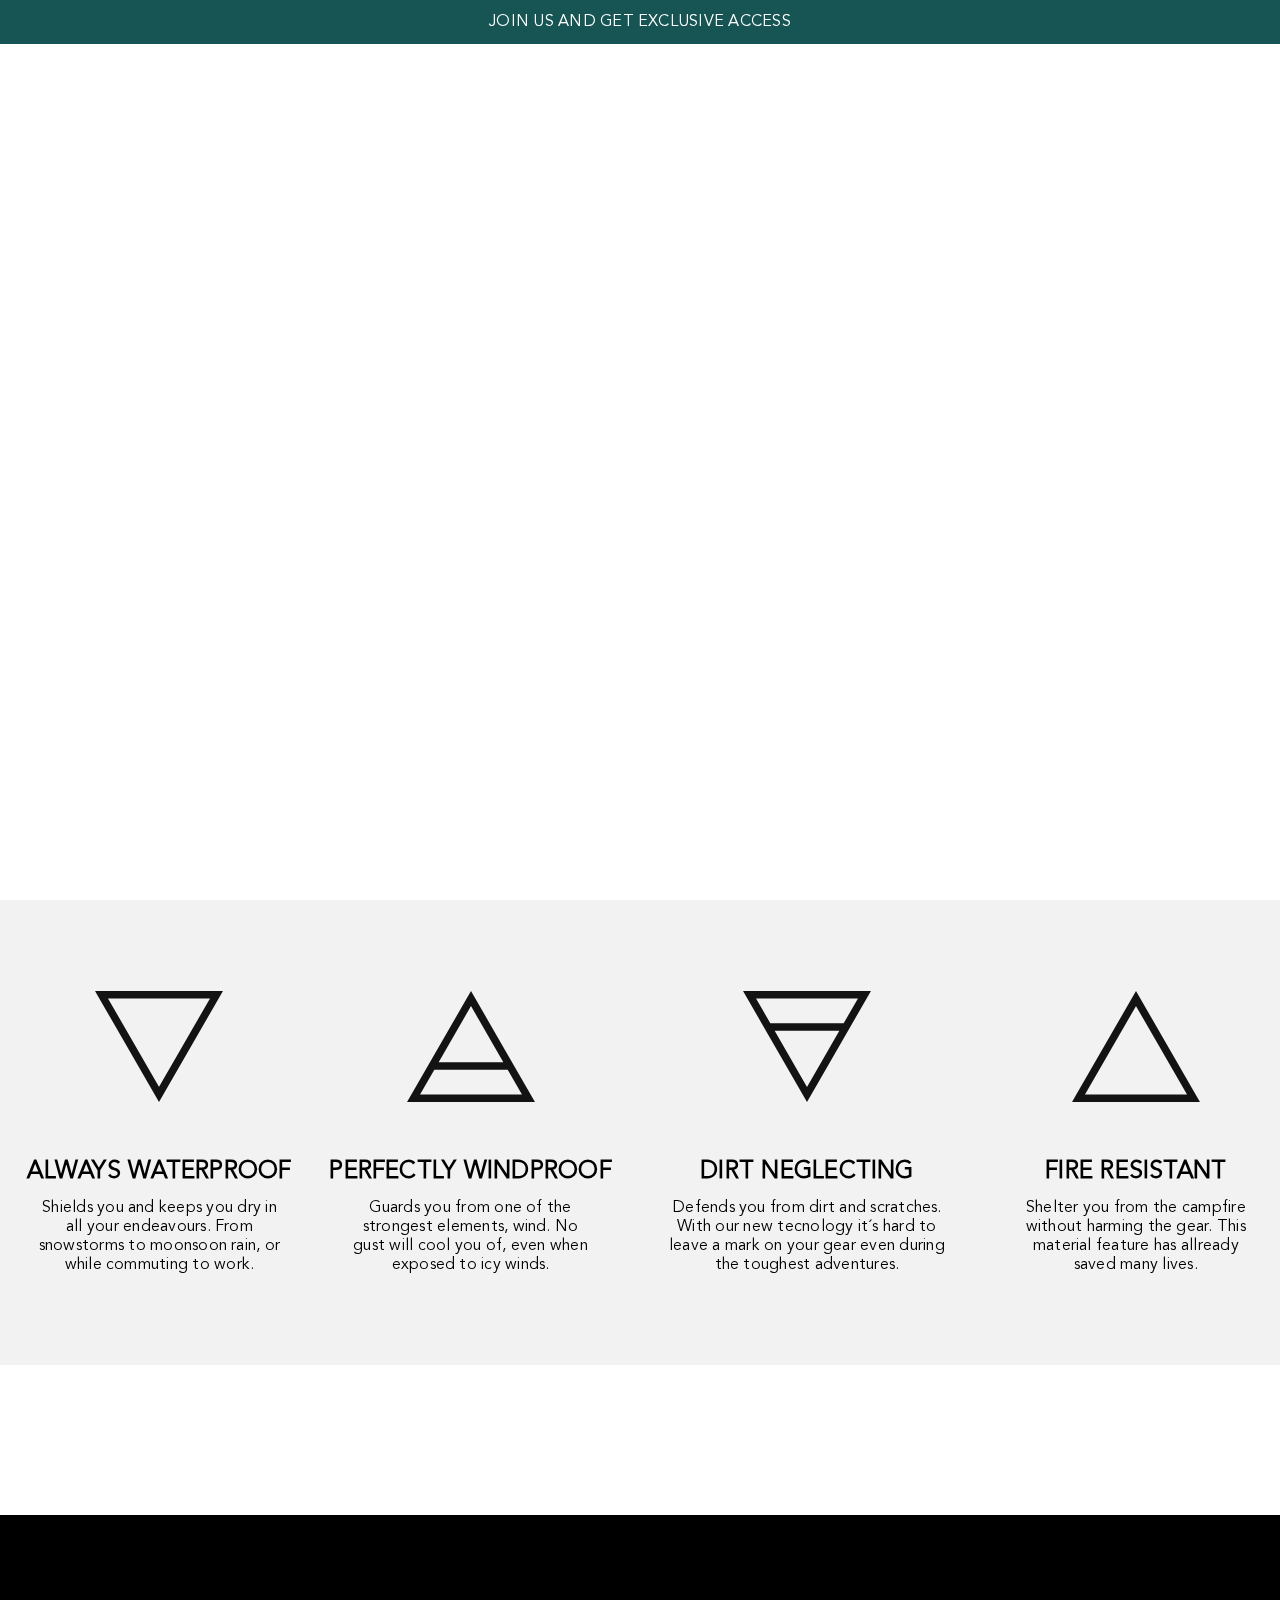
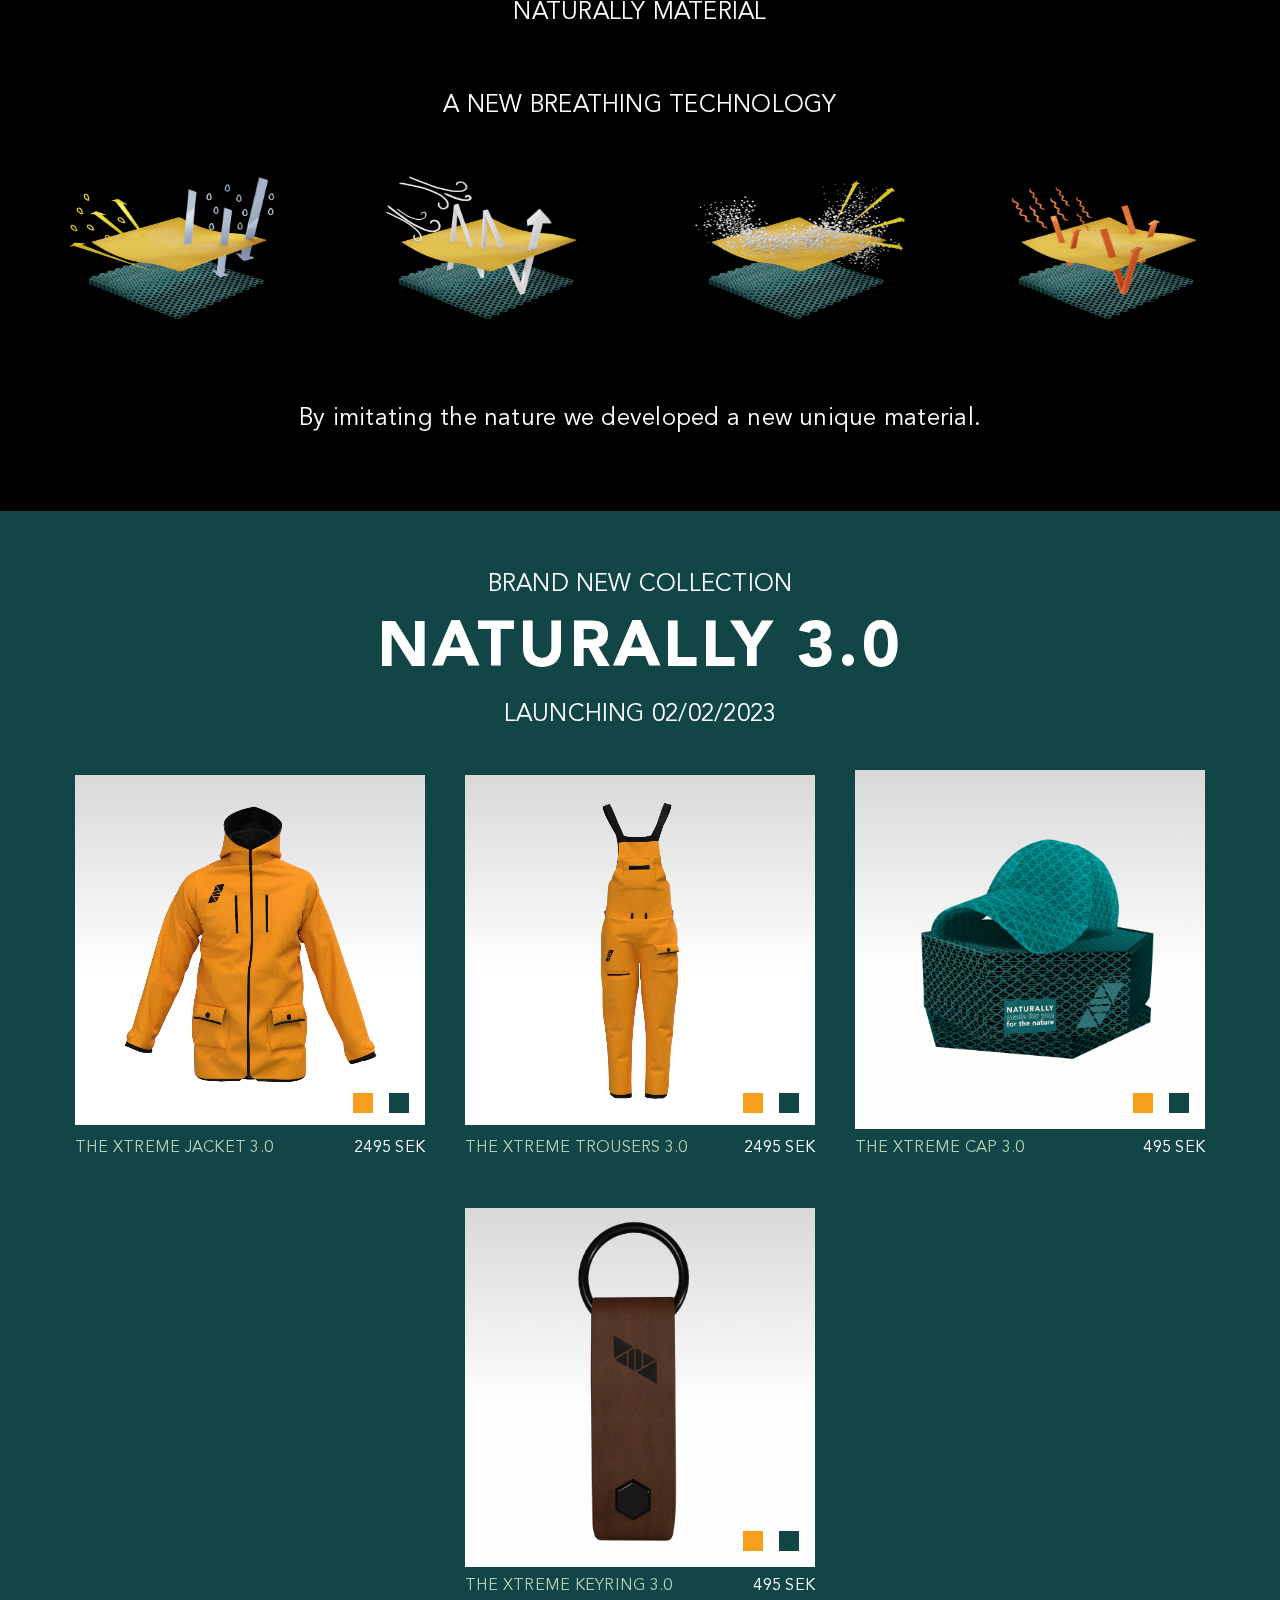
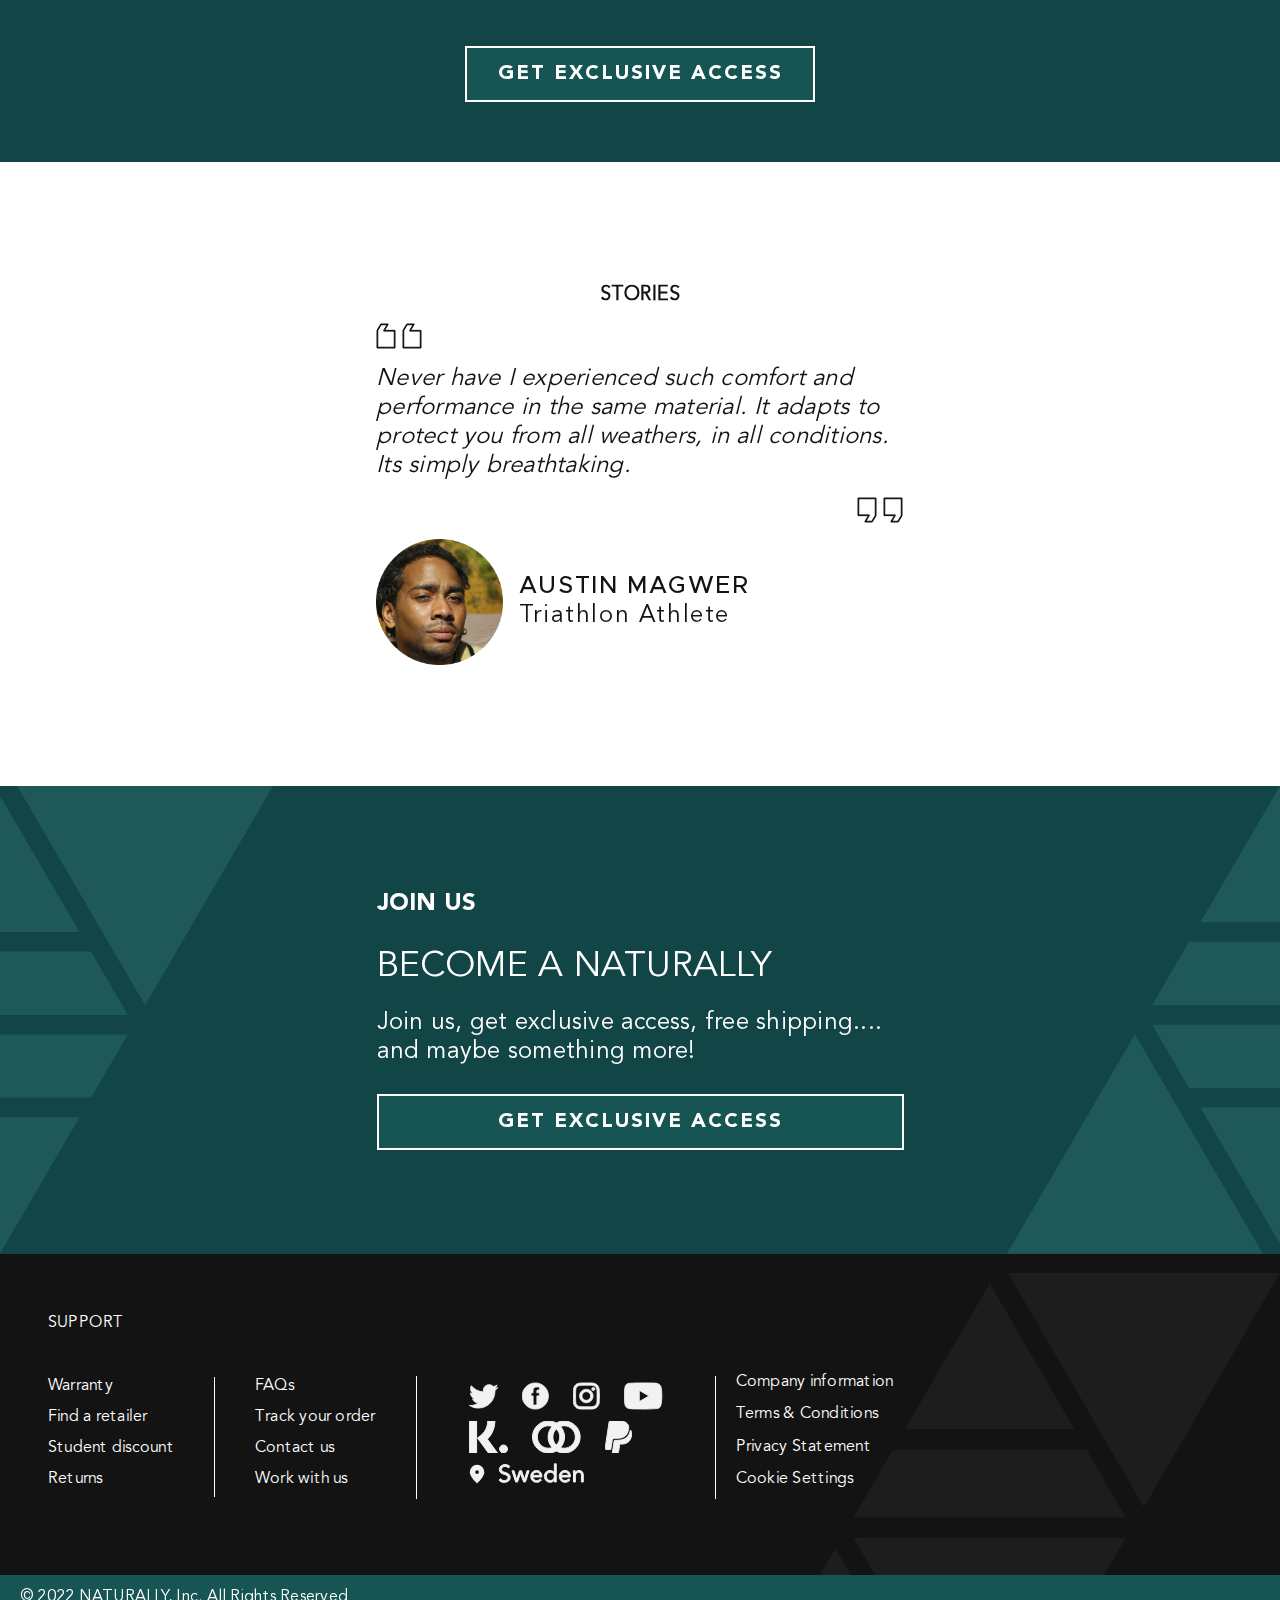
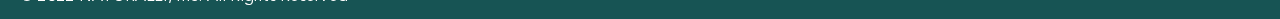
==== index.html @ db94b819 "navbar buttons added and footer margins fixed" ====
<!DOCTYPE html>
<html lang="en">
<head>
    <meta charset="UTF-8">
    <meta http-equiv="X-UA-Compatible" content="IE=edge">
    <meta name="viewport" content="width=device-width, initial-scale=1.0">
    <meta name="description" content="The offical website for Naturally">
    <title>Naturally</title>
    <link rel="shortcut icon" type="image/svg" href="images/navbar/logo.svg"/>
    <link rel="stylesheet" href="menus.css">
    <link rel="stylesheet" href="style.css">
    <link rel="stylesheet" href="footer.css">
    <link rel="stylesheet" href="settings.css">
    <link rel="stylesheet" href="responsive.css">
</head>
<body>
    <!-- HEADER -->
    <header>
        <section class="signUpBox">
            <p>JOIN US AND GET EXCLUSIVE ACCESS</p>
        </section>

        <!-- NAVBAR -->
        <nav>
            <section class = "navbarLeftSide">
                <img class="logo" src="images/navbar/logo.svg" alt="The company logo">
                <div class = "navbarMenu">
                    <a>NEWS</a>
                    <a>NATURALLY</a>
                    <a>COLLECTION</a>
                    <a>STORE</a>
                </div>
            </section>
            <div class="navIcons">
                <div class="languageSelection">
                    <p>EN</p>
                    <img class="languageArrow arrow" src="images/navbar/languageArrow.svg" alt="An icon of an arrow.">
                </div>
                <img class="magnifyingGlass" src="images/navbar/magnifyingGlass.svg" alt="An icon of a magnifying glass.">
                <img class="bag" src="images/navbar/bag.svg" alt="An icon of a bag.">
                <img class="hamburgerMenu" src="images/navbar/hamburgerMenu.svg" alt="A icon of a hamburger menu.">
            </div>
        </nav>
    </header>


    <div class="languageMenu hidden">
        <svg class="closeLanguageSelectMenu" width="25" height="25" viewBox="0 0 29 29" fill="none" xmlns="http://www.w3.org/2000/svg">
            <path d="M27 2.0002L2 27M27 27L2.0002 2" stroke-width="3"/>
            </svg>
            
        <p class="languageMenuHeader">CHOOSE YOUR LANGUAGE</p>
        <section class="languageMenuButtons">
            <section class="languageSelect">
                <p>SVENSKA</p>
            </section>
            <section class="languageSelect">
                <p>ENGLISH</p>
            </section>
        </section>
    </div>

    <main>
        <!-- HERO SECTION -->
        <section class="heroSection">
            <img class="heroLogo" src="images/hero/naturally-header-logo.svg" alt="Naturally hero logo.">
            <img class="scrollArrow arrow" src="images/scrollArrow.svg" alt="An icon of an arrow.">
            <img class="heroImg" src="images/hero/heroMobile.png" alt="Picture of 2 people climbing atop snowy mountains.">
        </section>
        <div class="heroJumpSection" id ="heroJumpSection"></div>

        <!-- CARD SLIDE -->
        <section class="elementCardsSection">
            <div class="elementSwipeCheck" id = "elementSwipeCheck"></div>
            <div class="arrowContainer">
                <img class = "leftArrow arrow" src="images/leftArrow.svg" alt="An icon of an arrow turned to the left." class="leftArrow">
                <img class = "rightArrow arrow" src="images/rightArrow.svg" alt="An icon of an arrow turned to the right." class="rightArrow">
            </div>
            <div class="cardNavigation"></div>
            <div class="scrollContainer">
                <div class="elementScroll" id="elementCardsScroll"></div>
            </div>
        </section>

        <!-- SHOWCASE SECTION -->
        <section class="showcaseSection">
                <video muted autoplay loop>
                    <source src="images/Walking-square.MP4.mp4">
                </video>
        </section>

        <section class="materialSection">
            <p>NATURALLY MATERIAL</p>
            <p>A NEW BREATHING TECHNOLOGY</p>
            <div class="materialsContainer">
                <img src="images/materials/waterMaterial.png" alt="Demonstration of how the Naturally material works in different weathers.">
                <img src="images/materials/windMaterial.png" alt="Demonstration of how the Naturally material works in different weathers.">
                <img src="images/materials/dirtMaterial.png" alt="Demonstration of how the Naturally material works in different weathers.">
                <img src="images/materials/heatMaterial.png" alt="Demonstration of how the Naturally material works in different weathers.">
            </div>
            <p>By imitating the nature we developed a new unique material.</p>
        </section>

        <!-- COLLECTION SECTION -->
        <section class="collectionSection">
            <div class="collectionText">
                <p>BRAND NEW COLLECTION</p>
                <p class="collectionHeader">NATURALLY 3.0</p>
                <p>LAUNCHING 02/02/2023</p>
            </div>
            <div class="collectionCards">
            </div>
                <button class="joinUsButton">GET EXCLUSIVE ACCESS</button>
        </section>

        <!-- QUOTE SECTION -->
        <section class="quoteSection">
            <article class="quoteArticle">
                <h5 class="quoteHeadline">STORIES</h5>
                <img src="images/quoteUp.svg" alt="Quote icon turned up.">
                <p><i>Never have I experienced such comfort and performance in the same material. It adapts to protect you from all weathers, in all conditions. Its simply breathtaking.</i></p>
                <img src="images/quoteDown.svg" alt="Quote icon turned down.">
                <div class="quotePersonInfo">
                    <img src="images/austinMagwer.png" alt="Picture of the athlete Austin Magwer.">
                    <div class="quotePersonInfoText">
                        <p>AUSTIN MAGWER</p>
                        <p>Triathlon Athlete</p>
                    </div>
                </div>
            </article>
        </section>

        <!-- JOIN US SECTION -->
        <section class="joinUsSection">
            <img src="images/logo-half-left.svg" alt="" style = "height: 100%">
            <article class="joinUsArticle">
                <p class="joinUsHeadline">JOIN US</p>
                <div class="joinUsText">
                    <p>BECOME A NATURALLY</p>
                    <p>Join us, get exclusive access, free shipping.... and maybe something more!</p>
                </div>
                <button class="joinUsButton">GET EXCLUSIVE ACCESS</button>
            </article>
            <img src="images/logo-half-right.svg" alt="" style = "height: 100%;">
        </section>
    </main>

    <!-- FOOTER -->
    <footer>
        <div class="footerHeader">
            <p>SUPPORT</p>
        </div>
        <section class="mainFooter">
            <section class="footerButtons">
                <div class="leftSide">
                    <a>Warranty</a>
                    <a>Find a retailer</a>
                    <a>Student discount</a>
                    <a>Returns</a>
                </div>
                <div class="rightSide">
                    <a>FAQs</a>
                    <a>Track your order</a>
                    <a>Contact us</a>
                    <a>Work with us</a>
                </div>
            </section>
    
    
            <section class="images">
                <section class="socialMedia">
                    <svg class="twitter" width="36" height="29" viewBox="0 0 36 29" fill="none" xmlns="http://www.w3.org/2000/svg">
                        <path d="M11.3835 28.6428C24.5371 28.6428 31.7304 17.6242 31.7304 8.06924C31.7304 7.75632 31.7241 7.44483 31.7101 7.13463C33.1098 6.11059 34.3177 4.84267 35.2773 3.3903C33.9959 3.96631 32.6171 4.35399 31.1706 4.52878C32.647 3.63362 33.7805 2.21745 34.3153 0.52939C32.9115 1.37141 31.3758 1.96499 29.7743 2.28455C28.4694 0.879047 26.6115 0 24.5544 0C20.6052 0 17.4028 3.23821 17.4028 7.22979C17.4028 7.79728 17.4656 8.34908 17.5883 8.87854C11.6448 8.57615 6.37457 5.69884 2.84744 1.32373C2.21217 2.42722 1.87803 3.68135 1.87914 4.95806C1.87914 7.46674 3.14159 9.68133 5.06147 10.977C3.92584 10.9419 2.81513 10.6318 1.82275 10.0726C1.82169 10.1029 1.82169 10.1325 1.82169 10.165C1.82169 13.6668 4.28664 16.5905 7.5588 17.253C6.94425 17.4223 6.31009 17.5078 5.67314 17.5075C5.21315 17.5075 4.76484 17.4617 4.32915 17.3771C5.23957 20.2502 7.87951 22.3409 11.0095 22.3993C8.56189 24.3391 5.47867 25.4944 2.12766 25.4944C1.55762 25.4949 0.988032 25.4615 0.421875 25.3943C3.58677 27.4454 7.34478 28.6423 11.3839 28.6423"/>
                        </svg>

                    <svg class="facebook" width="33" height="32" viewBox="0 0 33 32" fill="none" xmlns="http://www.w3.org/2000/svg">
                        <path fill-rule="evenodd" clip-rule="evenodd" d="M32.2773 16C32.2773 24.8366 25.1139 32 16.2773 32C7.44079 32 0.277344 24.8366 0.277344 16C0.277344 7.16344 7.44079 0 16.2773 0C25.1139 0 32.2773 7.16344 32.2773 16ZM17.9353 4.91113H21.4797H21.4814V8.73608C21.2784 8.73727 20.6748 8.73684 20.1221 8.73644C19.864 8.73626 19.617 8.73608 19.4271 8.73608C19.4244 8.73608 19.4204 8.736 19.4151 8.73589C19.2663 8.73283 18.0979 8.70881 18.0979 9.87195C18.1055 10.3641 18.0979 12.0587 18.0979 12.0587H21.4952L21.2199 15.8681H18.1774V27.0888H13.5677V15.9416H11.0591V12.0695H13.4924C13.4924 11.6797 13.4936 11.3047 13.4947 10.9377C13.497 10.2265 13.4992 9.54539 13.4924 8.84469C13.4924 5.79578 15.8319 4.91113 17.9353 4.91113Z"/>
                        </svg>
                            
                    <svg class="instagram" width="33" height="32" viewBox="0 0 33 32" fill="none" xmlns="http://www.w3.org/2000/svg">
                        <path d="M10.9449 16C10.9449 13.0546 13.3319 10.6662 16.2773 10.6662C19.2227 10.6662 21.6111 13.0546 21.6111 16C21.6111 18.9454 19.2227 21.3338 16.2773 21.3338C13.3319 21.3338 10.9449 18.9454 10.9449 16ZM8.06151 16C8.06151 20.5376 11.7397 24.2158 16.2773 24.2158C20.815 24.2158 24.4932 20.5376 24.4932 16C24.4932 11.4624 20.815 7.78417 16.2773 7.78417C11.7397 7.78417 8.06151 11.4624 8.06151 16ZM22.8983 7.45848C22.8983 8.51826 23.7578 9.379 24.8189 9.379C25.8786 9.379 26.7394 8.51826 26.7394 7.45848C26.7394 6.39871 25.8799 5.53926 24.8189 5.53926C23.7578 5.53926 22.8983 6.39871 22.8983 7.45848ZM9.81272 29.0236C8.25279 28.9525 7.40497 28.6927 6.84148 28.473C6.09447 28.1822 5.562 27.8359 5.00109 27.2763C4.44148 26.7166 4.09382 26.1842 3.80432 25.4372C3.58461 24.8737 3.32484 24.0258 3.25376 22.4659C3.17621 20.7793 3.1607 20.2727 3.1607 16C3.1607 11.7273 3.17751 11.222 3.25376 9.53409C3.32484 7.97415 3.58591 7.12763 3.80432 6.56284C4.09511 5.81583 4.44148 5.28336 5.00109 4.72246C5.5607 4.16284 6.09318 3.81519 6.84148 3.52569C7.40497 3.30598 8.25279 3.0462 9.81272 2.97512C11.4993 2.89758 12.0059 2.88207 16.2773 2.88207C20.55 2.88207 21.0554 2.89887 22.7433 2.97512C24.3032 3.0462 25.1497 3.30727 25.7145 3.52569C26.4615 3.81519 26.994 4.16284 27.5549 4.72246C28.1145 5.28207 28.4609 5.81583 28.7517 6.56284C28.9714 7.12633 29.2311 7.97415 29.3022 9.53409C29.3798 11.222 29.3953 11.7273 29.3953 16C29.3953 20.2714 29.3798 20.778 29.3022 22.4659C29.2311 24.0258 28.9701 24.8737 28.7517 25.4372C28.4609 26.1842 28.1145 26.7166 27.5549 27.2763C26.9953 27.8359 26.4615 28.1822 25.7145 28.473C25.151 28.6927 24.3032 28.9525 22.7433 29.0236C21.0567 29.1011 20.55 29.1166 16.2773 29.1166C12.0059 29.1166 11.4993 29.1011 9.81272 29.0236ZM9.6809 0.0969305C7.97751 0.174475 6.81434 0.444588 5.79721 0.840065C4.74519 1.24847 3.85343 1.79645 2.96297 2.68562C2.07379 3.5748 1.52581 4.46656 1.11741 5.51987C0.721932 6.53699 0.451819 7.70016 0.374274 9.40355C0.295437 11.1095 0.277344 11.6549 0.277344 16C0.277344 20.3451 0.295437 20.8905 0.374274 22.5964C0.451819 24.2998 0.721932 25.463 1.11741 26.4801C1.52581 27.5321 2.0725 28.4252 2.96297 29.3144C3.85214 30.2036 4.7439 30.7502 5.79721 31.1599C6.81563 31.5554 7.97751 31.8255 9.6809 31.9031C11.3882 31.9806 11.9323 32 16.2773 32C20.6237 32 21.1678 31.9819 22.8738 31.9031C24.5772 31.8255 25.7403 31.5554 26.7575 31.1599C27.8095 30.7502 28.7013 30.2036 29.5917 29.3144C30.4809 28.4252 31.0276 27.5321 31.4373 26.4801C31.8328 25.463 32.1042 24.2998 32.1804 22.5964C32.258 20.8892 32.2761 20.3451 32.2761 16C32.2761 11.6549 32.258 11.1095 32.1804 9.40355C32.1029 7.70016 31.8328 6.53699 31.4373 5.51987C31.0276 4.46785 30.4809 3.57609 29.5917 2.68562C28.7025 1.79645 27.8095 1.24847 26.7588 0.840065C25.7403 0.444588 24.5772 0.173183 22.8751 0.0969305C21.1691 0.0193861 20.6237 0 16.2786 0C11.9323 0 11.3882 0.0180937 9.6809 0.0969305Z"/>
                        </svg>
                    
                    <svg class="youtube" width="47" height="32" viewBox="0 0 47 32" fill="none" xmlns="http://www.w3.org/2000/svg">
                        <path d="M24.2945 31.9581L14.8571 31.7845C11.8014 31.724 8.73822 31.8448 5.74251 31.2181C1.18534 30.2819 0.862489 25.6913 0.524665 21.8406C0.059177 16.4271 0.239381 10.9153 1.11782 5.54691C1.61372 2.5347 3.56531 0.737299 6.58338 0.541707C16.7716 -0.168124 27.0275 -0.0840018 37.1931 0.24716C38.2667 0.277519 39.3477 0.443447 40.4064 0.632319C45.632 1.5535 45.7595 6.75569 46.0982 11.135C46.436 15.5594 46.2934 20.0066 45.6477 24.4009C45.1297 28.0393 44.1386 31.0904 39.9559 31.385C34.7152 31.7701 29.5948 32.0802 24.3394 31.9815C24.3397 31.9581 24.3095 31.9581 24.2945 31.9581ZM18.7462 22.7467C22.6955 20.4664 26.5694 18.224 30.4961 15.9589C26.5394 13.6786 22.6729 11.4362 18.7462 9.17116V22.7467Z"/>
                        </svg>
                                    
                </section>
                <section class="payment">

                    <svg width="39" height="32" viewBox="0 0 39 32" fill="none" xmlns="http://www.w3.org/2000/svg">
                        <path d="M7.59272 0V32H0.275391V0H7.59272ZM25.8542 0C25.8542 6.7104 23.3317 12.968 18.8189 17.7088L18.3759 18.1616L28.4835 32H19.4515L8.46755 16.96L11.3024 14.8288C15.8566 11.4048 18.5289 6.224 18.6914 0.5504L18.6994 0H25.8542ZM34.5356 24C35.5921 24 36.6054 24.4214 37.3525 25.1716C38.0996 25.9217 38.5193 26.9391 38.5193 28C38.5193 29.0609 38.0996 30.0783 37.3525 30.8284C36.6054 31.5786 35.5921 32 34.5356 32C33.479 32 32.4657 31.5786 31.7186 30.8284C30.9715 30.0783 30.5518 29.0609 30.5518 28C30.5518 26.9391 30.9715 25.9217 31.7186 25.1716C32.4657 24.4214 33.479 24 34.5356 24Z"/>
                        </svg>


                    <svg width="49" height="32" viewBox="0 0 49 32" fill="none" xmlns="http://www.w3.org/2000/svg">
                        <path d="M32.1209 0.00118998C29.394 2.86719e-06 26.7127 0.700213 24.3349 2.03448C21.899 0.673036 19.1494 -0.0280259 16.3588 0.000857722C13.5682 0.0297413 10.8337 0.787566 8.42653 2.19914C6.01938 3.61072 4.02327 5.62697 2.63625 8.04787C1.24924 10.4688 0.519531 13.2101 0.519531 16C0.519531 18.7899 1.24924 21.5312 2.63625 23.9521C4.02327 26.373 6.01938 28.3893 8.42653 29.8009C10.8337 31.2124 13.5682 31.9703 16.3588 31.9991C19.1494 32.028 21.899 31.327 24.3349 29.9655C26.4698 31.156 28.8492 31.8416 31.2904 31.9697C33.7316 32.0978 36.1698 31.665 38.4176 30.7045C40.6655 29.744 42.6633 28.2813 44.2577 26.4288C45.8521 24.5763 47.0007 22.3833 47.6153 20.0179C48.2299 17.6526 48.2942 15.1779 47.8033 12.7839C47.3123 10.3899 46.2791 8.14012 44.783 6.2074C43.2869 4.27467 41.3677 2.71034 39.1728 1.6345C36.9778 0.558668 34.5655 -6.71493e-05 32.1209 0.00118998ZM20.16 26.5957C19.0006 27.0108 17.7803 27.2302 16.5489 27.2449C13.5659 27.2449 10.7051 26.0603 8.59587 23.9517C6.4866 21.8431 5.30163 18.9832 5.30163 16.0012C5.30163 13.0192 6.4866 10.1593 8.59587 8.05065C10.7051 5.94204 13.5659 4.75743 16.5489 4.75743C17.7803 4.77213 19.0006 4.99153 20.16 5.40666C17.5553 8.32134 16.1156 12.0928 16.1156 16.0012C16.1156 19.9095 17.5553 23.681 20.16 26.5957ZM24.3349 24.082C23.2409 23.0393 22.3701 21.7855 21.7751 20.3965C21.1801 19.0075 20.8733 17.5122 20.8733 16.0012C20.8733 14.4902 21.1801 12.9949 21.7751 11.6059C22.3701 10.2169 23.2409 8.96303 24.3349 7.92033C25.4288 8.96303 26.2996 10.2169 26.8947 11.6059C27.4897 12.9949 27.7965 14.4902 27.7965 16.0012C27.7965 17.5122 27.4897 19.0075 26.8947 20.3965C26.2996 21.7855 25.4288 23.0393 24.3349 24.082ZM32.1209 27.2449C30.8887 27.2305 29.6675 27.0111 28.5074 26.5957C31.112 23.681 32.5517 19.9095 32.5517 16.0012C32.5517 12.0928 31.112 8.32134 28.5074 5.40666C29.6675 4.99127 30.8887 4.77187 32.1209 4.75743C35.1038 4.75743 37.9646 5.94204 40.0739 8.05065C42.1831 10.1593 43.3681 13.0192 43.3681 16.0012C43.3681 18.9832 42.1831 21.8431 40.0739 23.9517C37.9646 26.0603 35.1038 27.2449 32.1209 27.2449Z"/>
                        </svg>


                    <svg width="27" height="32" viewBox="0 0 27 32" fill="none" xmlns="http://www.w3.org/2000/svg">
                        <path d="M9.78703 17.2036H12.6463C18.8578 17.2036 22.3823 14.3182 23.5043 8.38578C23.5405 8.19022 23.5732 8.00178 23.6008 7.81333C23.6628 7.41156 23.6939 7.05067 23.7077 6.704C23.718 6.46578 23.7249 6.32533 23.7232 6.19378C23.7214 5.55844 23.5948 4.93008 23.3509 4.34667C23.1286 3.82044 22.7925 3.30311 22.2944 2.71467C20.8243 0.990222 18.2632 0 15.204 0H5.46107C5.12905 0.00041519 4.80805 0.12288 4.55567 0.345413C4.30329 0.567947 4.13606 0.875979 4.08401 1.21422L2.32605 12.896L0.13894 27.4471C0.120283 27.5703 0.127706 27.6962 0.160699 27.8162C0.193693 27.9362 0.251475 28.0474 0.330076 28.1422C0.408677 28.2369 0.506234 28.313 0.616044 28.3652C0.725853 28.4174 0.845313 28.4444 0.966215 28.4444H5.74373L7.20697 19.4791C7.30184 18.8441 7.61438 18.2652 8.0878 17.8477C8.56123 17.4301 9.16414 17.2016 9.78703 17.2036ZM25.476 9.04889C24.111 15.7529 19.6902 19.3102 12.6446 19.3102H9.78703C9.65017 19.3099 9.51778 19.3604 9.41401 19.4525C9.31023 19.5445 9.24199 19.6719 9.22173 19.8116L7.31727 32H12.3275C12.6179 32.0003 12.899 31.8935 13.1199 31.6989C13.3408 31.5043 13.487 31.2347 13.5322 30.9387L13.5822 30.672L14.5387 24.4249L14.6007 24.08C14.6459 23.784 14.7922 23.5144 15.0131 23.3198C15.2339 23.1252 15.515 23.0184 15.8055 23.0187H16.5638C21.4757 23.0187 25.3208 20.96 26.4446 15.008C26.9065 12.5547 26.6721 10.5031 25.476 9.04889Z"/>
                        </svg>
                            
                </section>
                <section class="location">
                    <div>
                        <svg width="118" height="32" viewBox="0 0 118 32" fill="none" xmlns="http://www.w3.org/2000/svg">
                            <path fill-rule="evenodd" clip-rule="evenodd" d="M14.4536 14.1732C14.4536 17.7044 8.05981 24.2206 8.05981 24.2206C8.05981 24.2206 1.66602 17.7044 1.66602 14.1732C1.66602 10.642 4.52861 7.77942 8.05981 7.77942C11.591 7.77942 14.4536 10.642 14.4536 14.1732ZM8.05981 16.9134C9.57318 16.9134 10.8 15.6866 10.8 14.1732C10.8 12.6598 9.57318 11.433 8.05981 11.433C6.54644 11.433 5.31961 12.6598 5.31961 14.1732C5.31961 15.6866 6.54644 16.9134 8.05981 16.9134Z" stroke-width="1.8268" stroke-linecap="round"/>
                            <path d="M39.2439 10.008C38.9079 9.464 38.4599 9.072 37.8999 8.832C37.3399 8.576 36.7559 8.448 36.1479 8.448C35.6999 8.448 35.2599 8.504 34.8279 8.616C34.3959 8.728 34.0039 8.896 33.6519 9.12C33.3159 9.344 33.0439 9.64 32.8359 10.008C32.6279 10.376 32.5239 10.808 32.5239 11.304C32.5239 11.688 32.5799 12.032 32.6919 12.336C32.8199 12.624 33.0199 12.888 33.2919 13.128C33.5639 13.368 33.9319 13.592 34.3959 13.8C34.8599 14.008 35.4279 14.216 36.0999 14.424C36.7559 14.632 37.3879 14.856 37.9959 15.096C38.6199 15.336 39.1639 15.64 39.6279 16.008C40.1079 16.376 40.4839 16.84 40.7559 17.4C41.0439 17.944 41.1879 18.632 41.1879 19.464C41.1879 20.312 41.0199 21.048 40.6839 21.672C40.3479 22.296 39.8999 22.816 39.3399 23.232C38.7959 23.632 38.1639 23.928 37.4439 24.12C36.7239 24.328 35.9799 24.432 35.2119 24.432C34.7159 24.432 34.2199 24.384 33.7239 24.288C33.2279 24.208 32.7479 24.08 32.2839 23.904C31.8359 23.712 31.4119 23.472 31.0119 23.184C30.6119 22.88 30.2679 22.512 29.9799 22.08L31.7079 20.664C32.0759 21.288 32.5879 21.76 33.2439 22.08C33.8999 22.4 34.5959 22.56 35.3319 22.56C35.7639 22.56 36.1959 22.496 36.6279 22.368C37.0759 22.24 37.4759 22.056 37.8279 21.816C38.1799 21.56 38.4679 21.248 38.6919 20.88C38.9159 20.512 39.0279 20.088 39.0279 19.608C39.0279 19.08 38.9399 18.656 38.7639 18.336C38.5879 18 38.3159 17.712 37.9479 17.472C37.5799 17.232 37.1159 17.016 36.5559 16.824C35.9959 16.632 35.3399 16.408 34.5879 16.152C33.9799 15.96 33.4199 15.744 32.9079 15.504C32.3959 15.248 31.9479 14.944 31.5639 14.592C31.1959 14.224 30.8999 13.792 30.6759 13.296C30.4679 12.784 30.3639 12.176 30.3639 11.472C30.3639 10.656 30.5239 9.944 30.8439 9.336C31.1639 8.728 31.5959 8.224 32.1399 7.824C32.6839 7.408 33.2999 7.096 33.9879 6.888C34.6759 6.68 35.3959 6.576 36.1479 6.576C37.1079 6.576 37.9799 6.728 38.7639 7.032C39.5639 7.32 40.2759 7.832 40.8999 8.568L39.2439 10.008ZM56.4678 24H54.6198L51.4278 15.36H51.3798L48.5478 24H46.6278L42.9798 12.768H45.0438L47.6118 21.408H47.6598L50.5638 12.768H52.5318L55.4838 21.408H55.5318L58.0758 12.768H60.0918L56.4678 24ZM72.4809 21.96C71.8089 22.824 71.0729 23.432 70.2729 23.784C69.4729 24.12 68.5449 24.288 67.4889 24.288C66.6089 24.288 65.8169 24.136 65.1129 23.832C64.4089 23.512 63.8089 23.088 63.3129 22.56C62.8329 22.032 62.4569 21.408 62.1849 20.688C61.9289 19.968 61.8009 19.2 61.8009 18.384C61.8009 17.52 61.9449 16.728 62.2329 16.008C62.5209 15.272 62.9209 14.648 63.4329 14.136C63.9449 13.608 64.5529 13.2 65.2569 12.912C65.9609 12.624 66.7289 12.48 67.5609 12.48C68.3449 12.48 69.0649 12.616 69.7209 12.888C70.3769 13.144 70.9369 13.528 71.4009 14.04C71.8809 14.536 72.2489 15.152 72.5049 15.888C72.7609 16.608 72.8889 17.432 72.8889 18.36V18.96H63.8169C63.8489 19.44 63.9609 19.904 64.1529 20.352C64.3609 20.784 64.6249 21.168 64.9449 21.504C65.2649 21.824 65.6409 22.08 66.0729 22.272C66.5049 22.464 66.9769 22.56 67.4889 22.56C68.3049 22.56 68.9929 22.416 69.5529 22.128C70.1129 21.84 70.6169 21.416 71.0649 20.856L72.4809 21.96ZM70.8729 17.376C70.8409 16.416 70.5289 15.648 69.9369 15.072C69.3449 14.496 68.5289 14.208 67.4889 14.208C66.4489 14.208 65.6089 14.496 64.9689 15.072C64.3289 15.648 63.9449 16.416 63.8169 17.376H70.8729ZM85.3608 22.008H85.3128C84.9608 22.648 84.4008 23.192 83.6328 23.64C82.8808 24.072 82.0008 24.288 80.9928 24.288C80.2088 24.288 79.4728 24.144 78.7848 23.856C78.0968 23.552 77.4968 23.136 76.9848 22.608C76.4888 22.08 76.0968 21.456 75.8088 20.736C75.5208 20.016 75.3768 19.232 75.3768 18.384C75.3768 17.536 75.5208 16.752 75.8088 16.032C76.0968 15.312 76.4968 14.688 77.0088 14.16C77.5208 13.632 78.1368 13.224 78.8568 12.936C79.5928 12.632 80.4008 12.48 81.2808 12.48C82.0968 12.48 82.8408 12.648 83.5128 12.984C84.2008 13.32 84.8008 13.792 85.3128 14.4H85.3608V5.856H87.2328V24H85.3608V22.008ZM85.3608 18.384C85.3608 17.792 85.2648 17.248 85.0728 16.752C84.8968 16.24 84.6328 15.8 84.2808 15.432C83.9288 15.048 83.5048 14.752 83.0088 14.544C82.5288 14.32 81.9848 14.208 81.3768 14.208C80.7688 14.208 80.2168 14.32 79.7208 14.544C79.2408 14.752 78.8248 15.048 78.4728 15.432C78.1208 15.8 77.8488 16.24 77.6568 16.752C77.4808 17.248 77.3928 17.792 77.3928 18.384C77.3928 18.976 77.4808 19.528 77.6568 20.04C77.8488 20.536 78.1208 20.976 78.4728 21.36C78.8248 21.728 79.2408 22.024 79.7208 22.248C80.2168 22.456 80.7688 22.56 81.3768 22.56C81.9848 22.56 82.5288 22.456 83.0088 22.248C83.5048 22.024 83.9288 21.728 84.2808 21.36C84.6328 20.976 84.8968 20.536 85.0728 20.04C85.2648 19.528 85.3608 18.976 85.3608 18.384ZM100.969 21.96C100.297 22.824 99.5607 23.432 98.7607 23.784C97.9607 24.12 97.0327 24.288 95.9767 24.288C95.0967 24.288 94.3047 24.136 93.6007 23.832C92.8967 23.512 92.2967 23.088 91.8007 22.56C91.3207 22.032 90.9447 21.408 90.6727 20.688C90.4167 19.968 90.2887 19.2 90.2887 18.384C90.2887 17.52 90.4327 16.728 90.7207 16.008C91.0087 15.272 91.4087 14.648 91.9207 14.136C92.4327 13.608 93.0407 13.2 93.7447 12.912C94.4487 12.624 95.2167 12.48 96.0487 12.48C96.8327 12.48 97.5527 12.616 98.2087 12.888C98.8647 13.144 99.4247 13.528 99.8887 14.04C100.369 14.536 100.737 15.152 100.993 15.888C101.249 16.608 101.377 17.432 101.377 18.36V18.96H92.3047C92.3367 19.44 92.4487 19.904 92.6407 20.352C92.8487 20.784 93.1127 21.168 93.4327 21.504C93.7527 21.824 94.1287 22.08 94.5607 22.272C94.9927 22.464 95.4647 22.56 95.9767 22.56C96.7927 22.56 97.4807 22.416 98.0407 22.128C98.6007 21.84 99.1047 21.416 99.5527 20.856L100.969 21.96ZM99.3607 17.376C99.3287 16.416 99.0167 15.648 98.4247 15.072C97.8327 14.496 97.0167 14.208 95.9767 14.208C94.9367 14.208 94.0967 14.496 93.4567 15.072C92.8167 15.648 92.4327 16.416 92.3047 17.376H99.3607ZM104.513 15.432C104.513 14.92 104.497 14.44 104.465 13.992C104.433 13.544 104.417 13.136 104.417 12.768H106.193C106.193 13.072 106.201 13.376 106.217 13.68C106.233 13.984 106.241 14.296 106.241 14.616H106.289C106.417 14.344 106.593 14.08 106.817 13.824C107.057 13.568 107.337 13.344 107.657 13.152C107.977 12.944 108.337 12.784 108.737 12.672C109.137 12.544 109.569 12.48 110.033 12.48C110.769 12.48 111.401 12.592 111.929 12.816C112.473 13.04 112.921 13.352 113.273 13.752C113.625 14.152 113.881 14.64 114.041 15.216C114.217 15.776 114.305 16.392 114.305 17.064V24H112.433V17.256C112.433 16.312 112.225 15.568 111.809 15.024C111.393 14.48 110.745 14.208 109.865 14.208C109.257 14.208 108.729 14.312 108.281 14.52C107.849 14.728 107.489 15.024 107.201 15.408C106.929 15.792 106.721 16.248 106.577 16.776C106.449 17.304 106.385 17.888 106.385 18.528V24H104.513V15.432Z"/>
                            </svg>
                            
                    </div>
                </section>  
            </section>
    
            <section class="footerInformation">
                <a>Company information</a>
                <a>Terms & Conditions</a>
                <a>Privacy Statement</a>
                <a>Cookie Settings</a>
            </section>
        </section>
        <img class = "footerLogo" src="images/footerLogo.svg" alt="">
    </footer>
        

    <section class="copyright">
        <p>© 2022 NATURALLY, Inc. All Rights Reserved</p>

    </section>
    <script src="collection.js"></script>
    <script src="script.js"></script>
    <script src="menu.js"></script>
</body>
</html>
---- menus.css ----
.menuClosed{
    display: none;
}

.languageMenu{
    position: absolute;
    top:50%;
    transform: translateY(-80%);
    z-index: 5;
    width: 100%;
    height: 344px;
    background-color: var(--color-green);

    display: flex;
    flex-direction: column;
    align-items: center;
    font-size: 24px;
}

.languageMenuHeader{
    padding-top: 60px;
}

.languageMenuButtons{
    width: 100%;
    padding-left: 20px;
    padding-right: 20px;
    padding-top: 40px;
    padding-bottom: 40px;
    gap: 40px;
    display: flex;
    flex-direction: column;
    justify-content: center;
    align-items: center;
}
.languageMenu .languageSelect{
    width: 100%;
    padding-top: 16px;
    padding-bottom: 16px;
    text-align: center;
    border: 2px solid white;
    background-color: var(--color-dark-green);
}

.languageMenu .languageSelect:hover{
    background-color: var(--color-extra-dark-green);
    color: var(--color-green-light);
}

.closeLanguageSelectMenu{
    position: absolute;
    right: 15px;
    top: 15px;
    stroke: white;
}

.closeLanguageSelectMenu:hover{
    stroke: var(--color-green-light);
}
---- style.css ----
/* header */

header {
    height: 109px;
    width: 100%;
    position: absolute;
}

a:hover{
    color: var(--color-green-light);
    cursor: pointer;
}

.signUpBox {
    width: 100%;
    height: 44px;
    font-size: 16px;
    display: flex;
    justify-content: center;
    align-items: center;
    background-color: var(--color-dark-green);
}
.signUpBox p:hover{
    color: var(--color-green-light);
    cursor: pointer;
}

header nav {
    display: flex;
    justify-content: space-between;
    align-items: center;
    flex-direction: row;
    padding-left: 20px;
    padding-right: 20px;
    padding-top: 20px;
}

.navbarLeftSide{
    display: flex;
    justify-content: center;
    align-items: center;
}
.navbarLeftSide a{
    padding-right: 48px;
}

.logo {
    height: 30px;
    width: 34px;
    margin-right: 32px;
}

.navIcons {
    display: flex;
    gap: 16px;
}

.languageSelection {
    display: flex;
    align-items: center;
    justify-content: center;
    gap: 8px;
}

.magnifyingGlass {
    width: 16.37px;
    height: 16.39px;
}

.bag {
    width: 16.37px;
    height: 16.39px;
}

.hamburgerMenu {
    width: 20.37px;
    height: 16.13px;
}

/* hero */

.heroSection {
    height: 100vh;
    width: 100%;
    display: flex;
    flex-direction: column;
    justify-content: space-between;
    align-items: center;
}

.heroLogo{
    margin-top: 240.8px;
}

.heroImg {
    object-fit: cover;
    position: absolute;
    height: 100%;
    width: 100%;
    z-index: -1;
    filter: brightness(70%);
}

.scrollArrow {
    height: 32px;
    width: 36.95px;
    position: absolute;
    bottom: 48px;
}

.arrow{
    cursor: pointer;
    z-index: 5;
}

.invisible {
    opacity: 0;
}

/* element cards */

.cardNavigation{
    width: 100%;
    display: flex;
    justify-content: center;
    align-items: center;
    gap: 8px;
    margin-top: 48px;
}

.navigationLine{
    height: 2px; 
    width: 48px;
    background-color: #D9D9D9;
}

.navLineSelected{
    background-color: #131313;
}

.arrowContainer {
    position: absolute;
    display: flex;
    justify-content: space-between;
    width: 100%;
    padding-left: 20px;
    padding-right: 20px;
    top: 125vh;
}

.elementText {
    width: 100%;
    display: flex;
    flex-direction: column;
    align-items: center;
}

.elementText h4 {
    margin-bottom: 12px;
    width: 100%;
    text-align: center;
}
.elementText p{
    width: 80%;
    text-align: center;
}

.elementCardsSection{
    height: 465px;
    width: 100%;
    display: flex;
    justify-content: flex-start;
    overflow-x: hidden;
    gap: 40px;
    flex-direction: column;
    align-items: center;
}

.elementSwipeCheck{
    height: 50vh;
    width: 100vw;
    position: absolute;
    top: 100vh;
    z-index: 3;
}

.scrollContainer {
    height: 100%;
    width: 100vw;
    display: flex;
    flex-direction: row;
    justify-content: flex-start;
    align-items: center;
    transition: 2s;
    overflow-x: hidden;
}

.elementScroll{
    display: flex;
    justify-content: center;
    transition: 2s;
}

.elementCard{
    width: 100vw;
    height: 100%;
    display: flex;
    flex-direction: column;
    justify-content: flex-start;
    gap: 56px;
    align-items: center;
}

.heroJumpSection{
    height: 100vh;
    overflow-x: hidden;
    position: absolute;
    left: 50%;
    transform: translateX(-50%);
    top: 100vh;
}

/* showcase section */

.showcaseSection {
    width: 100%;
    display: flex;
    justify-content: center;

}

.showcaseSection video{
    width: 100vw;
    height: auto;
}

/* material section */

.materialSection {
    height: auto;
    width: 100%;
    padding: 60px 20px 60px 20px;
    gap: 40px;
    background-color: var(--color-black);
    display: flex;
    align-items: center;
    flex-direction: column;
}

.materialSection p{
    padding-top: 24px;
    text-align: center;
}

.materialsContainer {
    display: flex;
    width: 100%;
    flex-direction: column;
    justify-content: space-around;
    align-items: center;
}

.materialsContainer img {
    height: 180px;
    width: 224.82px;
}
/* collection section */

.collectionSection {
    height: auto;
    width: 100%;
    background-color: var(--color-green);
    display: flex;
    flex-direction: column;
    justify-content: center;
    align-items: center;
    gap: 40px;
    padding-top: 40px;
    padding-bottom: 40px;
}

.collectionCards {
    display: flex;
    flex-wrap: wrap;
    justify-content: center;
    flex-direction: column;
    gap: 12px;
}

.collectionCard {
    display: flex;
    justify-content: center;
    align-items: center;
    flex-direction: column;
    width: 350px;
}

.collectionCardMediaContainer {
    position: relative;
}

.collectionText {
    display: flex;
    flex-direction: column;
    gap: 12px;
}

.jacket :hover{
    content: url("images/collection/jacket-yellow.gif");
}

.itemDescription {
    font-size: 16px;
    color: var(--color-green-light);
}

.itemPrice {
    font-size: 16px;
}

.collectionSection p {
    text-align: center;
}

.collectionHeader {
    font-family: "AvenirBold";
    font-size: 32px;
    letter-spacing: 3.2px;
}

.collectionCardText {
    display: flex;
    justify-content: space-between;
    width: 100%;
    margin-top: 10px;
    margin-bottom: 10px;
}

.collectionSection button {
    width: 350px;
}

.collectionVideo {
    width: 100%;
    height: 100%;
}

.viewColorOrange {
    position: absolute;
    height: 20px;
    width: 20px;
    background-color: var(--color-orange);
    bottom: 16px;
    right: 52px;
}

.viewColorGreen {
    position: absolute;
    height: 20px;
    width: 20px;
    background-color: var(--color-green);
    bottom: 16px;
    right: 16px;
}

.selectedButton {
    border: solid 2px var(--color-coal);
}

/* quote section */

.quoteSection {
    color: var(--color-coal);
    display: flex;
    justify-content: center;
    align-items: center;
    width: 100%;
    height: 388px;
}

.quoteArticle {
    display: flex;
    justify-content: center;
    align-items: center;
    flex-direction: column;
    width: 350px;
    gap: 16px;
}

.quoteArticle :nth-child(2) {
    align-self: flex-start;
}

.quoteArticle :nth-child(4) {
    align-self: flex-end;
}

.quotePersonInfo {
    height: 127px;
    display: flex;
    flex-direction: row;
    justify-content: center;
    align-items: center;
    gap: 16px;
    letter-spacing: 1.6px;
}

.quotePersonInfo img {
    height: 84px;
    width: 84px;
}

.quotePersonInfoText {
    height: 100%;
    display: flex;
    flex-direction: column;
    justify-content: center;
    gap: 4px;
}

.quotePersonInfoText :nth-child(1) {
    font-family: "AvenirMedium";
}

/* join us section */

.joinUsSection {
    width: 100%;
    height: 340px;
    background-color: var(--color-green);
    display: flex;
    flex-direction: row;
    align-items: center;
    justify-content: center;
}
.joinUsSection img{
    display: none;
}

.joinUsArticle {
    display: flex;
    justify-content: space-between;
    align-items: center;
    flex-direction: column;
    height: 260px;
    width: 348px;
}

.joinUsText {
    display: flex;
    justify-content: center;
    align-items: center;
    flex-direction: column;
    gap: 20px;
}

.joinUsHeadline {
    font-size: 24px;
}

.joinUsText :nth-child(2) {
    text-align: center;
}

.joinUsButton {
    width: 100%;
    background-color: var(--color-dark-green);
    color: var(--color-snow);
    height: 56px;
    border: 2px solid var(--color-snow);
    font-size: 20px;
    font-family: "AvenirBold";
    letter-spacing: 2px;
}

.joinUsButton:hover {
    color: var(--color-green-light);
    background-color: var(--color-green);
}

/* footer */

footer {
    width: 100%;
    background-color: var(--color-coal);
}
---- footer.css ----
footer{
    display: flex;
    flex-direction: column;
    position: relative;
}

.footerHeader{
    width: 100%;
    padding-top: 44px;
    padding-bottom: 40px;
    font-size: 24px;
}
.footerHeader p{
    padding-left: 20px;
}

.footerButtons{
    display: flex;
    flex-direction: row;
    justify-content: flex-start;
}
.footerButtons div{
    padding-left: 20px;
}
.rightSide{
    margin-left: 20px;
}
.footerButtons div p{
    padding-bottom: 12px;
}

footer a{
    padding-bottom: 12px;
    font-size: 16px;
    display: block;
}

.images{
    padding-top: 40px;
    padding-bottom: 40px;
    display: grid;
    grid-template-rows: repeat(3, 1fr);
    grid-template-columns: 1fr;
    padding-left: 20px;
    padding-right: 20px;
}


.images section{
    border-top: 1px solid white;
    display: flex;
    flex-direction: row;
    justify-content: flex-start;
    align-items: center;
    height: 80px;
    padding-right: 40px;
}

.images svg{
    margin-left: 12px;
    margin-right: 12px;
}
.location{
    border-bottom: 1px solid white;
}

.footerInformation{
    padding-left: 20px;
    margin-bottom: 40px;
    height: 128px;
    display: flex;
    flex-direction: column;
    justify-content: space-between;
    align-items: flex-start;
}


.copyright{
    position: static;
    bottom: 0px;
    height: 44px;
    width: 100%;
    background-color: var(--color-dark-green);
    display: flex;
    justify-content: flex-start;
    align-items: center;
}

.copyright p{
    padding-left: 20px;
}

.footerLogo{
    position: absolute;
    right: 0;
    bottom: 0;
    height: 94%;
    opacity: 5%;
    display: none;
}


.images svg{
    fill: var(--color-dust);
    stroke: var(--color-dust);
}
.images svg:hover{
    fill: var(--color-green-light);
    stroke: var(--color-green-light);
    cursor: pointer;
}
---- settings.css ----
* {
    box-sizing: border-box;
    margin: 0;
}

:root {
    --color-snow: #FFFFFF;
    --color-coal: #131313;
    --color-black: black;
    --color-dust: #F2F2F3;
    --color-fog: #F2F2F3;
    --color-stone: #D9D9D9;
    --color-green-light: #B1D0B7;
    --color-dark-green: #175454;
    --color-extra-dark-green: #13131333;
    --color-green: #124545;
    --color-orange: #F79E1B;
}

@font-face {
    font-family: "AvenirRegular";
    src: url(fonts/AvenirLTStd-Book.ttf);
}

@font-face {
    font-family: "AvenirMedium";
    src: url(fonts/AvenirLTSd-Medium.ttf);
}

@font-face {
    font-family: "AvenirBold";
    src: url(fonts/AvenirLTStd-Black.ttf);
}

body {
    font-size: 16px;
    width: 100%;
    height: 100%;
    margin: 0px;
    color: var(--color-snow);
    font-family: "AvenirRegular";
    letter-spacing: 0.01em;
}

h1 {
    font-size: 20px;
    font-family: "AvenirRegular";
    letter-spacing: 2px;
}

h2 {
    font-size: 32px;
    font-family: "AvenirBold";
    letter-spacing: 3.2px;
}

h3 {
    font-size: 20px;
    font-family: "AvenirRegular";
}

h4 {
    font-size: 24px;
    font-family: "AvenirRegular";
}

h6 {
    font-size: 16px;
    font-family: "AvenirBold";
}

html {
    scroll-behavior: smooth;
  }

.elementCardsSection{
    color: black;
    background-color: #F2F2F3;
}

.hidden{
    display: none;
}
---- responsive.css ----
@media screen and (min-width: 1024px) {

    body {
        font-size: 24px;
    }

    /* header */
    .languageSelection p {
        font-size: 16px;
    }

    .hamburgerMenu {
        display: none;
    }

    /* hero section */
    .heroImg{
        content: url("images/hero/heroDesktop.png");
    }

    .heroLogo {
        align-self: flex-start;
        margin-top: 236px;
        margin-left: 48px;
        height: 221.85px;
        width: 480px;
    }

    .scrollArrow {
        height: 42px;
        width: 48.5px;
    }

    /* element cards section */
    .elementCard{
        width: auto;
        height: 100%;
        display: flex;
        flex-direction: column;
        justify-content: flex-start;
        gap: 56px;
        align-items: center;
    }
    .elementText p {
        width: 80%;
        font-size: 16px;
    }
    .elementCard h3{
        display: none;
    }
    .elementCard h4
    {
        width: 100%;
    }
    .elementCard img{
        width: 128px;
        height: 111px;
    }
    .elementText{
        width: 100%;
        display: flex;
        flex-direction: column;
        align-items: center;
    }
    
    /* showcase section */
    .showcaseSection video{
        content: url("images/walking-desktop.mp4");
    }
    .showcaseArticle {
        flex-direction: row;
        align-items: center;
    }
    .showcaseText {
        align-self: flex-end;
        order: -1;
        text-align:start;
        width: 436px;
        gap: 40px;
    }

    /* material section */
    .materialSection {
        height: 596px;
    }
    
    .materialsContainer {
        flex-direction: row;
    }

    /* quote section */
    .quoteSection {
        height: 624px;
    }

    .quoteArticle {
        font-size: 24px;
        width: 527.88px;
    }

    .quotePersonInfo img {
        height: 126.69px;
        width: 126.69px;
    }
    
    /* collection section */
    .collectionSection {
        height: auto;
        padding-top: 60px;
        padding-bottom: 60px;
    }

    .collectionCards {
        flex-direction: row;
        gap:40px;
    }

    .collectionHeader {
        font-size: 64px;
    }

    /* join us section */
    .joinUsSection {
        height: 468px;
        justify-content: space-between;
    }
    .joinUsSection img{
        display: block;
        opacity: 30%;
        mix-blend-mode: soft-light;
    }
    .joinUsArticle {
        width: 527px;
        align-items: flex-start;
    }

    .joinUsHeadline {
        font-family: "AvenirBold";
    }

    .joinUsText {
        align-items: flex-start;
    }

    .joinUsText :nth-child(1) {
        font-size: 36px;
    }

    .joinUsText :nth-child(2) {
        text-align: start;
    }

    /* quote section */
    .quotePersonInfo {
        align-self:flex-start;
    }
    .cardNavigation{
        display: none;
    }
    .arrowContainer{
        display: none;
    }
    .elementScroll{
        margin-left: 0px;
    }

    /* footer */
    footer{
        flex-direction: column;
        align-items: flex-start;
        padding-left: 28px;
    }
    .footerHeader{
        font-size: 40px;
        padding-bottom: 0;
        padding-top: 60px;
    }
    
    .mainFooter{
        z-index: 3;
        display: flex;
        flex-direction: row;
        justify-content: center;
        align-items: center;
        padding-bottom: 74px;
        padding-top: 40px;
    }
    .footerButtons{
        height: 120px;
    }
    .images{
        padding: 0;
    }
    .images section{
        width: 300px;
        padding-left: 40px;
        height: auto;
        border: none;
        border-left: 1px solid white;
        border-right: 1px solid white;
    }
    footer p{
        font-size: 16px;
    }
    .leftSide{
        border-right: 1px solid white;
        padding-right: 40px;
    }
    .rightSide{
        padding-right: 40px;
    }

    .footerInformation{
        margin-bottom: 0px;
    }
    .copyright p{
        font-size: 16px;
    }
    .footerLogo
    {
        display:inline-block;
    }

    .languageMenu{
        width: 602px;
        left: 50%;
        transform: translate(-50%, -50%);
    }

    .languageMenuButtons{
        padding-left: 60px;
        padding-right: 60px;
    }
}
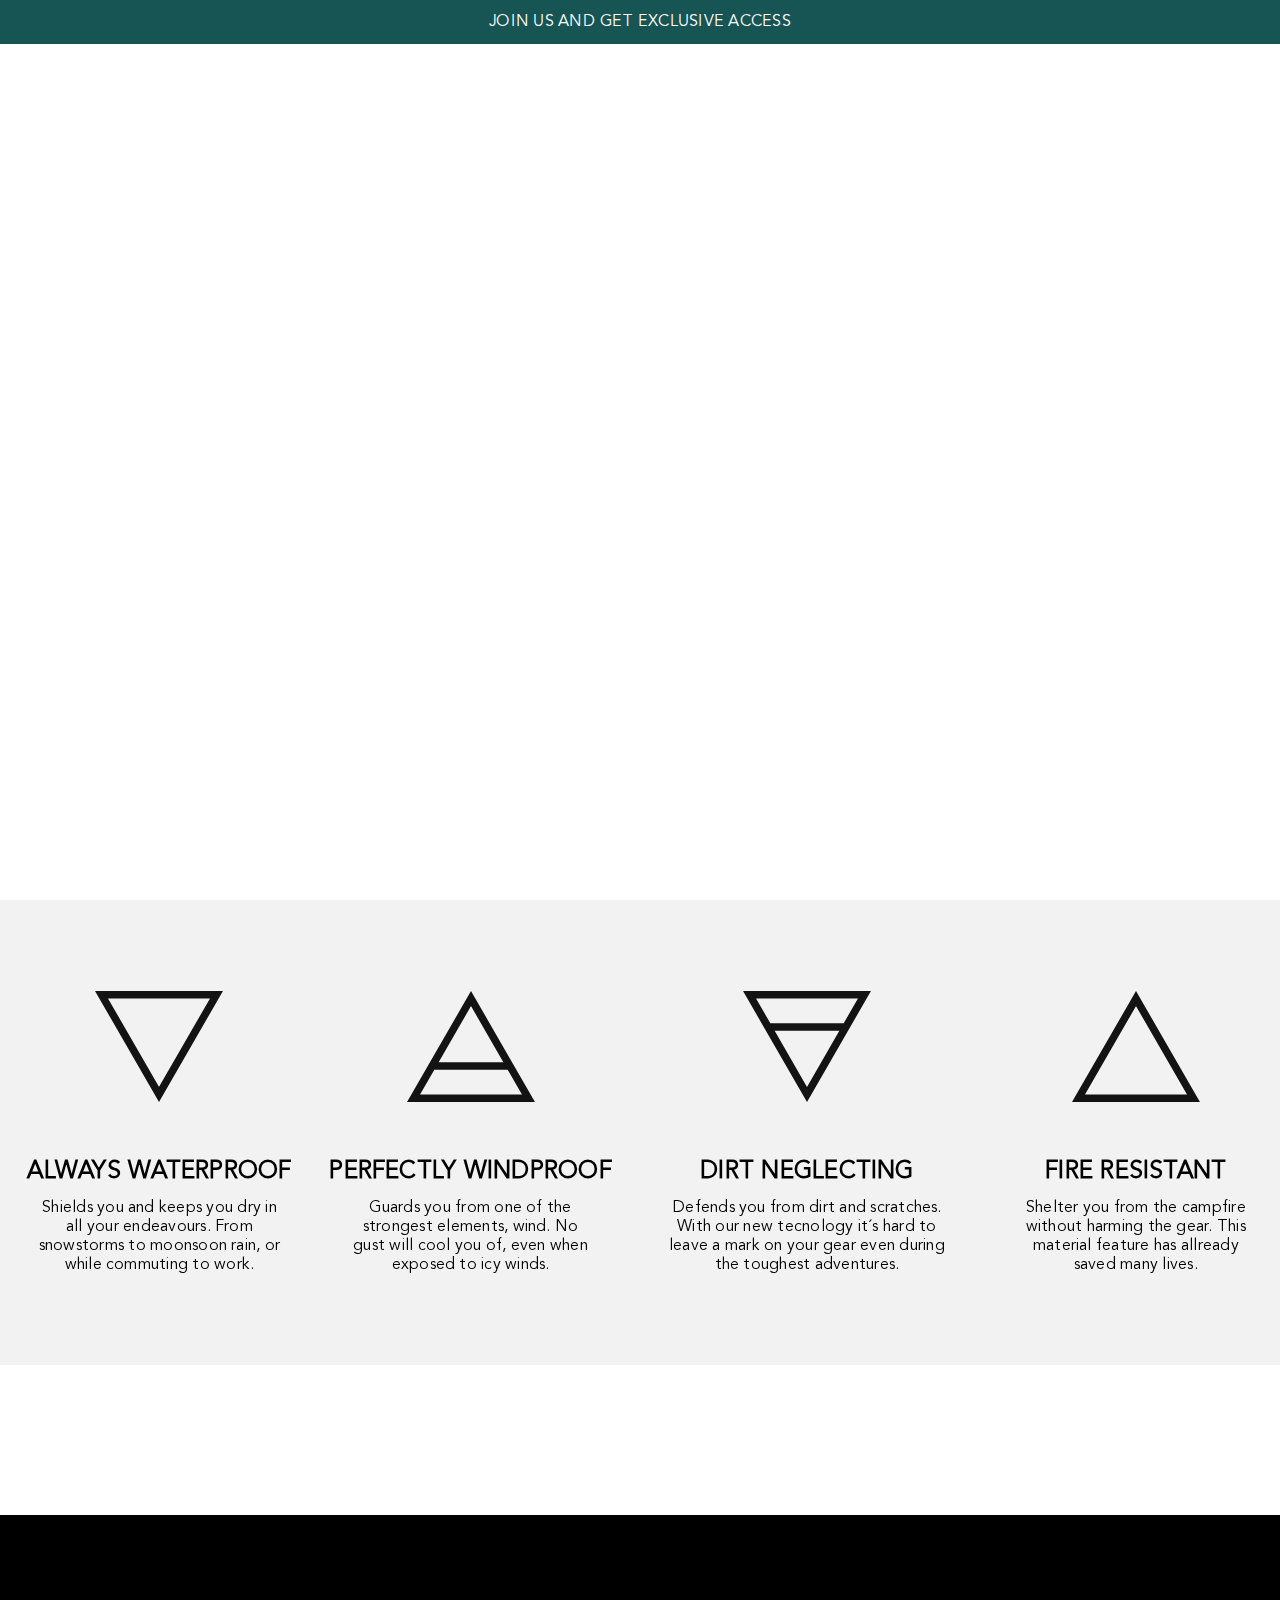
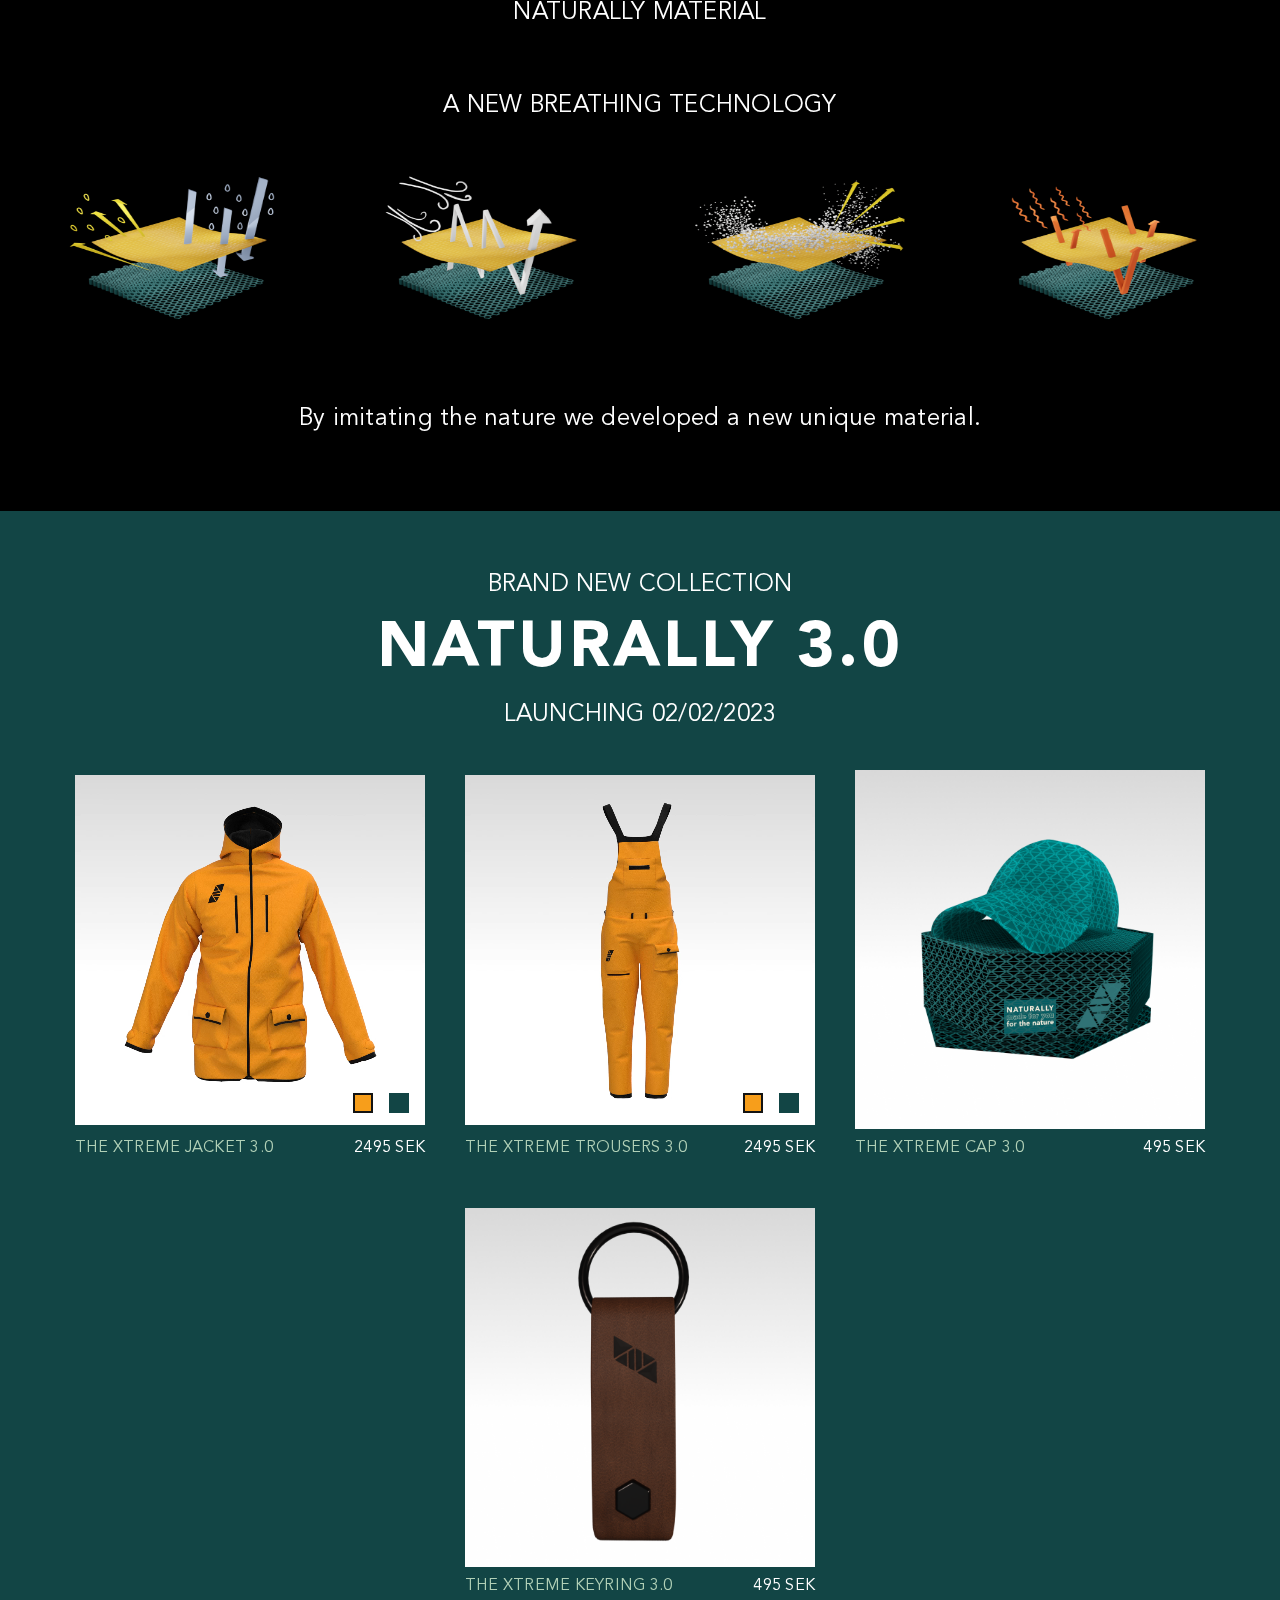
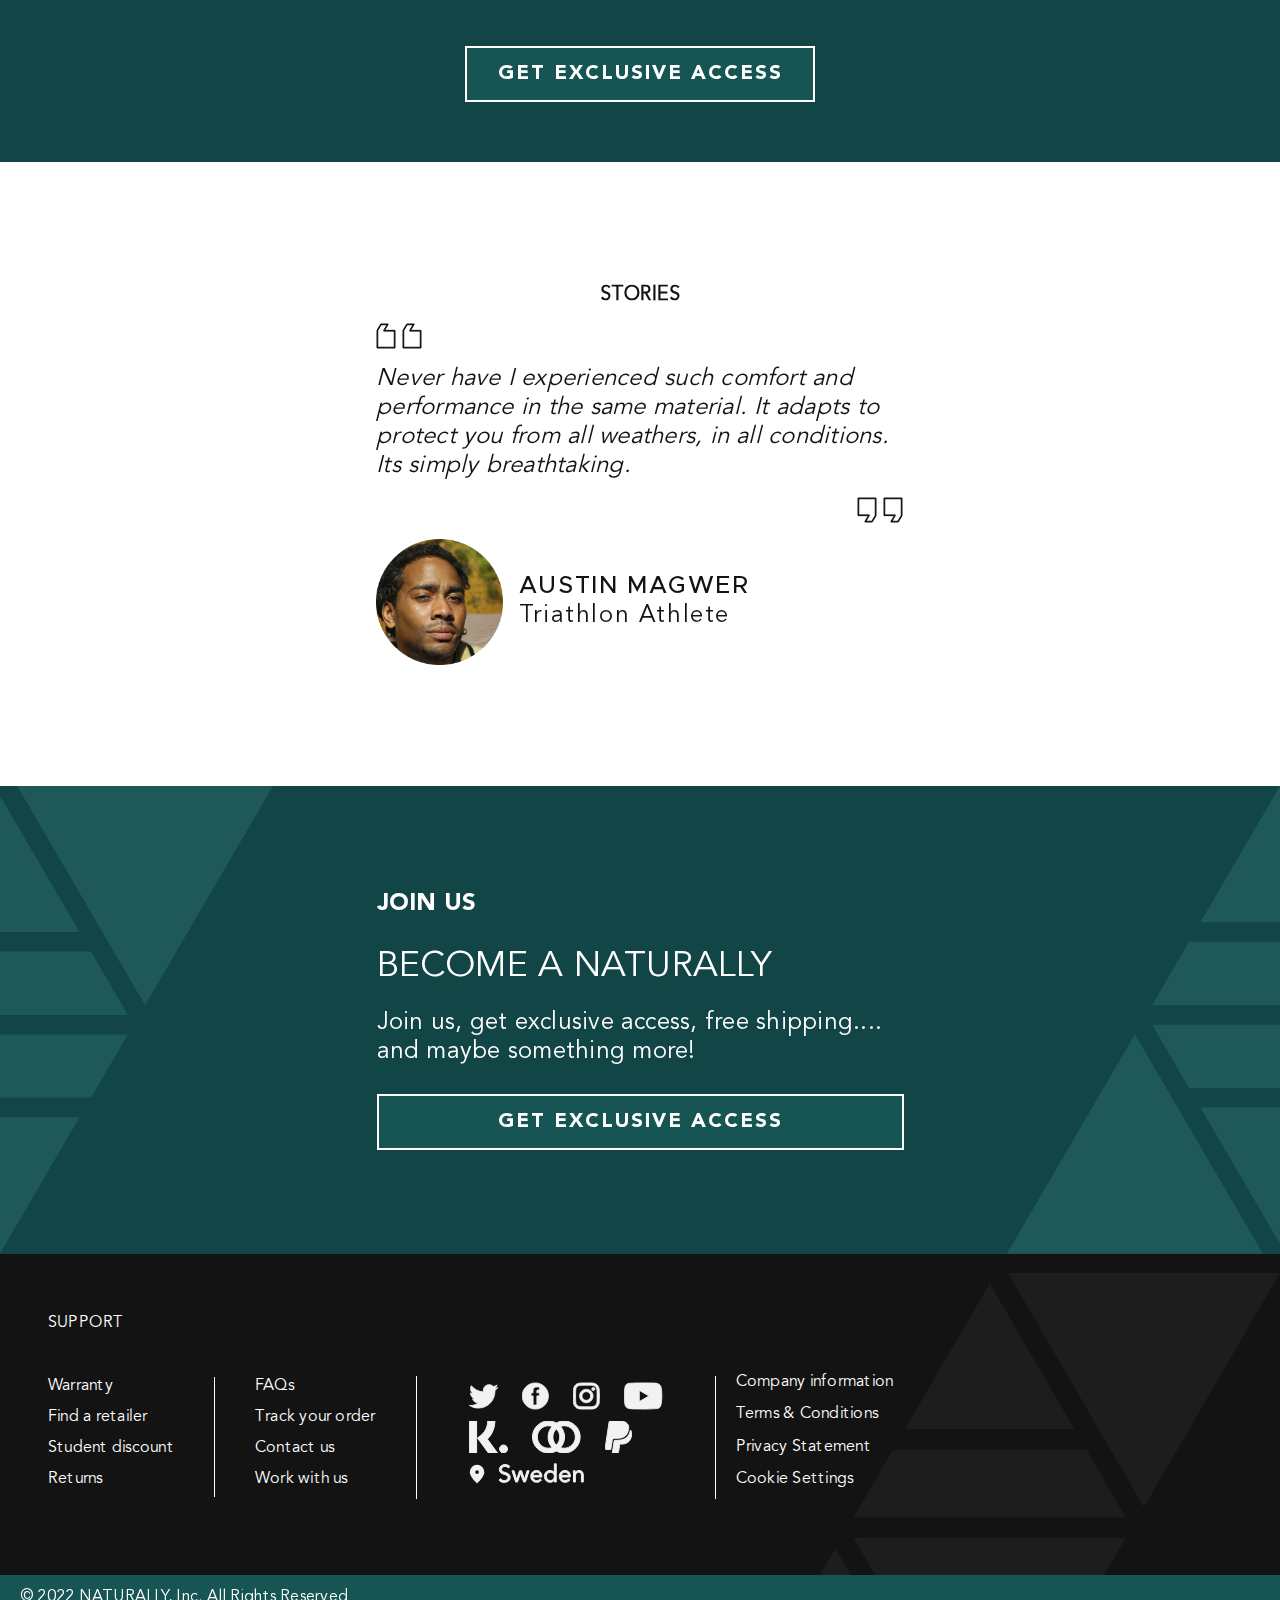
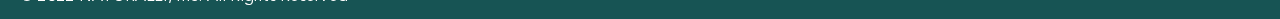
==== commit 4e5a9725: "navbar" ====
--- a/index.html
+++ b/index.html
@@ -23,7 +23,14 @@
         <!-- NAVBAR -->
         <nav>
             <section class = "navbarLeftSide">
-                <img class="logo" src="images/navbar/logo.svg" alt="The company logo">
+                
+                <svg class = "logo" width="335" height="296" viewBox="0 0 335 296" fill="none" xmlns="http://www.w3.org/2000/svg">
+                    <path fill-rule="evenodd" clip-rule="evenodd" d="M118.566 205.233L167.357 289.74L216.147 205.233L223.118 193.16L245.77 153.925H88.9436L111.596 193.16L118.566 205.233ZM118.566 205.233H216.147L223.118 193.16H111.596L118.566 205.233Z"/>
+                    <path fill-rule="evenodd" clip-rule="evenodd" d="M118.566 90.5439L167.357 6.03626L216.147 90.5439L223.118 102.616L245.77 141.852H88.9436L111.596 102.616L118.566 90.5439ZM118.566 90.5439H216.147L223.118 102.616H111.596L118.566 90.5439Z"/>
+                    <path d="M78.4133 159.958L156.827 295.774H0L78.4133 159.958Z"/>
+                    <path d="M256.299 135.816L334.712 0H177.885L256.299 135.816Z"/>
+                    </svg>
+                    
                 <div class = "navbarMenu">
                     <a>NEWS</a>
                     <a>NATURALLY</a>
@@ -34,10 +41,19 @@
             <div class="navIcons">
                 <div class="languageSelection">
                     <p>EN</p>
-                    <img class="languageArrow arrow" src="images/navbar/languageArrow.svg" alt="An icon of an arrow.">
-                </div>
-                <img class="magnifyingGlass" src="images/navbar/magnifyingGlass.svg" alt="An icon of a magnifying glass.">
-                <img class="bag" src="images/navbar/bag.svg" alt="An icon of a bag.">
+                    <svg class = "languageArrow" width="15" height="7" viewBox="0 0 15 7" fill="none" xmlns="http://www.w3.org/2000/svg">
+                        <path d="M13 1.5L7.5 5.5L2 1.5" stroke-width="2" stroke-linecap="square"/>
+                        </svg>
+                        
+                </div>
+                <svg class = "magnifyingGlass" width="20" height="21" viewBox="0 0 20 21" fill="none" xmlns="http://www.w3.org/2000/svg">
+                    <path fill-rule="evenodd" clip-rule="evenodd" d="M16.5935 8.78962C16.5935 10.7105 15.9396 12.4788 14.8421 13.8844L20 19.0379L18.5366 20.5L13.3765 15.3443C11.9729 16.4319 10.2105 17.0792 8.29675 17.0792C3.71458 17.0792 0 13.3678 0 8.78962C0 4.21139 3.71458 0.5 8.29675 0.5C12.8789 0.5 16.5935 4.21139 16.5935 8.78962ZM8.29675 15.0068C11.7334 15.0068 14.5193 12.2233 14.5193 8.78962C14.5193 5.35595 11.7334 2.5724 8.29675 2.5724C4.86012 2.5724 2.07419 5.35595 2.07419 8.78962C2.07419 12.2233 4.86012 15.0068 8.29675 15.0068Z"/>
+                    </svg>
+                    
+                <svg class = "bag" width="22" height="23" viewBox="0 0 22 23" fill="none" xmlns="http://www.w3.org/2000/svg">
+                    <path d="M4.28571 9.27778V10.2778H6.28571V9.27778H4.28571ZM15.7143 9.27778V10.2778H17.7143V9.27778H15.7143ZM20 7.94444V19.5H22V7.94444H20ZM19 20.5H3V22.5H19V20.5ZM2 19.5V7.94445H0V19.5H2ZM9.57143 2.5H12.4286V0.5H9.57143V2.5ZM12.4286 2.5C14.4917 2.5 15.7143 3.76399 15.7143 4.83333H17.7143C17.7143 2.22078 15.0993 0.5 12.4286 0.5V2.5ZM6.28571 4.83333C6.28571 3.76399 7.50834 2.5 9.57143 2.5V0.5C6.90065 0.5 4.28571 2.22078 4.28571 4.83333H6.28571ZM3 6.94444H5.28571V4.94444H3V6.94444ZM6.28571 5.94444V4.83333H4.28571V5.94444H6.28571ZM15.7143 4.83333V5.94444H17.7143V4.83333H15.7143ZM16.7143 6.94444H19V4.94444H16.7143V6.94444ZM16.7143 4.94444H5.28571V6.94444H16.7143V4.94444ZM15.7143 5.94444V9.27778H17.7143V5.94444H15.7143ZM6.28571 9.27778V5.94444H4.28571V9.27778H6.28571ZM3 20.5C2.44772 20.5 2 20.0523 2 19.5H0C0 21.1569 1.34315 22.5 3 22.5V20.5ZM20 19.5C20 20.0523 19.5523 20.5 19 20.5V22.5C20.6569 22.5 22 21.1569 22 19.5H20ZM22 7.94444C22 6.28759 20.6569 4.94444 19 4.94444V6.94444C19.5523 6.94444 20 7.39216 20 7.94444H22ZM2 7.94445C2 7.39216 2.44772 6.94444 3 6.94444V4.94444C1.34314 4.94444 0 6.28759 0 7.94445H2Z"/>
+                    </svg>
+                    
                 <img class="hamburgerMenu" src="images/navbar/hamburgerMenu.svg" alt="A icon of a hamburger menu.">
             </div>
         </nav>
@@ -64,7 +80,10 @@
         <!-- HERO SECTION -->
         <section class="heroSection">
             <img class="heroLogo" src="images/hero/naturally-header-logo.svg" alt="Naturally hero logo.">
-            <img class="scrollArrow arrow" src="images/scrollArrow.svg" alt="An icon of an arrow.">
+            <svg class = "scrollArrow arrow" width="37" height="32" viewBox="0 0 37 32" fill="none" xmlns="http://www.w3.org/2000/svg">
+                <path d="M0 5.82783e-07L36.9504 0L18.4752 32L0 5.82783e-07Z"/>
+                </svg>
+                
             <img class="heroImg" src="images/hero/heroMobile.png" alt="Picture of 2 people climbing atop snowy mountains.">
         </section>
         <div class="heroJumpSection" id ="heroJumpSection"></div>
--- a/style.css
+++ b/style.css
@@ -11,6 +11,7 @@
     cursor: pointer;
 }
 
+
 .signUpBox {
     width: 100%;
     height: 44px;
@@ -26,6 +27,7 @@
 }
 
 header nav {
+    height: 80px;
     display: flex;
     justify-content: space-between;
     align-items: center;
@@ -33,7 +35,36 @@
     padding-left: 20px;
     padding-right: 20px;
     padding-top: 20px;
-}
+    padding-bottom: 20px;
+}
+
+nav:hover{
+    background-color: white;
+    color:black;
+}
+.navbarMenu a:hover{
+    color: var(--color-green-light);
+    cursor: pointer;
+}
+nav:hover svg{
+    fill: black;
+}
+nav .navIcons svg:hover{
+    fill: var(--color-green-light);
+    cursor: pointer;
+}
+nav:hover .languageArrow{
+    fill:none;
+    stroke: black;
+}
+nav svg{
+    fill: white;
+}
+.languageArrow{
+    fill:none;
+    stroke: white;
+}
+
 
 .navbarLeftSide{
     display: flex;
@@ -44,9 +75,13 @@
     padding-right: 48px;
 }
 
+.navbarMenu{
+    display: none;
+}
+
 .logo {
-    height: 30px;
-    width: 34px;
+    height: 34px;
+    width: 30px;
     margin-right: 32px;
 }
 
@@ -60,6 +95,13 @@
     align-items: center;
     justify-content: center;
     gap: 8px;
+    cursor: pointer;
+}
+.languageSelection:hover{
+    color: var(--color-green-light);
+}
+.languageSelection:hover svg{
+    stroke: var(--color-green-light);
 }
 
 .magnifyingGlass {
@@ -106,6 +148,11 @@
     width: 36.95px;
     position: absolute;
     bottom: 48px;
+    fill: white;
+}
+
+.scrollArrow:hover{
+    fill: var(--color-green-light);
 }
 
 .arrow{
--- a/responsive.css
+++ b/responsive.css
@@ -231,4 +231,12 @@
         padding-left: 60px;
         padding-right: 60px;
     }
+    .navbarMenu{
+        display: block;
+    }
+
+    .logo{
+        width: 48px;
+        height: 42px;
+    }
 }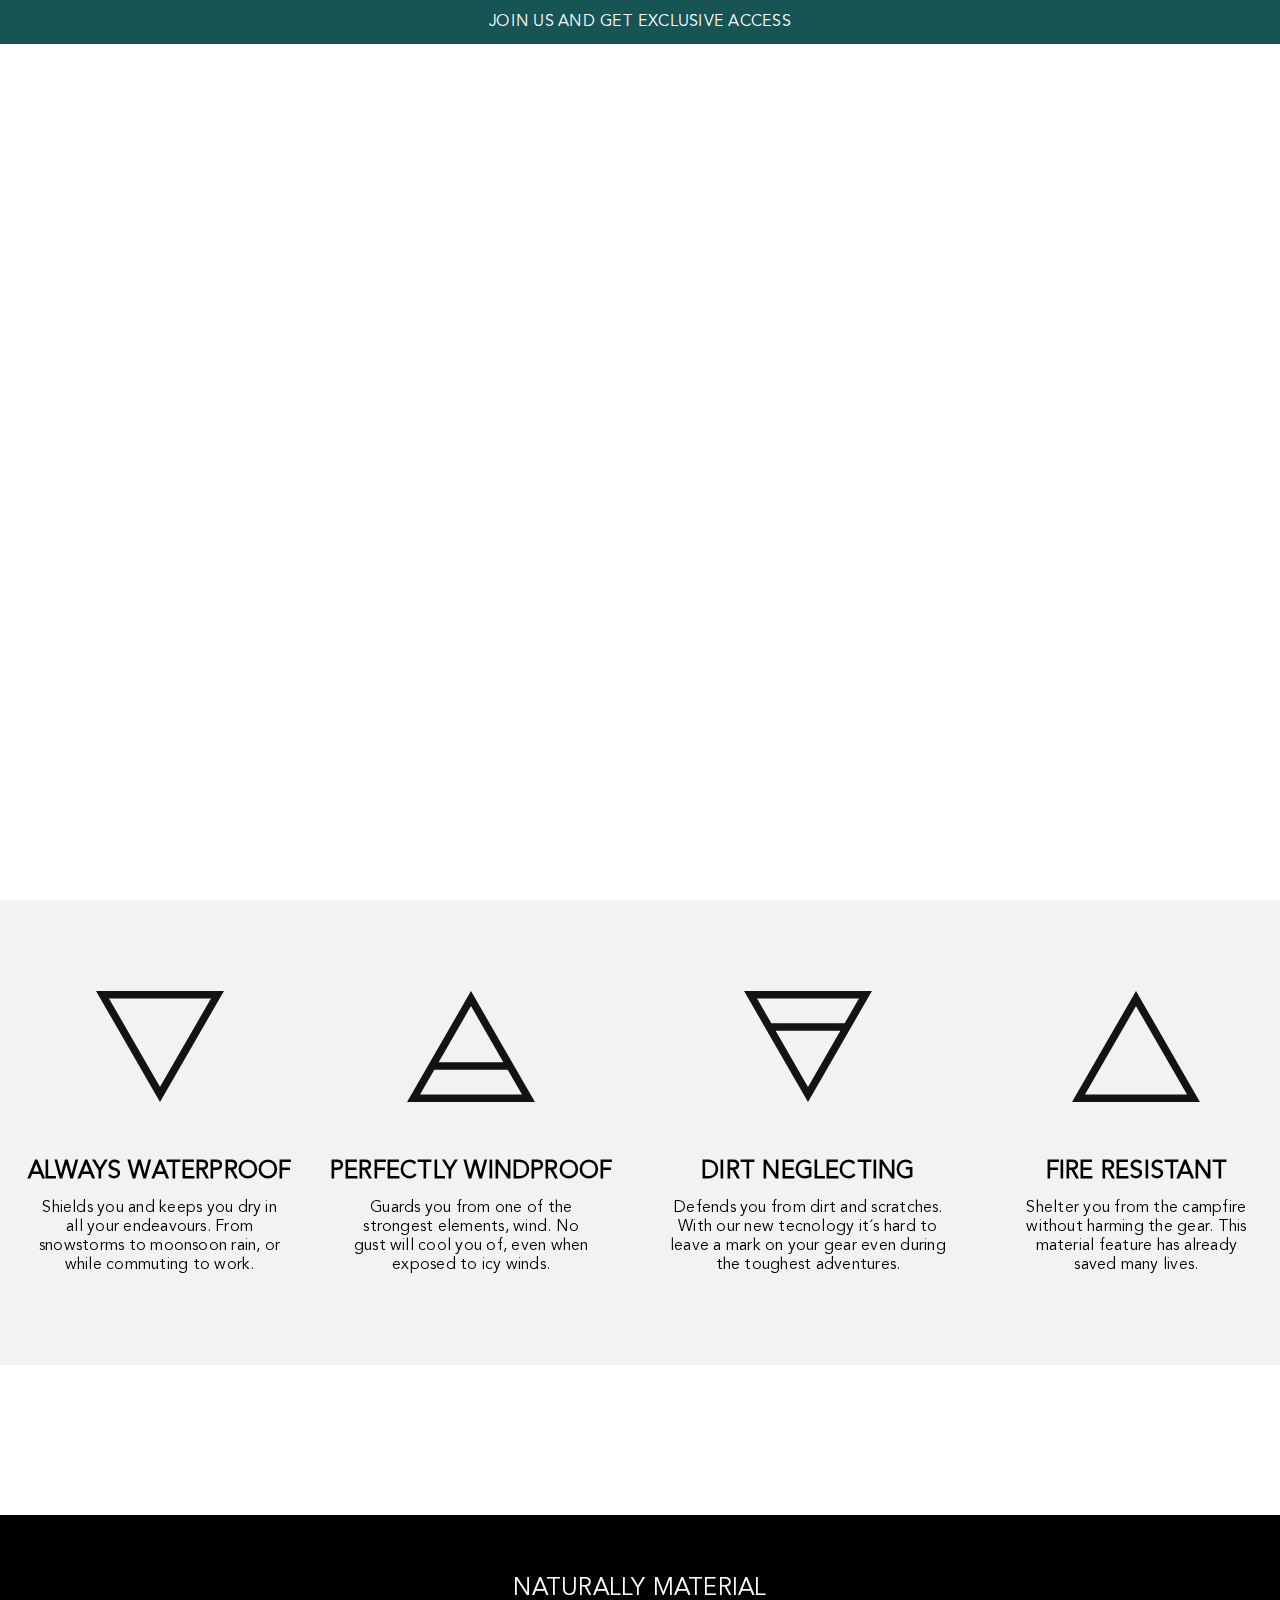
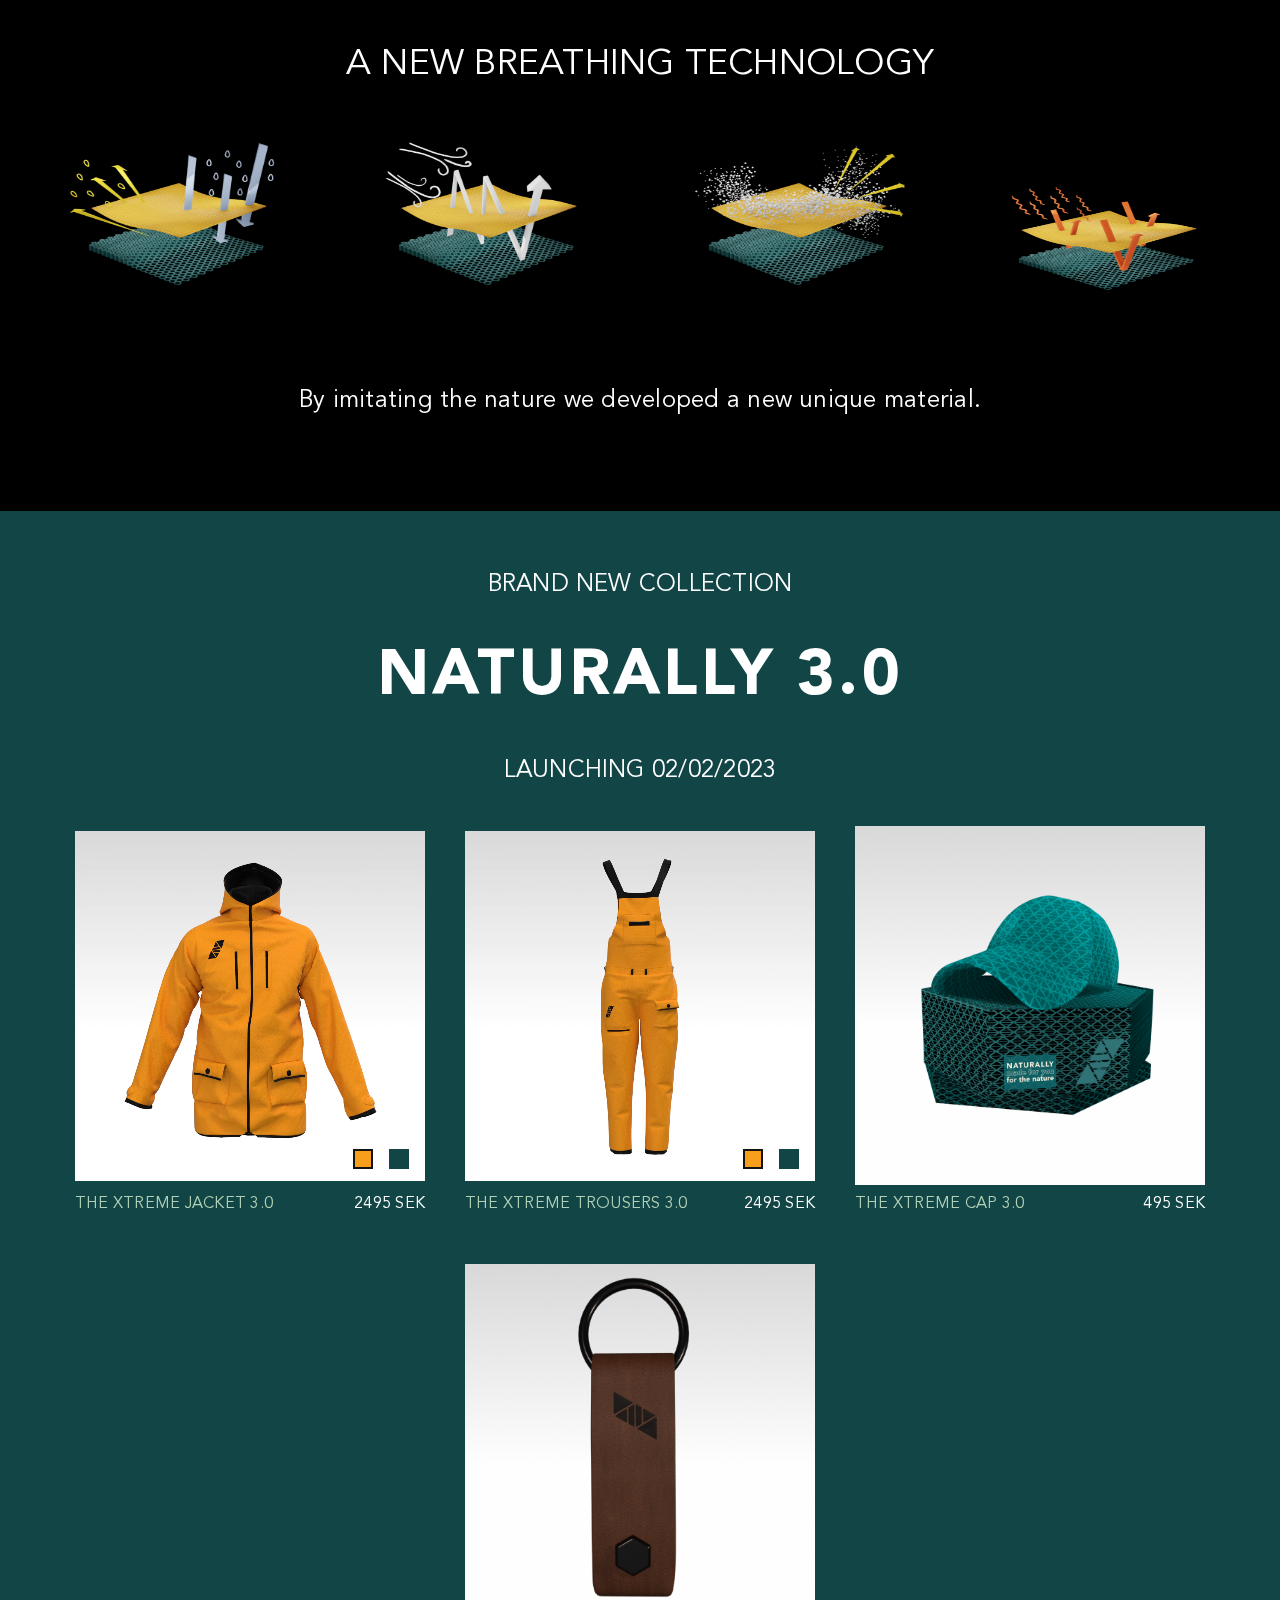
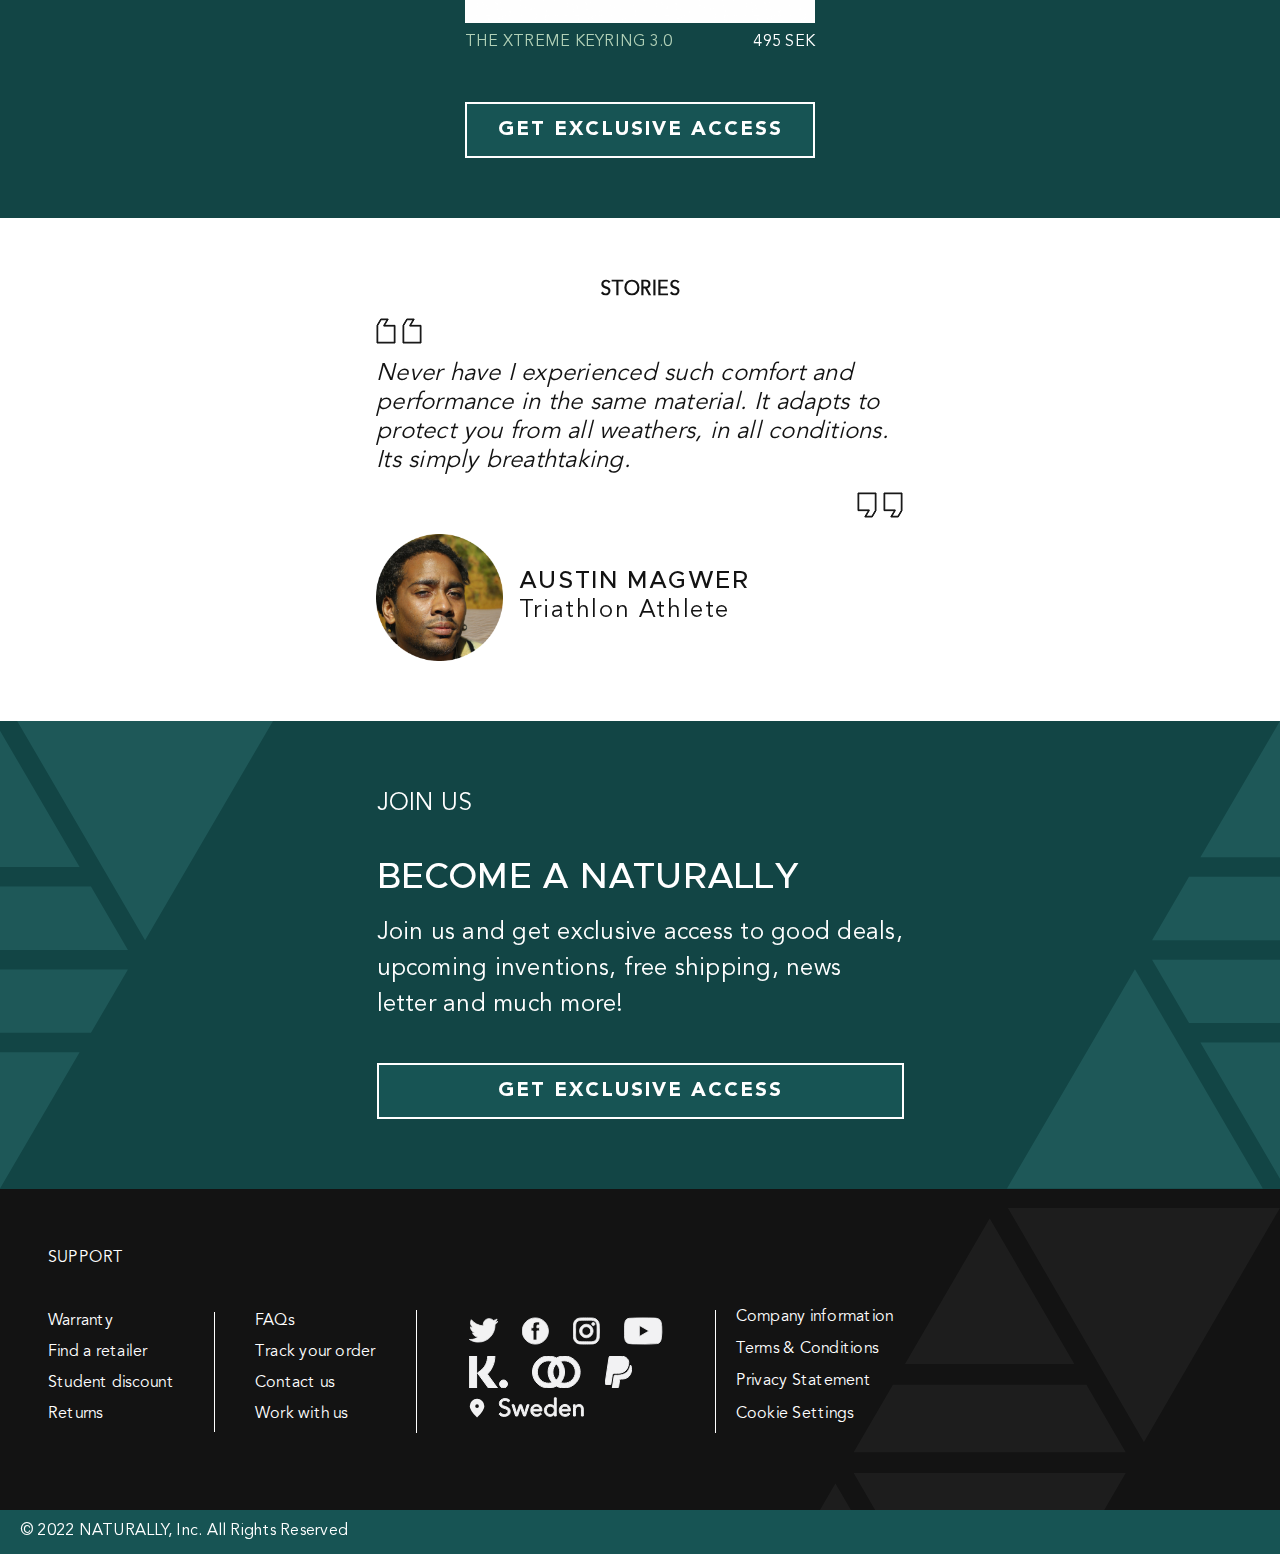
==== commit 4ad35d4f: "fixed random stuff" ====
--- a/index.html
+++ b/index.html
@@ -136,9 +136,9 @@
         <section class="quoteSection">
             <article class="quoteArticle">
                 <h5 class="quoteHeadline">STORIES</h5>
-                <img src="images/quoteUp.svg" alt="Quote icon turned up.">
+                <img class = "startQuote" src="images/quoteUp.svg" alt="Quote icon turned up.">
                 <p><i>Never have I experienced such comfort and performance in the same material. It adapts to protect you from all weathers, in all conditions. Its simply breathtaking.</i></p>
-                <img src="images/quoteDown.svg" alt="Quote icon turned down.">
+                <img class = "endQuote" src="images/quoteDown.svg" alt="Quote icon turned down.">
                 <div class="quotePersonInfo">
                     <img src="images/austinMagwer.png" alt="Picture of the athlete Austin Magwer.">
                     <div class="quotePersonInfoText">
@@ -156,7 +156,7 @@
                 <p class="joinUsHeadline">JOIN US</p>
                 <div class="joinUsText">
                     <p>BECOME A NATURALLY</p>
-                    <p>Join us, get exclusive access, free shipping.... and maybe something more!</p>
+                    <p>Join us and get exclusive access to good deals, upcoming inventions, free shipping, news letter and much more!</p>
                 </div>
                 <button class="joinUsButton">GET EXCLUSIVE ACCESS</button>
             </article>
--- a/style.css
+++ b/style.css
@@ -294,9 +294,18 @@
     flex-direction: column;
 }
 
-.materialSection p{
-    padding-top: 24px;
+.materialSection{
+    padding-top: 60px;
     text-align: center;
+}
+.materialSection :nth-child(2)
+{
+    font-size: 36px;
+}
+.materialSection :nth-child(4)
+{
+    padding-top: 40px;
+    font-size: 24px;
 }
 
 .materialsContainer {
@@ -325,6 +334,7 @@
     padding-top: 40px;
     padding-bottom: 40px;
 }
+
 
 .collectionCards {
     display: flex;
@@ -422,7 +432,10 @@
     justify-content: center;
     align-items: center;
     width: 100%;
-    height: 388px;
+}
+
+.quoteSection p i{
+    line-height: 24px;
 }
 
 .quoteArticle {
@@ -432,18 +445,19 @@
     flex-direction: column;
     width: 350px;
     gap: 16px;
-}
-
-.quoteArticle :nth-child(2) {
+    padding-top: 40px;
+    padding-bottom: 40px;
+}
+
+
+.startQuote{
     align-self: flex-start;
 }
-
-.quoteArticle :nth-child(4) {
+.endQuote{
     align-self: flex-end;
 }
 
 .quotePersonInfo {
-    height: 127px;
     display: flex;
     flex-direction: row;
     justify-content: center;
@@ -485,12 +499,12 @@
 }
 
 .joinUsArticle {
-    display: flex;
-    justify-content: space-between;
-    align-items: center;
-    flex-direction: column;
-    height: 260px;
-    width: 348px;
+    height: 100%;
+    display: flex;
+    flex-direction: column;
+    justify-content: center;
+    align-items: center;
+    gap:40px;
 }
 
 .joinUsText {
@@ -503,10 +517,15 @@
 
 .joinUsHeadline {
     font-size: 24px;
-}
-
+    font-family: "AvenirRegular";
+}
+.joinUsText :nth-child(1)
+{
+    font-family: "AvenirMedium";
+}
 .joinUsText :nth-child(2) {
     text-align: center;
+    line-height: 36px;
 }
 
 .joinUsButton {
@@ -522,7 +541,7 @@
 
 .joinUsButton:hover {
     color: var(--color-green-light);
-    background-color: var(--color-green);
+    background-color: var(--color-extra-dark-green);
 }
 
 /* footer */
--- a/settings.css
+++ b/settings.css
@@ -81,3 +81,7 @@
 .hidden{
     display: none;
 }
+
+button{
+    cursor: pointer;
+}--- a/responsive.css
+++ b/responsive.css
@@ -89,13 +89,12 @@
     }
 
     /* quote section */
-    .quoteSection {
-        height: 624px;
-    }
 
     .quoteArticle {
         font-size: 24px;
         width: 527.88px;
+        padding-top: 60px;
+        padding-bottom: 60px;
     }
 
     .quotePersonInfo img {
@@ -119,6 +118,10 @@
         font-size: 64px;
     }
 
+    .collectionText{
+        gap: 40px;
+    }
+
     /* join us section */
     .joinUsSection {
         height: 468px;
@@ -134,9 +137,6 @@
         align-items: flex-start;
     }
 
-    .joinUsHeadline {
-        font-family: "AvenirBold";
-    }
 
     .joinUsText {
         align-items: flex-start;
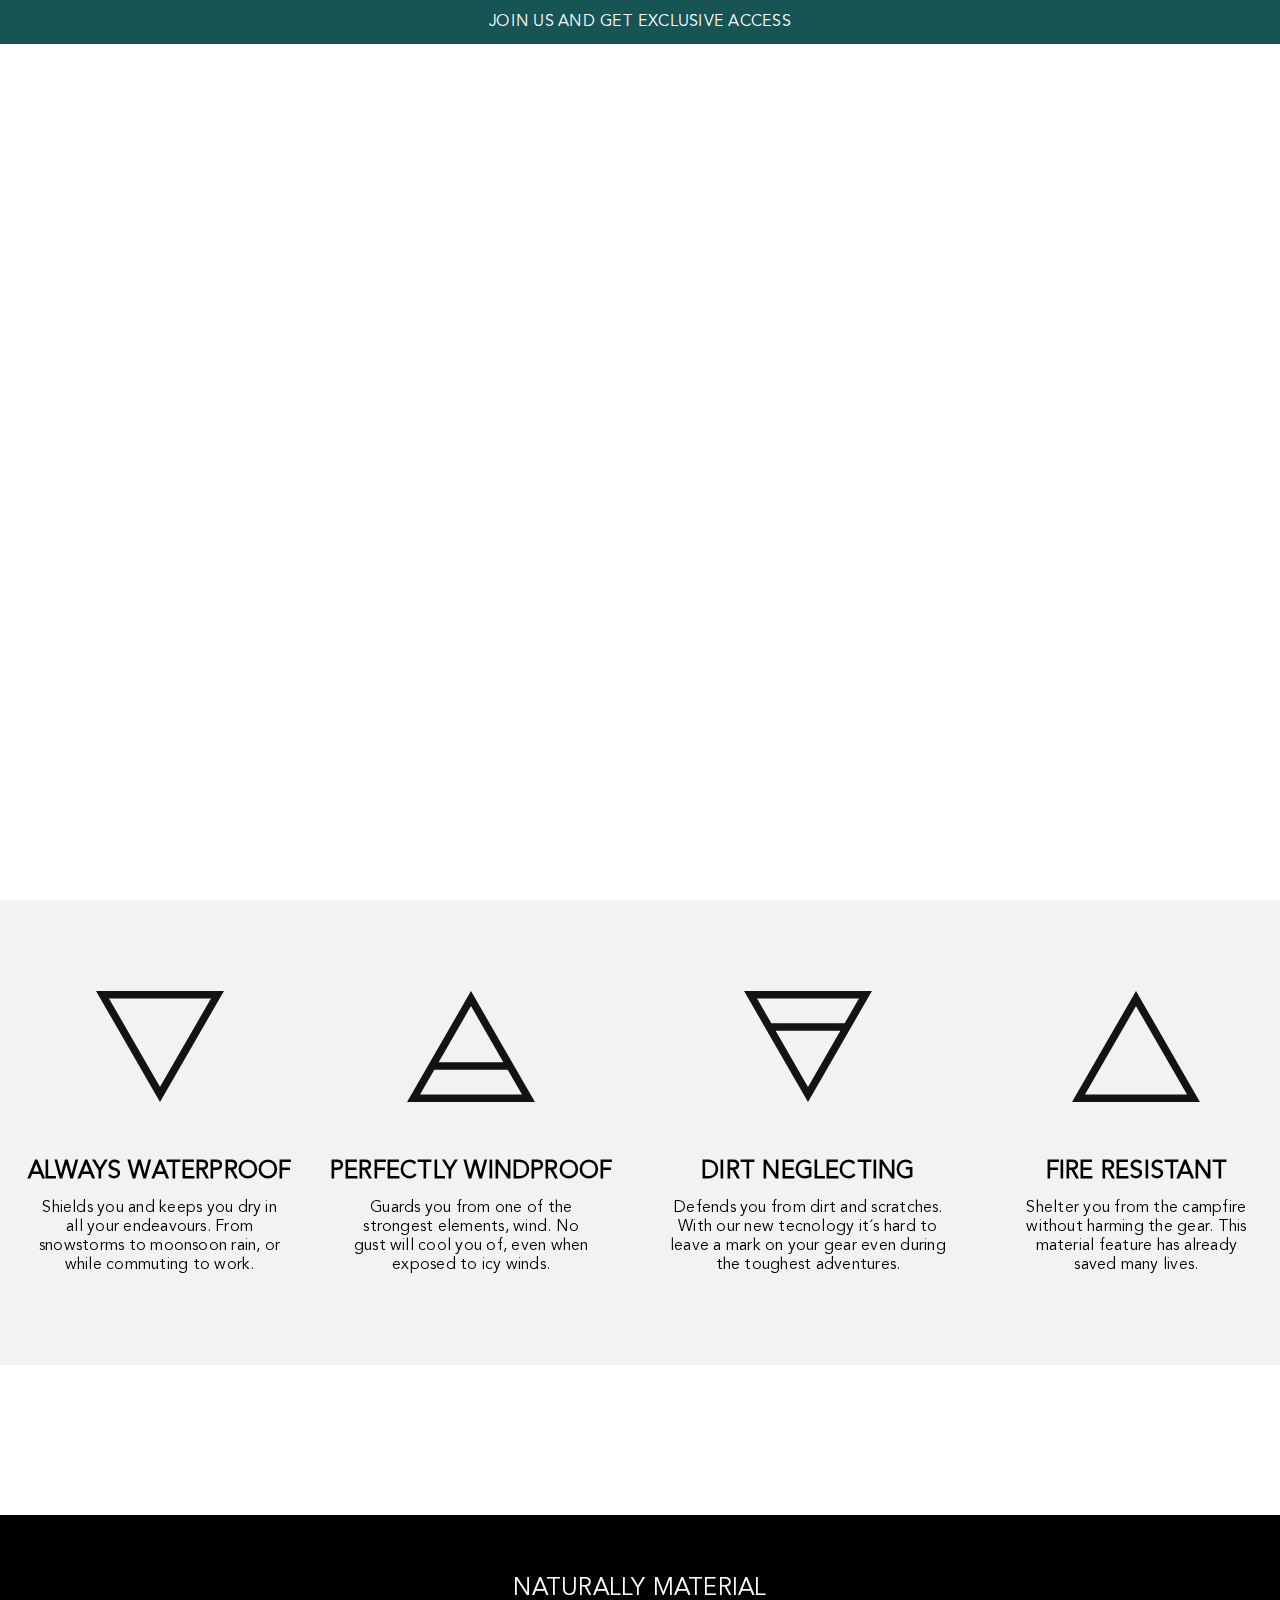
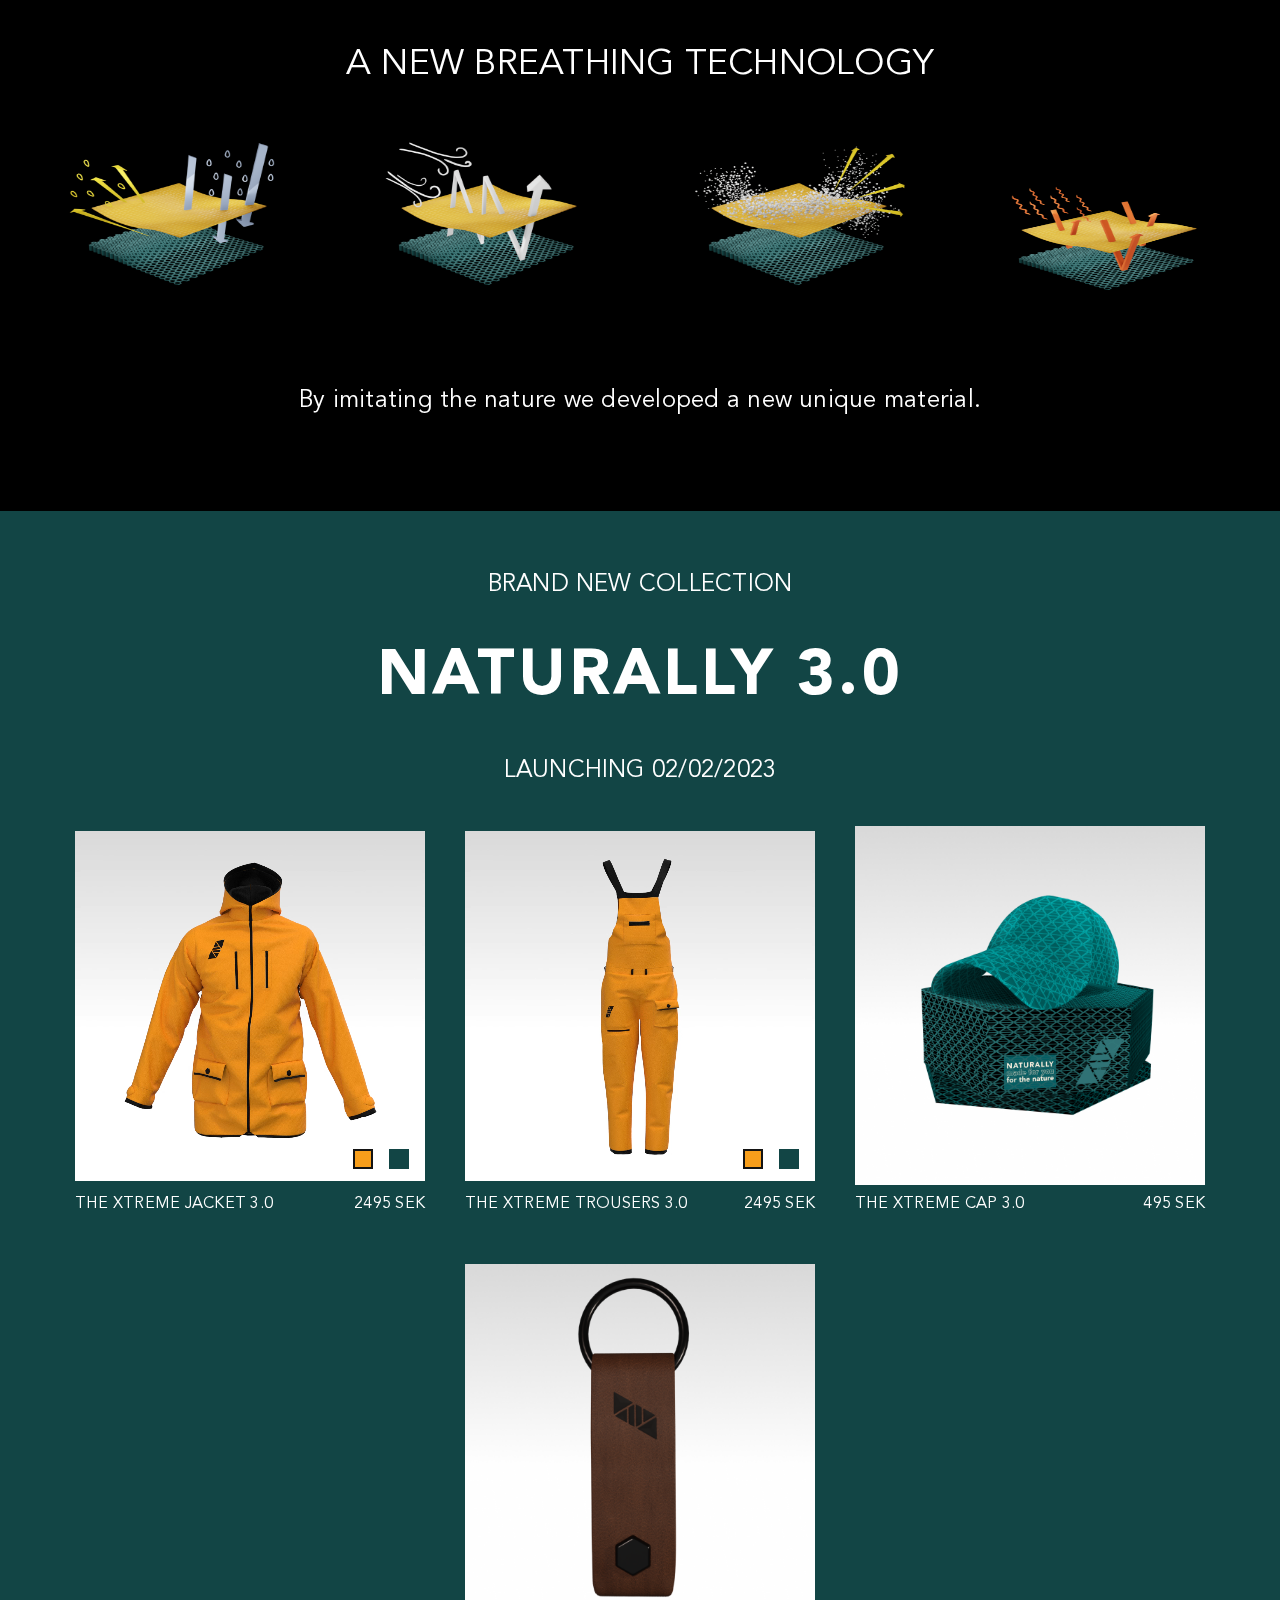
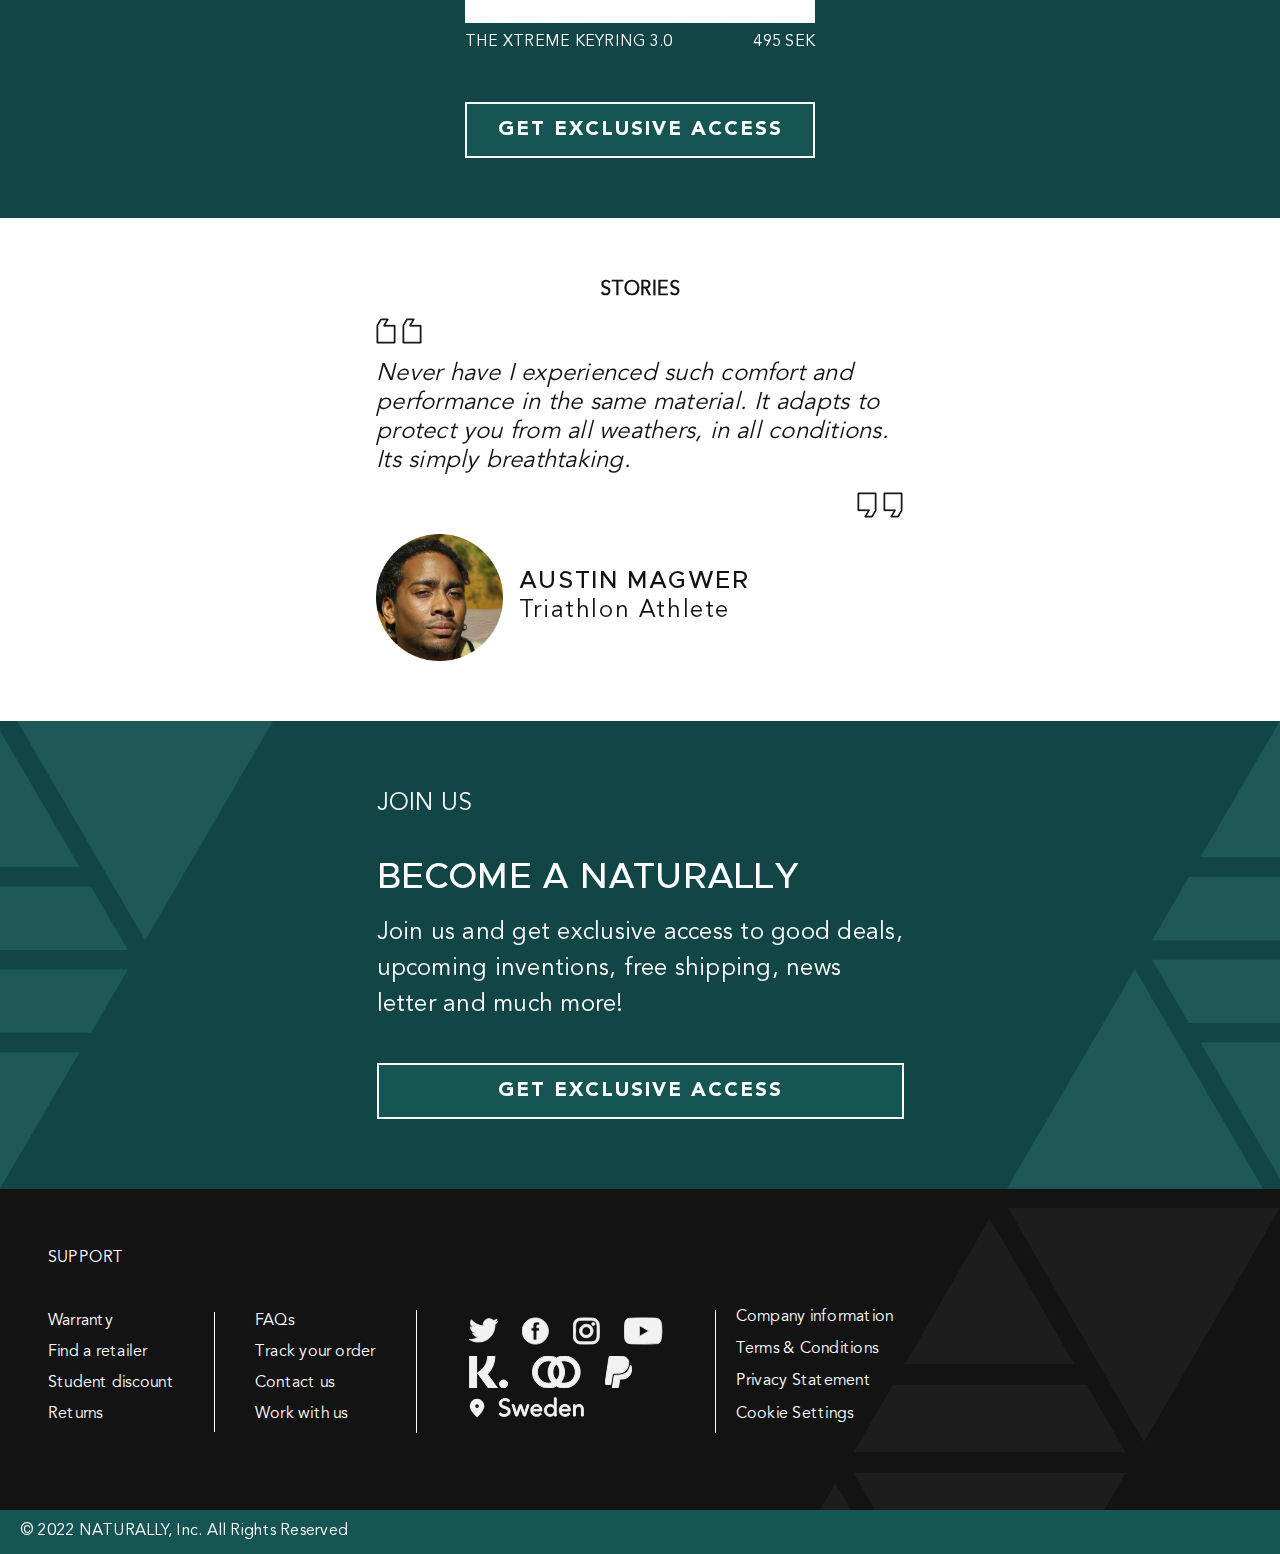
==== commit 8a139eeb: "moved images into folders" ====
--- a/index.html
+++ b/index.html
@@ -92,8 +92,8 @@
         <section class="elementCardsSection">
             <div class="elementSwipeCheck" id = "elementSwipeCheck"></div>
             <div class="arrowContainer">
-                <img class = "leftArrow arrow" src="images/leftArrow.svg" alt="An icon of an arrow turned to the left." class="leftArrow">
-                <img class = "rightArrow arrow" src="images/rightArrow.svg" alt="An icon of an arrow turned to the right." class="rightArrow">
+                <img class = "leftArrow arrow" src="images/misc/leftArrow.svg" alt="An icon of an arrow turned to the left." class="leftArrow">
+                <img class = "rightArrow arrow" src="images/misc/rightArrow.svg" alt="An icon of an arrow turned to the right." class="rightArrow">
             </div>
             <div class="cardNavigation"></div>
             <div class="scrollContainer">
@@ -136,11 +136,11 @@
         <section class="quoteSection">
             <article class="quoteArticle">
                 <h5 class="quoteHeadline">STORIES</h5>
-                <img class = "startQuote" src="images/quoteUp.svg" alt="Quote icon turned up.">
+                <img class = "startQuote" src="images/quotes/quoteUp.svg" alt="Quote icon turned up.">
                 <p><i>Never have I experienced such comfort and performance in the same material. It adapts to protect you from all weathers, in all conditions. Its simply breathtaking.</i></p>
-                <img class = "endQuote" src="images/quoteDown.svg" alt="Quote icon turned down.">
+                <img class = "endQuote" src="images/quotes/quoteDown.svg" alt="Quote icon turned down.">
                 <div class="quotePersonInfo">
-                    <img src="images/austinMagwer.png" alt="Picture of the athlete Austin Magwer.">
+                    <img src="images/quotes/austinMagwer.png" alt="Picture of the athlete Austin Magwer.">
                     <div class="quotePersonInfoText">
                         <p>AUSTIN MAGWER</p>
                         <p>Triathlon Athlete</p>
@@ -151,7 +151,7 @@
 
         <!-- JOIN US SECTION -->
         <section class="joinUsSection">
-            <img src="images/logo-half-left.svg" alt="" style = "height: 100%">
+            <img src="images/misc/logo-half-left.svg" alt="" style = "height: 100%">
             <article class="joinUsArticle">
                 <p class="joinUsHeadline">JOIN US</p>
                 <div class="joinUsText">
@@ -160,7 +160,7 @@
                 </div>
                 <button class="joinUsButton">GET EXCLUSIVE ACCESS</button>
             </article>
-            <img src="images/logo-half-right.svg" alt="" style = "height: 100%;">
+            <img src="images/misc/logo-half-right.svg" alt="" style = "height: 100%;">
         </section>
     </main>
 
@@ -240,7 +240,7 @@
                 <a>Cookie Settings</a>
             </section>
         </section>
-        <img class = "footerLogo" src="images/footerLogo.svg" alt="">
+        <img class = "footerLogo" src="images/footer/footerLogo.svg" alt="">
     </footer>
         
 
--- a/style.css
+++ b/style.css
@@ -298,12 +298,12 @@
     padding-top: 60px;
     text-align: center;
 }
-.materialSection :nth-child(2)
-{
+
+.materialSection :nth-child(2){
     font-size: 36px;
 }
-.materialSection :nth-child(4)
-{
+
+.materialSection :nth-child(4){
     padding-top: 40px;
     font-size: 24px;
 }
@@ -368,9 +368,14 @@
 
 .itemDescription {
     font-size: 16px;
+}
+
+.collectionCard:hover{
+    cursor: pointer;
+}
+.collectionCard:hover .itemDescription{
     color: var(--color-green-light);
 }
-
 .itemPrice {
     font-size: 16px;
 }
@@ -397,7 +402,7 @@
     width: 350px;
 }
 
-.collectionVideo {
+.collectionMedia {
     width: 100%;
     height: 100%;
 }
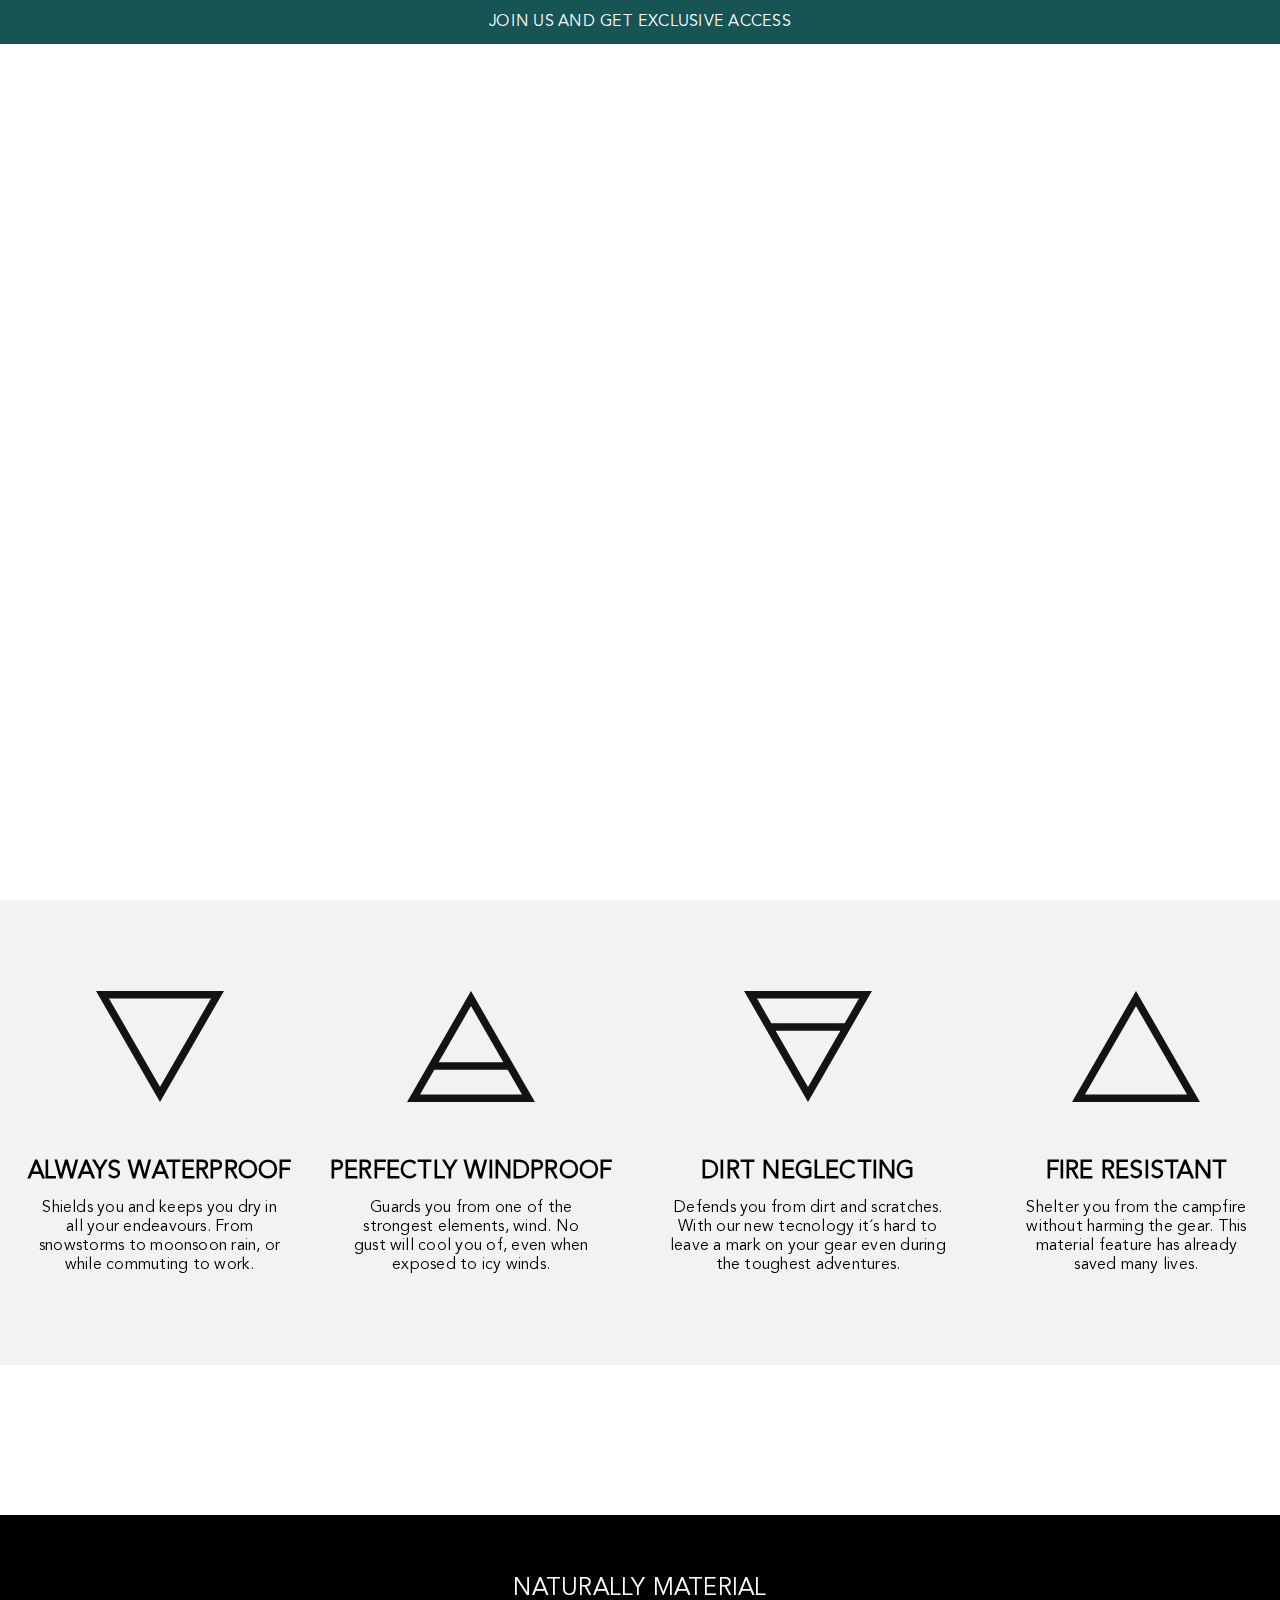
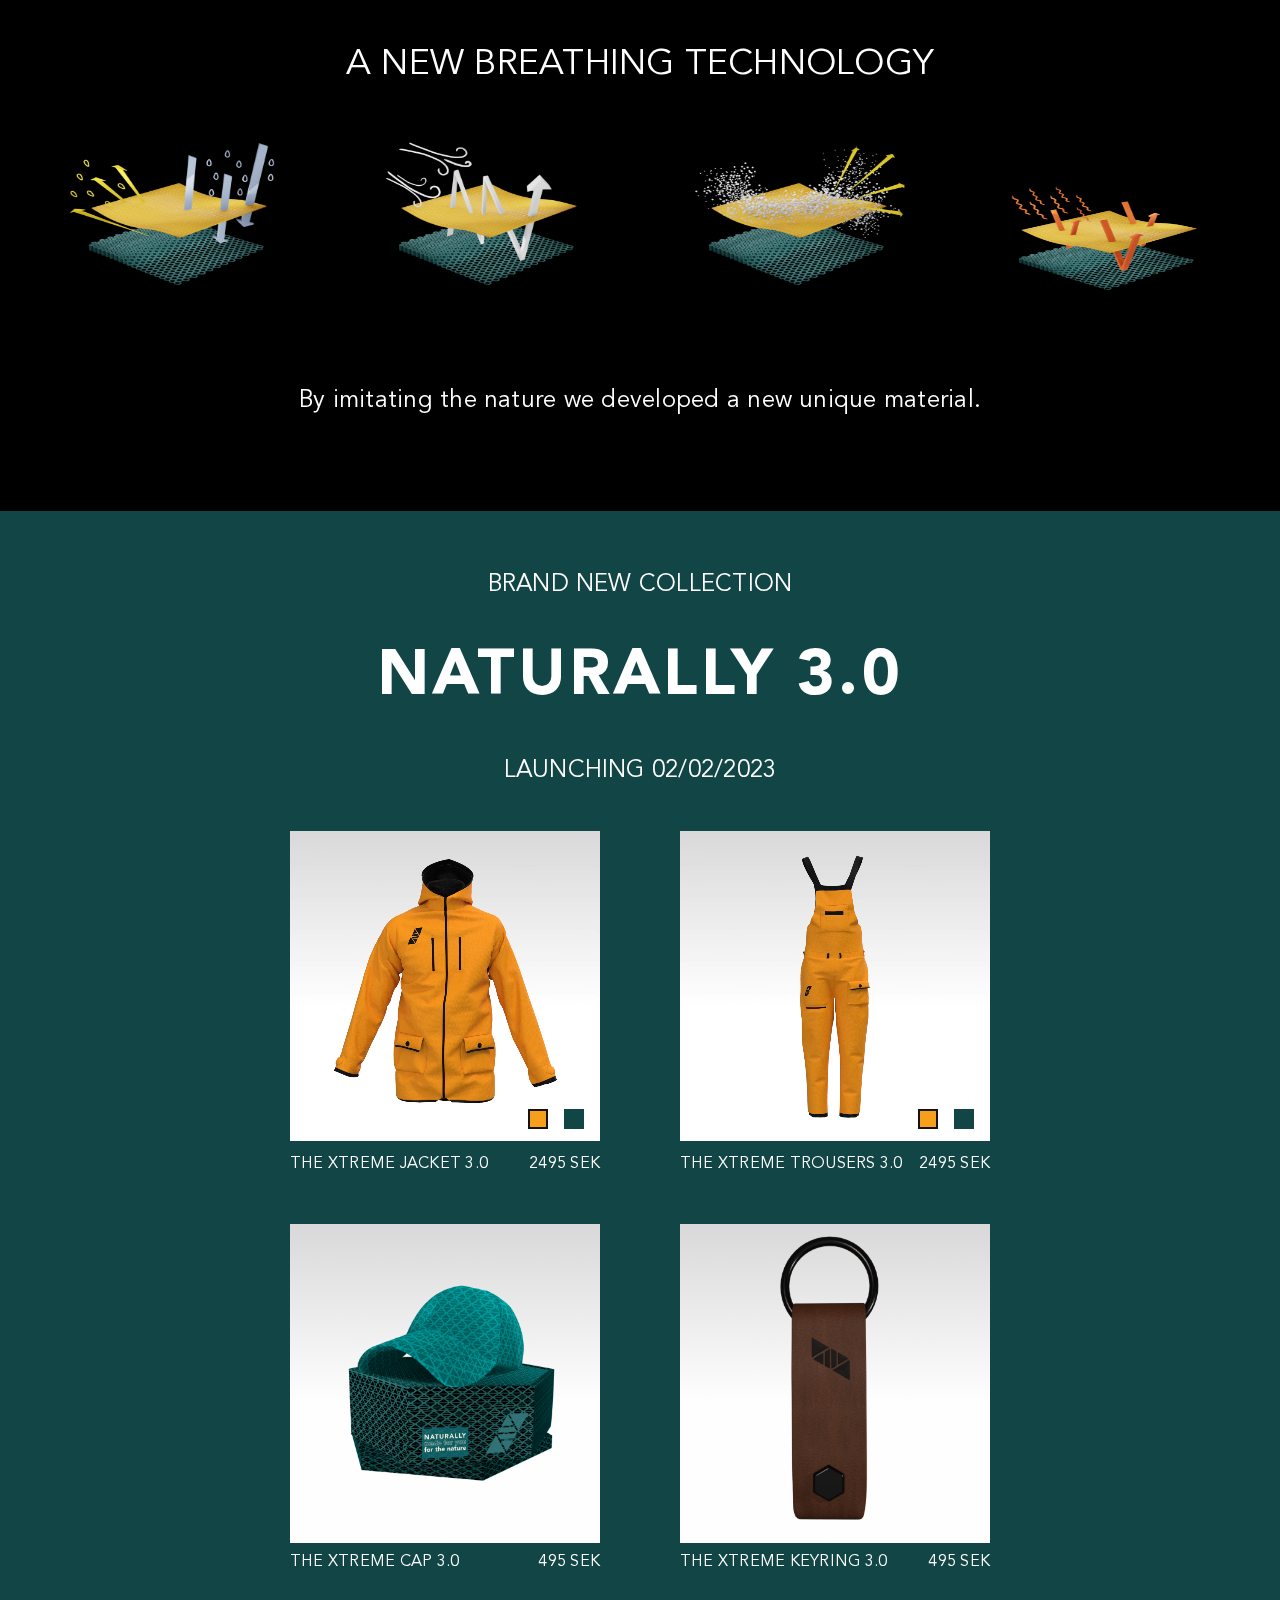
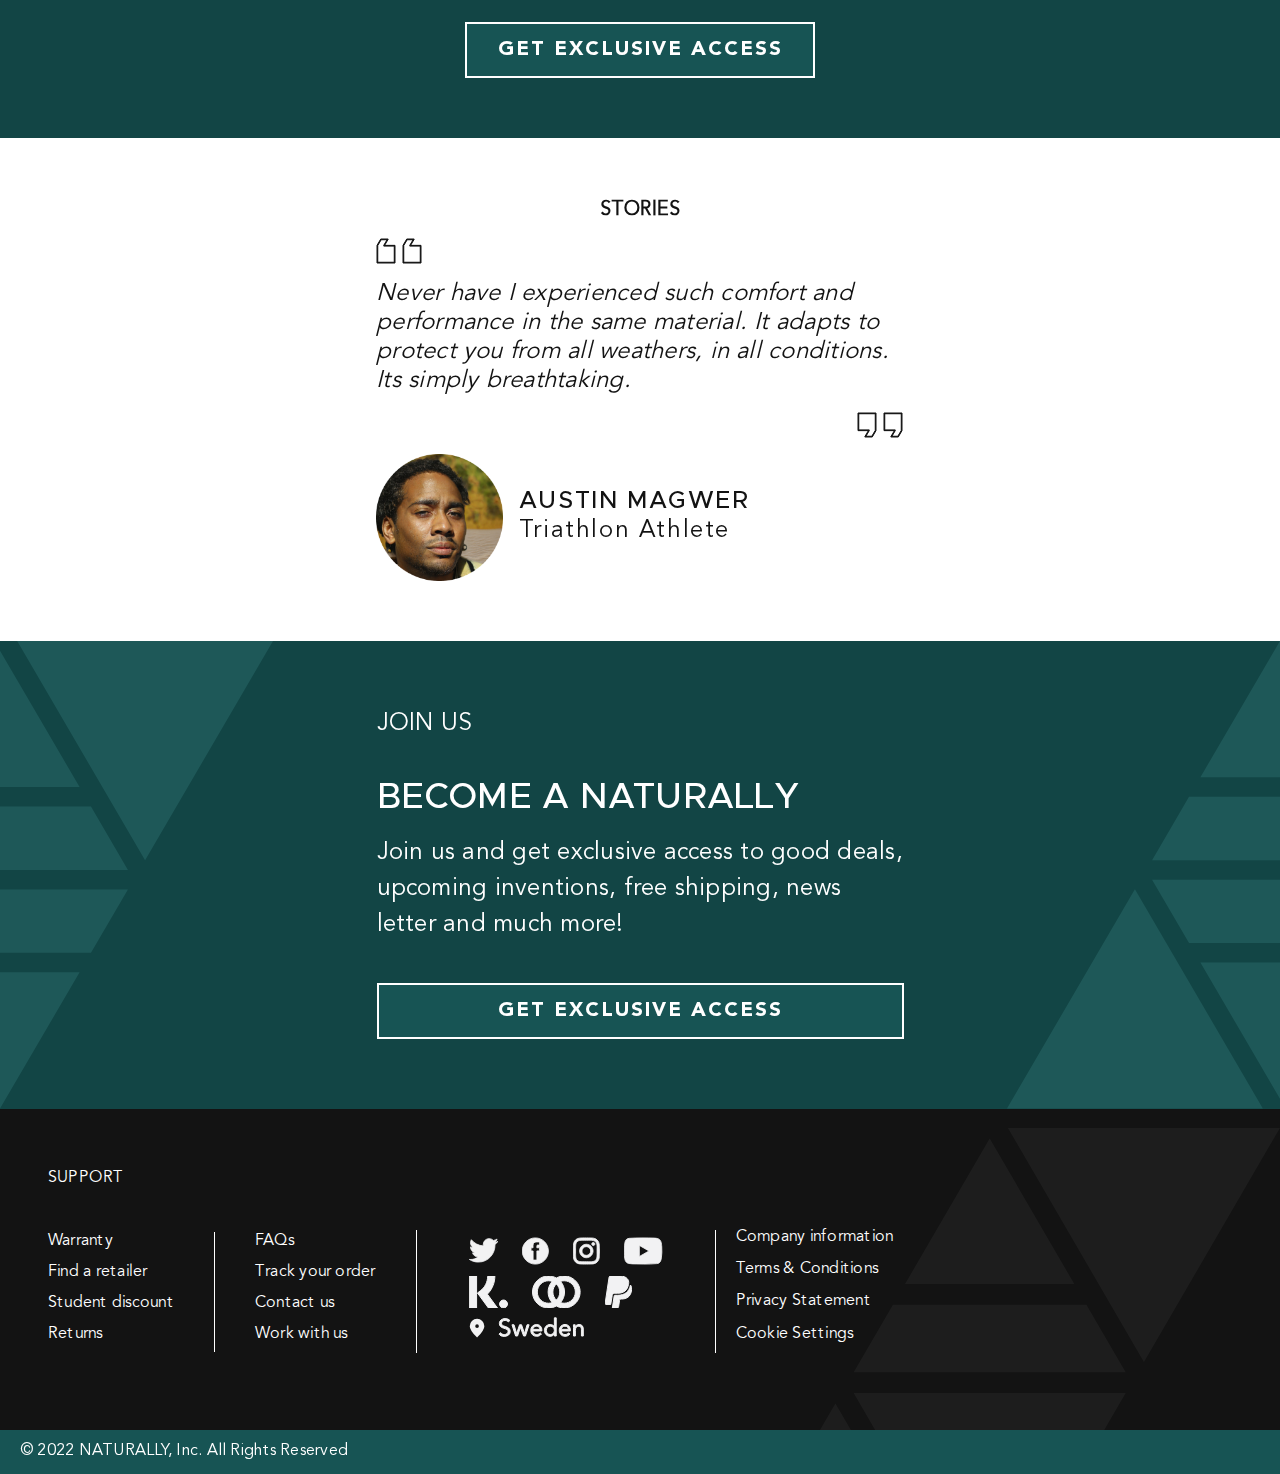
==== commit 0a4fdfbe: "showcase responsive video" ====
--- a/index.html
+++ b/index.html
@@ -7,11 +7,11 @@
     <meta name="description" content="The offical website for Naturally">
     <title>Naturally</title>
     <link rel="shortcut icon" type="image/svg" href="images/navbar/logo.svg"/>
-    <link rel="stylesheet" href="menus.css">
-    <link rel="stylesheet" href="style.css">
-    <link rel="stylesheet" href="footer.css">
-    <link rel="stylesheet" href="settings.css">
-    <link rel="stylesheet" href="responsive.css">
+    <link rel="stylesheet" href="css/menus.css">
+    <link rel="stylesheet" href="css/style.css">
+    <link rel="stylesheet" href="css/footer.css">
+    <link rel="stylesheet" href="css/settings.css">
+    <link rel="stylesheet" href="css/responsive.css">
 </head>
 <body>
     <!-- HEADER -->
@@ -103,9 +103,7 @@
 
         <!-- SHOWCASE SECTION -->
         <section class="showcaseSection">
-                <video muted autoplay loop>
-                    <source src="images/Walking-square.MP4.mp4">
-                </video>
+                <video class = "showcaseVideo" src="images/showcase/showcaseMobile.mp4" muted autoplay loop></video>
         </section>
 
         <section class="materialSection">
@@ -248,8 +246,9 @@
         <p>© 2022 NATURALLY, Inc. All Rights Reserved</p>
 
     </section>
-    <script src="collection.js"></script>
-    <script src="script.js"></script>
-    <script src="menu.js"></script>
+    <script src="js/collection.js"></script>
+    <script src="js/script.js"></script>
+    <script src="js/menu.js"></script>
+    <script src="js/showcase.js"></script>
 </body>
 </html>--- a/css/menus.css
+++ b/css/menus.css
@@ -0,0 +1,60 @@
+
+.menuClosed{
+    display: none;
+}
+
+.languageMenu{
+    position: absolute;
+    top:50%;
+    transform: translateY(-80%);
+    z-index: 5;
+    width: 100%;
+    height: 344px;
+    background-color: var(--color-green);
+
+    display: flex;
+    flex-direction: column;
+    align-items: center;
+    font-size: 24px;
+}
+
+.languageMenuHeader{
+    padding-top: 60px;
+}
+
+.languageMenuButtons{
+    width: 100%;
+    padding-left: 20px;
+    padding-right: 20px;
+    padding-top: 40px;
+    padding-bottom: 40px;
+    gap: 40px;
+    display: flex;
+    flex-direction: column;
+    justify-content: center;
+    align-items: center;
+}
+.languageMenu .languageSelect{
+    width: 100%;
+    padding-top: 16px;
+    padding-bottom: 16px;
+    text-align: center;
+    border: 2px solid white;
+    background-color: var(--color-dark-green);
+}
+
+.languageMenu .languageSelect:hover{
+    background-color: var(--color-extra-dark-green);
+    color: var(--color-green-light);
+}
+
+.closeLanguageSelectMenu{
+    position: absolute;
+    right: 15px;
+    top: 15px;
+    stroke: white;
+}
+
+.closeLanguageSelectMenu:hover{
+    stroke: var(--color-green-light);
+}
--- a/css/style.css
+++ b/css/style.css
@@ -0,0 +1,559 @@
+/* header */
+
+header {
+    height: 109px;
+    width: 100%;
+    position: absolute;
+}
+
+a:hover{
+    color: var(--color-green-light);
+    cursor: pointer;
+}
+
+
+.signUpBox {
+    width: 100%;
+    height: 44px;
+    font-size: 16px;
+    display: flex;
+    justify-content: center;
+    align-items: center;
+    background-color: var(--color-dark-green);
+}
+.signUpBox p:hover{
+    color: var(--color-green-light);
+    cursor: pointer;
+}
+
+header nav {
+    height: 80px;
+    display: flex;
+    justify-content: space-between;
+    align-items: center;
+    flex-direction: row;
+    padding-left: 20px;
+    padding-right: 20px;
+    padding-top: 20px;
+    padding-bottom: 20px;
+}
+
+nav:hover{
+    background-color: white;
+    color:black;
+}
+.navbarMenu a:hover{
+    color: var(--color-green-light);
+    cursor: pointer;
+}
+nav:hover svg{
+    fill: black;
+}
+nav .navIcons svg:hover{
+    fill: var(--color-green-light);
+    cursor: pointer;
+}
+nav:hover .languageArrow{
+    fill:none;
+    stroke: black;
+}
+nav svg{
+    fill: white;
+}
+.languageArrow{
+    fill:none;
+    stroke: white;
+}
+
+
+.navbarLeftSide{
+    display: flex;
+    justify-content: center;
+    align-items: center;
+}
+.navbarLeftSide a{
+    padding-right: 48px;
+}
+
+.navbarMenu{
+    display: none;
+}
+
+.logo {
+    height: 34px;
+    width: 30px;
+    margin-right: 32px;
+}
+
+.navIcons {
+    display: flex;
+    gap: 16px;
+}
+
+.languageSelection {
+    display: flex;
+    align-items: center;
+    justify-content: center;
+    gap: 8px;
+    cursor: pointer;
+}
+.languageSelection:hover{
+    color: var(--color-green-light);
+}
+.languageSelection:hover svg{
+    stroke: var(--color-green-light);
+}
+
+.magnifyingGlass {
+    width: 16.37px;
+    height: 16.39px;
+}
+
+.bag {
+    width: 16.37px;
+    height: 16.39px;
+}
+
+.hamburgerMenu {
+    width: 20.37px;
+    height: 16.13px;
+}
+
+/* hero */
+
+.heroSection {
+    height: 100vh;
+    width: 100%;
+    display: flex;
+    flex-direction: column;
+    justify-content: space-between;
+    align-items: center;
+}
+
+.heroLogo{
+    margin-top: 240.8px;
+}
+
+.heroImg {
+    object-fit: cover;
+    position: absolute;
+    height: 100%;
+    width: 100%;
+    z-index: -1;
+    filter: brightness(70%);
+}
+
+.scrollArrow {
+    height: 32px;
+    width: 36.95px;
+    position: absolute;
+    bottom: 48px;
+    fill: white;
+}
+
+.scrollArrow:hover{
+    fill: var(--color-green-light);
+}
+
+.arrow{
+    cursor: pointer;
+    z-index: 5;
+}
+
+.invisible {
+    opacity: 0;
+}
+
+/* element cards */
+
+.cardNavigation{
+    width: 100%;
+    display: flex;
+    justify-content: center;
+    align-items: center;
+    gap: 8px;
+    margin-top: 48px;
+}
+
+.navigationLine{
+    height: 2px; 
+    width: 48px;
+    background-color: #D9D9D9;
+}
+
+.navLineSelected{
+    background-color: #131313;
+}
+
+.arrowContainer {
+    position: absolute;
+    display: flex;
+    justify-content: space-between;
+    width: 100%;
+    padding-left: 20px;
+    padding-right: 20px;
+    top: 125vh;
+}
+
+.elementText {
+    width: 100%;
+    display: flex;
+    flex-direction: column;
+    align-items: center;
+}
+
+.elementText h4 {
+    margin-bottom: 12px;
+    width: 100%;
+    text-align: center;
+}
+.elementText p{
+    width: 80%;
+    text-align: center;
+}
+
+.elementCardsSection{
+    height: 465px;
+    width: 100%;
+    display: flex;
+    justify-content: flex-start;
+    overflow-x: hidden;
+    gap: 40px;
+    flex-direction: column;
+    align-items: center;
+}
+
+.elementSwipeCheck{
+    height: 50vh;
+    width: 100vw;
+    position: absolute;
+    top: 100vh;
+    z-index: 3;
+}
+
+.scrollContainer {
+    height: 100%;
+    width: 100vw;
+    display: flex;
+    flex-direction: row;
+    justify-content: flex-start;
+    align-items: center;
+    transition: 2s;
+    overflow-x: hidden;
+}
+
+.elementScroll{
+    display: flex;
+    justify-content: center;
+    transition: 2s;
+}
+
+.elementCard{
+    width: 100vw;
+    height: 100%;
+    display: flex;
+    flex-direction: column;
+    justify-content: flex-start;
+    gap: 56px;
+    align-items: center;
+}
+
+.heroJumpSection{
+    height: 100vh;
+    overflow-x: hidden;
+    position: absolute;
+    left: 50%;
+    transform: translateX(-50%);
+    top: 100vh;
+}
+
+/* showcase section */
+
+.showcaseSection {
+    width: 100%;
+    display: flex;
+    justify-content: center;
+
+}
+
+.showcaseSection video{
+    width: 100vw;
+    height: auto;
+}
+
+/* material section */
+
+.materialSection {
+    height: auto;
+    width: 100%;
+    padding: 60px 20px 60px 20px;
+    gap: 40px;
+    background-color: var(--color-black);
+    display: flex;
+    align-items: center;
+    flex-direction: column;
+}
+
+.materialSection{
+    padding-top: 60px;
+    text-align: center;
+}
+
+.materialSection :nth-child(2){
+    font-size: 36px;
+}
+
+.materialSection :nth-child(4){
+    padding-top: 40px;
+    font-size: 24px;
+}
+
+.materialsContainer {
+    display: flex;
+    width: 100%;
+    flex-direction: column;
+    justify-content: space-around;
+    align-items: center;
+}
+
+.materialsContainer img {
+    height: 180px;
+    width: 224.82px;
+}
+/* collection section */
+
+.collectionSection {
+    height: auto;
+    width: 100%;
+    background-color: var(--color-green);
+    display: flex;
+    flex-direction: column;
+    justify-content: center;
+    align-items: center;
+    gap: 40px;
+    padding-top: 40px;
+    padding-bottom: 40px;
+}
+
+.collectionCards {
+    display: flex;
+    flex-wrap: wrap;
+    justify-content: center;
+    flex-direction: column;
+    gap: 12px;
+}
+
+.collectionCard {
+    display: flex;
+    justify-content: center;
+    align-items: center;
+    flex-direction: column;
+    padding-left: 20px;
+    padding-right: 20px;
+    max-width: 350px;
+}
+
+.collectionCardMediaContainer {
+    position: relative;
+}
+
+.collectionText {
+    display: flex;
+    flex-direction: column;
+    gap: 12px;
+}
+
+.jacket :hover{
+    content: url("images/collection/jacket-yellow.gif");
+}
+
+.itemDescription {
+    font-size: 16px;
+}
+
+.collectionCard:hover{
+    cursor: pointer;
+}
+.collectionCard:hover .itemDescription{
+    color: var(--color-green-light);
+}
+.itemPrice {
+    font-size: 16px;
+}
+
+.collectionSection p {
+    text-align: center;
+}
+
+.collectionHeader {
+    font-family: "AvenirBold";
+    font-size: 32px;
+    letter-spacing: 3.2px;
+}
+
+.collectionCardText {
+    display: flex;
+    justify-content: space-between;
+    width: 100%;
+    margin-top: 10px;
+    margin-bottom: 10px;
+}
+
+.collectionSection button {
+    max-width: 350px;
+    padding-left: 20px;
+    padding-right: 20px; 
+}
+
+.collectionMedia {
+    width: 100%;
+    height: 100%;
+}
+
+.viewColorOrange {
+    position: absolute;
+    height: 20px;
+    width: 20px;
+    background-color: var(--color-orange);
+    bottom: 16px;
+    right: 52px;
+}
+
+.viewColorGreen {
+    position: absolute;
+    height: 20px;
+    width: 20px;
+    background-color: var(--color-green);
+    bottom: 16px;
+    right: 16px;
+}
+
+.selectedButton {
+    border: solid 2px var(--color-coal);
+}
+
+/* quote section */
+
+.quoteSection {
+    color: var(--color-coal);
+    display: flex;
+    justify-content: center;
+    align-items: center;
+    width: 100%;
+}
+
+.quoteSection p i{
+    line-height: 24px;
+}
+
+.quoteArticle {
+    display: flex;
+    justify-content: center;
+    align-items: center;
+    flex-direction: column;
+    width: 350px;
+    gap: 16px;
+    padding-top: 40px;
+    padding-bottom: 40px;
+}
+
+
+.startQuote{
+    align-self: flex-start;
+}
+.endQuote{
+    align-self: flex-end;
+}
+
+.quotePersonInfo {
+    display: flex;
+    flex-direction: row;
+    justify-content: center;
+    align-items: center;
+    gap: 16px;
+    letter-spacing: 1.6px;
+}
+
+.quotePersonInfo img {
+    height: 84px;
+    width: 84px;
+}
+
+.quotePersonInfoText {
+    height: 100%;
+    display: flex;
+    flex-direction: column;
+    justify-content: center;
+    gap: 4px;
+}
+
+.quotePersonInfoText :nth-child(1) {
+    font-family: "AvenirMedium";
+}
+
+/* join us section */
+
+.joinUsSection {
+    width: 100%;
+    height: 340px;
+    background-color: var(--color-green);
+    display: flex;
+    flex-direction: row;
+    align-items: center;
+    justify-content: center;
+}
+.joinUsSection img{
+    display: none;
+}
+
+.joinUsArticle {
+    height: 100%;
+    display: flex;
+    flex-direction: column;
+    justify-content: center;
+    align-items: center;
+    gap:40px;
+}
+
+.joinUsText {
+    max-width: 348px;
+    display: flex;
+    justify-content: center;
+    align-items: center;
+    flex-direction: column;
+    gap: 20px;
+}
+
+.joinUsHeadline {
+    font-size: 24px;
+}
+.joinUsText :nth-child(1){
+    font-family: "AvenirMedium";
+}
+.joinUsText :nth-child(2) {
+    text-align: center;
+    line-height: 24px;
+}
+
+.joinUsButton {
+    width: 100%;
+    background-color: var(--color-dark-green);
+    color: var(--color-snow);
+    height: 56px;
+    border: 2px solid var(--color-snow);
+    font-size: 20px;
+    font-family: "AvenirBold";
+    letter-spacing: 2px;
+}
+
+.joinUsButton:hover {
+    color: var(--color-green-light);
+    background-color: var(--color-extra-dark-green);
+}
+
+/* footer */
+
+footer {
+    width: 100%;
+    background-color: var(--color-coal);
+}--- a/css/footer.css
+++ b/css/footer.css
@@ -0,0 +1,112 @@
+
+footer{
+    display: flex;
+    flex-direction: column;
+    position: relative;
+}
+
+.footerHeader{
+    width: 100%;
+    padding-top: 44px;
+    padding-bottom: 40px;
+    font-size: 24px;
+}
+.footerHeader p{
+    padding-left: 20px;
+}
+
+.footerButtons{
+    display: flex;
+    flex-direction: row;
+    justify-content: flex-start;
+}
+.footerButtons div{
+    padding-left: 20px;
+}
+.rightSide{
+    margin-left: 20px;
+}
+.footerButtons div p{
+    padding-bottom: 12px;
+}
+
+footer a{
+    padding-bottom: 12px;
+    font-size: 16px;
+    display: block;
+}
+
+.images{
+    padding-top: 40px;
+    padding-bottom: 40px;
+    display: grid;
+    grid-template-rows: repeat(3, 1fr);
+    grid-template-columns: 1fr;
+    padding-left: 20px;
+    padding-right: 20px;
+}
+
+
+.images section{
+    border-top: 1px solid white;
+    display: flex;
+    flex-direction: row;
+    justify-content: flex-start;
+    align-items: center;
+    height: 80px;
+    padding-right: 40px;
+}
+
+.images svg{
+    margin-left: 12px;
+    margin-right: 12px;
+}
+.location{
+    border-bottom: 1px solid white;
+}
+
+.footerInformation{
+    padding-left: 20px;
+    margin-bottom: 40px;
+    height: 128px;
+    display: flex;
+    flex-direction: column;
+    justify-content: space-between;
+    align-items: flex-start;
+}
+
+
+.copyright{
+    position: static;
+    bottom: 0px;
+    height: 44px;
+    width: 100%;
+    background-color: var(--color-dark-green);
+    display: flex;
+    justify-content: flex-start;
+    align-items: center;
+}
+
+.copyright p{
+    padding-left: 20px;
+}
+
+.footerLogo{
+    position: absolute;
+    right: 0;
+    bottom: 0;
+    height: 94%;
+    opacity: 5%;
+    display: none;
+}
+
+
+.images svg{
+    fill: var(--color-dust);
+    stroke: var(--color-dust);
+}
+.images svg:hover{
+    fill: var(--color-green-light);
+    stroke: var(--color-green-light);
+    cursor: pointer;
+}--- a/css/settings.css
+++ b/css/settings.css
@@ -0,0 +1,87 @@
+* {
+    box-sizing: border-box;
+    margin: 0;
+}
+
+:root {
+    --color-snow: #FFFFFF;
+    --color-coal: #131313;
+    --color-black: black;
+    --color-dust: #F2F2F3;
+    --color-fog: #F2F2F3;
+    --color-stone: #D9D9D9;
+    --color-green-light: #B1D0B7;
+    --color-dark-green: #175454;
+    --color-extra-dark-green: #13131333;
+    --color-green: #124545;
+    --color-orange: #F79E1B;
+}
+
+@font-face {
+    font-family: "AvenirRegular";
+    src: url(../fonts/AvenirLTStd-Book.ttf);
+}
+
+@font-face {
+    font-family: "AvenirMedium";
+    src: url(../fonts/AvenirLTSd-Medium.ttf);
+}
+
+@font-face {
+    font-family: "AvenirBold";
+    src: url(../fonts/AvenirLTStd-Black.ttf);
+}
+
+body {
+    font-size: 16px;
+    width: 100%;
+    height: 100%;
+    margin: 0px;
+    color: var(--color-snow);
+    font-family: "AvenirRegular";
+    letter-spacing: 0.01em;
+}
+
+h1 {
+    font-size: 20px;
+    font-family: "AvenirRegular";
+    letter-spacing: 2px;
+}
+
+h2 {
+    font-size: 32px;
+    font-family: "AvenirBold";
+    letter-spacing: 3.2px;
+}
+
+h3 {
+    font-size: 20px;
+    font-family: "AvenirRegular";
+}
+
+h4 {
+    font-size: 24px;
+    font-family: "AvenirRegular";
+}
+
+h6 {
+    font-size: 16px;
+    font-family: "AvenirBold";
+}
+
+html {
+    scroll-behavior: smooth;
+  }
+
+.elementCardsSection{
+    color: black;
+    background-color: #F2F2F3;
+}
+
+.hidden{
+    display: none;
+}
+
+button{
+    cursor: pointer;
+}--- a/css/responsive.css
+++ b/css/responsive.css
@@ -0,0 +1,244 @@
+@media screen and (min-width: 1024px) {
+
+    body {
+        font-size: 24px;
+    }
+
+    /* header */
+    .languageSelection p {
+        font-size: 16px;
+    }
+
+    .hamburgerMenu {
+        display: none;
+    }
+
+    /* hero section */
+    .heroImg{
+        content: url("images/hero/heroDesktop.png");
+    }
+
+    .heroLogo {
+        align-self: flex-start;
+        margin-top: 236px;
+        margin-left: 48px;
+        height: 221.85px;
+        width: 480px;
+    }
+
+    .scrollArrow {
+        height: 42px;
+        width: 48.5px;
+    }
+
+    /* element cards section */
+    .elementCard{
+        width: auto;
+        height: 100%;
+        display: flex;
+        flex-direction: column;
+        justify-content: flex-start;
+        gap: 56px;
+        align-items: center;
+    }
+    .elementText p {
+        width: 80%;
+        font-size: 16px;
+    }
+    .elementCard h3{
+        display: none;
+    }
+    .elementCard h4
+    {
+        width: 100%;
+    }
+    .elementCard img{
+        width: 128px;
+        height: 111px;
+    }
+    .elementText{
+        width: 100%;
+        display: flex;
+        flex-direction: column;
+        align-items: center;
+    }
+    
+    /* showcase section */
+    .showcaseSection video{
+        content: url("images/walking-desktop.mp4");
+    }
+    .showcaseArticle {
+        flex-direction: row;
+        align-items: center;
+    }
+    .showcaseText {
+        align-self: flex-end;
+        order: -1;
+        text-align:start;
+        width: 436px;
+        gap: 40px;
+    }
+
+    /* material section */
+    .materialSection {
+        height: 596px;
+    }
+    
+    .materialsContainer {
+        flex-direction: row;
+    }
+
+    /* quote section */
+
+    .quoteArticle {
+        font-size: 24px;
+        width: 527.88px;
+        padding-top: 60px;
+        padding-bottom: 60px;
+    }
+
+    .quotePersonInfo img {
+        height: 126.69px;
+        width: 126.69px;
+    }
+    
+    /* collection section */
+    .collectionSection {
+        height: auto;
+        padding-top: 60px;
+        padding-bottom: 60px;
+    }
+
+    .collectionCards {
+        flex-direction: row;
+        gap:40px;
+        width: 772px;
+    }
+
+    .collectionHeader {
+        font-size: 64px;
+    }
+
+    .collectionText{
+        gap: 40px;
+    }
+
+    /* join us section */
+    .joinUsSection {
+        height: 468px;
+        justify-content: space-between;
+    }
+    .joinUsSection img{
+        display: block;
+        opacity: 30%;
+        mix-blend-mode: soft-light;
+    }
+    .joinUsArticle {
+        width: 527px;
+        align-items: flex-start;
+    }
+
+    .joinUsText {
+        max-width: 527px;
+        align-items: flex-start;
+    }
+
+    .joinUsText :nth-child(1) {
+        font-size: 36px;
+    }
+
+    .joinUsText :nth-child(2) {
+        text-align: start;
+        line-height: 36px;
+    }
+
+    /* quote section */
+    .quotePersonInfo {
+        align-self:flex-start;
+    }
+    .cardNavigation{
+        display: none;
+    }
+    .arrowContainer{
+        display: none;
+    }
+    .elementScroll{
+        margin-left: 0px;
+    }
+
+    /* footer */
+    footer{
+        flex-direction: column;
+        align-items: flex-start;
+        padding-left: 28px;
+    }
+    .footerHeader{
+        font-size: 40px;
+        padding-bottom: 0;
+        padding-top: 60px;
+    }
+    
+    .mainFooter{
+        z-index: 3;
+        display: flex;
+        flex-direction: row;
+        justify-content: center;
+        align-items: center;
+        padding-bottom: 74px;
+        padding-top: 40px;
+    }
+    .footerButtons{
+        height: 120px;
+    }
+    .images{
+        padding: 0;
+    }
+    .images section{
+        width: 300px;
+        padding-left: 40px;
+        height: auto;
+        border: none;
+        border-left: 1px solid white;
+        border-right: 1px solid white;
+    }
+    footer p{
+        font-size: 16px;
+    }
+    .leftSide{
+        border-right: 1px solid white;
+        padding-right: 40px;
+    }
+    .rightSide{
+        padding-right: 40px;
+    }
+
+    .footerInformation{
+        margin-bottom: 0px;
+    }
+    .copyright p{
+        font-size: 16px;
+    }
+    .footerLogo
+    {
+        display:inline-block;
+    }
+
+    .languageMenu{
+        width: 602px;
+        left: 50%;
+        transform: translate(-50%, -50%);
+    }
+
+    .languageMenuButtons{
+        padding-left: 60px;
+        padding-right: 60px;
+    }
+    .navbarMenu{
+        display: block;
+    }
+
+    .logo{
+        width: 48px;
+        height: 42px;
+    }
+}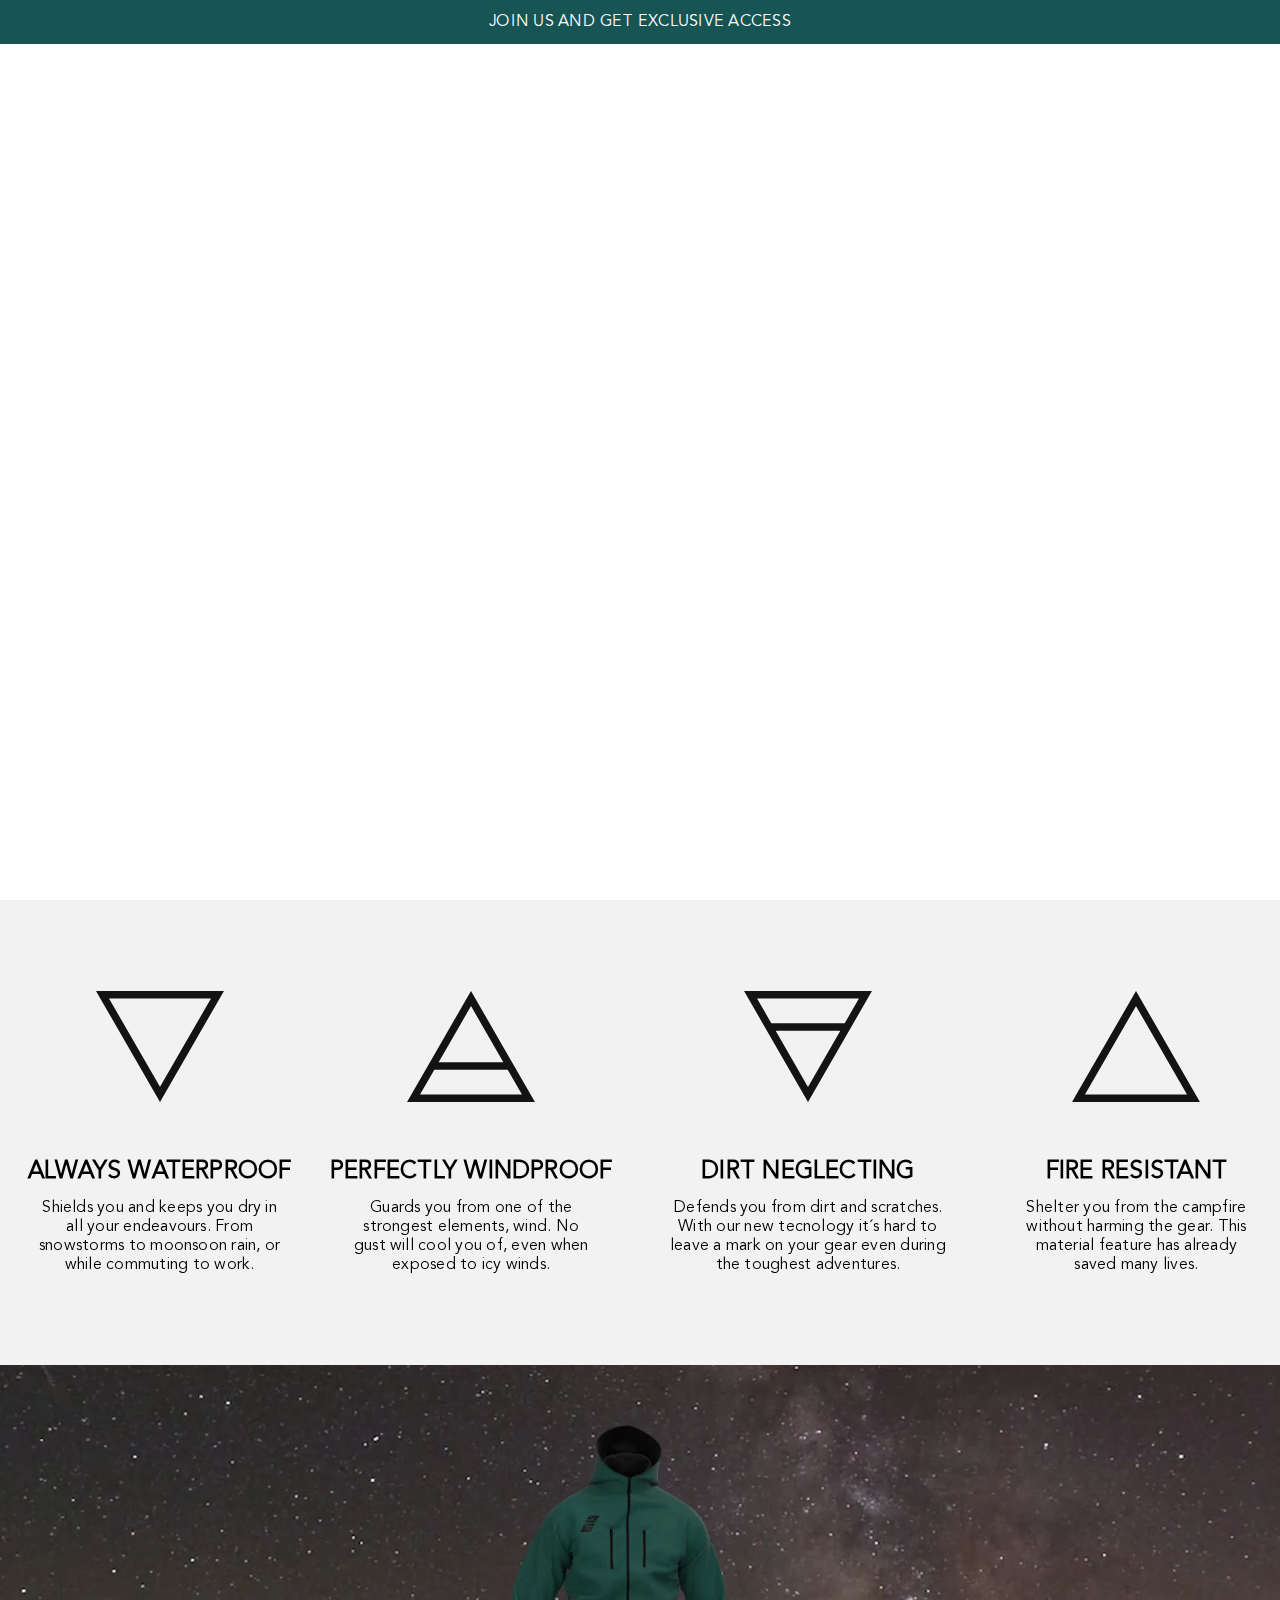
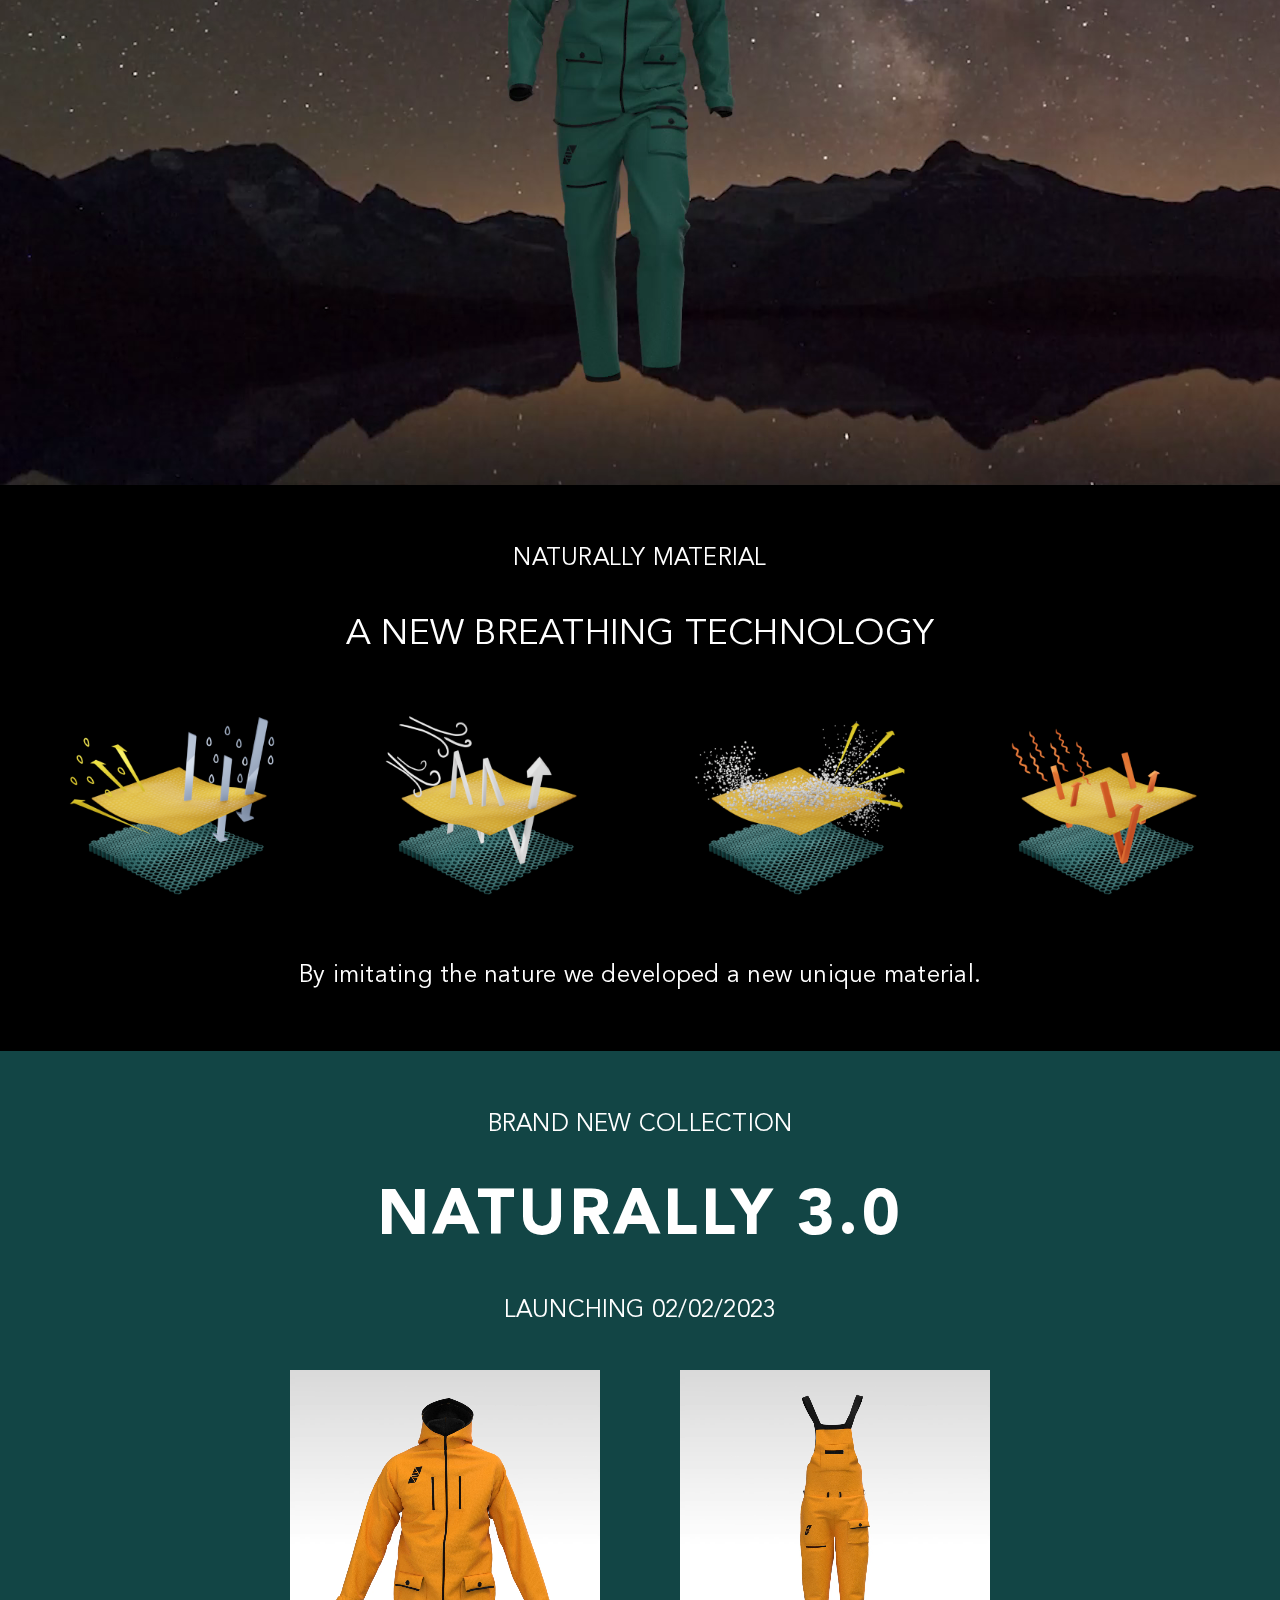
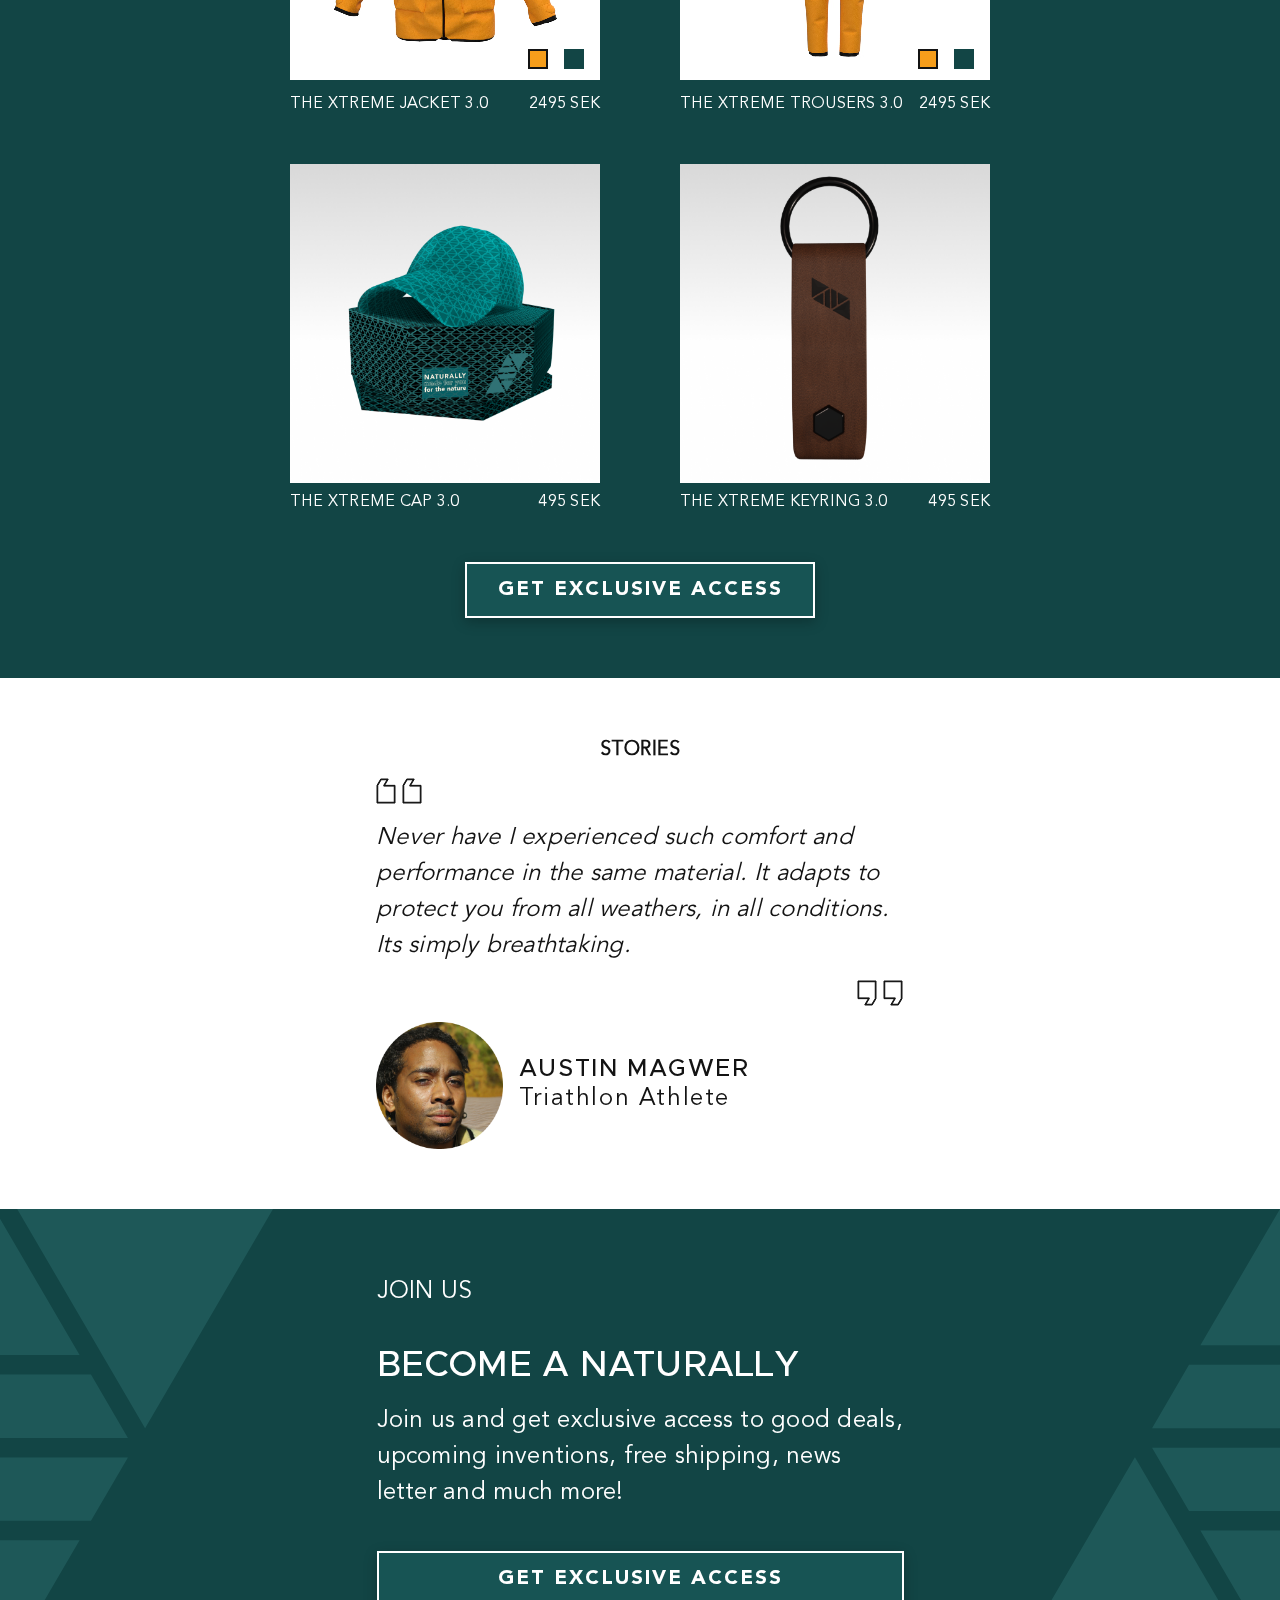
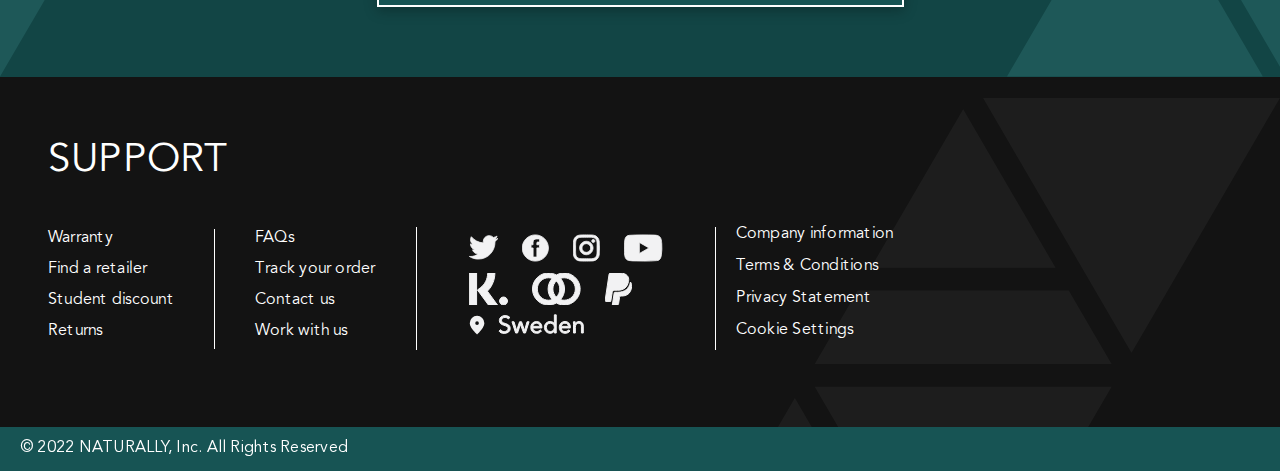
==== commit 27543107: "changed mp4 to webm showcase" ====
--- a/index.html
+++ b/index.html
@@ -16,57 +16,58 @@
 <body>
     <!-- HEADER -->
     <header>
-        <section class="signUpBox">
+        <section aria-label="button to join naturally" class="signUpBox">
             <p>JOIN US AND GET EXCLUSIVE ACCESS</p>
         </section>
 
         <!-- NAVBAR -->
-        <nav>
+        <nav aria-label="navigationbar with menu buttons">
             <section class = "navbarLeftSide">
                 
-                <svg class = "logo" width="335" height="296" viewBox="0 0 335 296" fill="none" xmlns="http://www.w3.org/2000/svg">
+                <svg aria-label="company logo" class = "logo" width="335" height="296" viewBox="0 0 335 296" fill="none" xmlns="http://www.w3.org/2000/svg">
                     <path fill-rule="evenodd" clip-rule="evenodd" d="M118.566 205.233L167.357 289.74L216.147 205.233L223.118 193.16L245.77 153.925H88.9436L111.596 193.16L118.566 205.233ZM118.566 205.233H216.147L223.118 193.16H111.596L118.566 205.233Z"/>
                     <path fill-rule="evenodd" clip-rule="evenodd" d="M118.566 90.5439L167.357 6.03626L216.147 90.5439L223.118 102.616L245.77 141.852H88.9436L111.596 102.616L118.566 90.5439ZM118.566 90.5439H216.147L223.118 102.616H111.596L118.566 90.5439Z"/>
                     <path d="M78.4133 159.958L156.827 295.774H0L78.4133 159.958Z"/>
                     <path d="M256.299 135.816L334.712 0H177.885L256.299 135.816Z"/>
                     </svg>
                     
-                <div class = "navbarMenu">
+                <div aria-label="menu items" class = "navbarMenu">
                     <a>NEWS</a>
                     <a>NATURALLY</a>
                     <a>COLLECTION</a>
                     <a>STORE</a>
                 </div>
             </section>
-            <div class="navIcons">
+            <div aria-label="navigation icons" class="navIcons">
                 <div class="languageSelection">
                     <p>EN</p>
                     <svg class = "languageArrow" width="15" height="7" viewBox="0 0 15 7" fill="none" xmlns="http://www.w3.org/2000/svg">
                         <path d="M13 1.5L7.5 5.5L2 1.5" stroke-width="2" stroke-linecap="square"/>
-                        </svg>
-                        
-                </div>
-                <svg class = "magnifyingGlass" width="20" height="21" viewBox="0 0 20 21" fill="none" xmlns="http://www.w3.org/2000/svg">
+                    </svg> 
+                </div>
+                <svg aria-label="search function" class = "magnifyingGlass" width="20" height="21" viewBox="0 0 20 21" fill="none" xmlns="http://www.w3.org/2000/svg">
                     <path fill-rule="evenodd" clip-rule="evenodd" d="M16.5935 8.78962C16.5935 10.7105 15.9396 12.4788 14.8421 13.8844L20 19.0379L18.5366 20.5L13.3765 15.3443C11.9729 16.4319 10.2105 17.0792 8.29675 17.0792C3.71458 17.0792 0 13.3678 0 8.78962C0 4.21139 3.71458 0.5 8.29675 0.5C12.8789 0.5 16.5935 4.21139 16.5935 8.78962ZM8.29675 15.0068C11.7334 15.0068 14.5193 12.2233 14.5193 8.78962C14.5193 5.35595 11.7334 2.5724 8.29675 2.5724C4.86012 2.5724 2.07419 5.35595 2.07419 8.78962C2.07419 12.2233 4.86012 15.0068 8.29675 15.0068Z"/>
-                    </svg>
+                </svg>
                     
-                <svg class = "bag" width="22" height="23" viewBox="0 0 22 23" fill="none" xmlns="http://www.w3.org/2000/svg">
+                <svg aria-label="shopping cart" class = "bag" width="22" height="23" viewBox="0 0 22 23" fill="none" xmlns="http://www.w3.org/2000/svg">
                     <path d="M4.28571 9.27778V10.2778H6.28571V9.27778H4.28571ZM15.7143 9.27778V10.2778H17.7143V9.27778H15.7143ZM20 7.94444V19.5H22V7.94444H20ZM19 20.5H3V22.5H19V20.5ZM2 19.5V7.94445H0V19.5H2ZM9.57143 2.5H12.4286V0.5H9.57143V2.5ZM12.4286 2.5C14.4917 2.5 15.7143 3.76399 15.7143 4.83333H17.7143C17.7143 2.22078 15.0993 0.5 12.4286 0.5V2.5ZM6.28571 4.83333C6.28571 3.76399 7.50834 2.5 9.57143 2.5V0.5C6.90065 0.5 4.28571 2.22078 4.28571 4.83333H6.28571ZM3 6.94444H5.28571V4.94444H3V6.94444ZM6.28571 5.94444V4.83333H4.28571V5.94444H6.28571ZM15.7143 4.83333V5.94444H17.7143V4.83333H15.7143ZM16.7143 6.94444H19V4.94444H16.7143V6.94444ZM16.7143 4.94444H5.28571V6.94444H16.7143V4.94444ZM15.7143 5.94444V9.27778H17.7143V5.94444H15.7143ZM6.28571 9.27778V5.94444H4.28571V9.27778H6.28571ZM3 20.5C2.44772 20.5 2 20.0523 2 19.5H0C0 21.1569 1.34315 22.5 3 22.5V20.5ZM20 19.5C20 20.0523 19.5523 20.5 19 20.5V22.5C20.6569 22.5 22 21.1569 22 19.5H20ZM22 7.94444C22 6.28759 20.6569 4.94444 19 4.94444V6.94444C19.5523 6.94444 20 7.39216 20 7.94444H22ZM2 7.94445C2 7.39216 2.44772 6.94444 3 6.94444V4.94444C1.34314 4.94444 0 6.28759 0 7.94445H2Z"/>
-                    </svg>
-                    
-                <img class="hamburgerMenu" src="images/navbar/hamburgerMenu.svg" alt="A icon of a hamburger menu.">
+                </svg>
+
+                <svg aria-label="menu" class = "hamburgerMenu" width="20" height="17" viewBox="0 0 20 17" fill="none" xmlns="http://www.w3.org/2000/svg">
+                    <path d="M3.85288e-05 0.300049H20V1.90005H0L3.85288e-05 0.300049Z"/>
+                    <path d="M9.96205e-06 7.50005H20V9.10005H0L9.96205e-06 7.50005Z"/>
+                    <rect y="15.1001" width="20" height="1.6"/>
+                </svg>    
             </div>
         </nav>
     </header>
-
 
     <div class="languageMenu hidden">
         <svg class="closeLanguageSelectMenu" width="25" height="25" viewBox="0 0 29 29" fill="none" xmlns="http://www.w3.org/2000/svg">
             <path d="M27 2.0002L2 27M27 27L2.0002 2" stroke-width="3"/>
-            </svg>
-            
+        </svg>
         <p class="languageMenuHeader">CHOOSE YOUR LANGUAGE</p>
-        <section class="languageMenuButtons">
+        <section aria-label="menu items" class="languageMenuButtons">
             <section class="languageSelect">
                 <p>SVENSKA</p>
             </section>
@@ -78,7 +79,7 @@
 
     <main>
         <!-- HERO SECTION -->
-        <section class="heroSection">
+        <section aria-label="hero section" class="heroSection">
             <img class="heroLogo" src="images/hero/naturally-header-logo.svg" alt="Naturally hero logo.">
             <svg class = "scrollArrow arrow" width="37" height="32" viewBox="0 0 37 32" fill="none" xmlns="http://www.w3.org/2000/svg">
                 <path d="M0 5.82783e-07L36.9504 0L18.4752 32L0 5.82783e-07Z"/>
@@ -89,11 +90,11 @@
         <div class="heroJumpSection" id ="heroJumpSection"></div>
 
         <!-- CARD SLIDE -->
-        <section class="elementCardsSection">
+        <section aria-label="slideshow showing different elements" class="elementCardsSection">
             <div class="elementSwipeCheck" id = "elementSwipeCheck"></div>
             <div class="arrowContainer">
-                <img class = "leftArrow arrow" src="images/misc/leftArrow.svg" alt="An icon of an arrow turned to the left." class="leftArrow">
-                <img class = "rightArrow arrow" src="images/misc/rightArrow.svg" alt="An icon of an arrow turned to the right." class="rightArrow">
+                <img aria-label="lide left" class = "leftArrow arrow" src="images/misc/leftArrow.svg" alt="An icon of an arrow turned to the left." class="leftArrow">
+                <img aria-label="slide right" class = "rightArrow arrow" src="images/misc/rightArrow.svg" alt="An icon of an arrow turned to the right." class="rightArrow">
             </div>
             <div class="cardNavigation"></div>
             <div class="scrollContainer">
@@ -103,10 +104,10 @@
 
         <!-- SHOWCASE SECTION -->
         <section class="showcaseSection">
-                <video class = "showcaseVideo" src="images/showcase/showcaseMobile.mp4" muted autoplay loop></video>
-        </section>
-
-        <section class="materialSection">
+                <video aria-label="video display of naturally clothes" class = "showcaseVideo" src="images/showcase/showcaseMobile.webm" muted autoplay loop></video>
+        </section>
+
+        <section aria-label="images showing how the naturally material works" class="materialSection">
             <p>NATURALLY MATERIAL</p>
             <p>A NEW BREATHING TECHNOLOGY</p>
             <div class="materialsContainer">
@@ -119,19 +120,19 @@
         </section>
 
         <!-- COLLECTION SECTION -->
-        <section class="collectionSection">
-            <div class="collectionText">
+        <section aria-label="images showing naturally collection" class="collectionSection">
+            <div aria-label="information about collection" class="collectionText">
                 <p>BRAND NEW COLLECTION</p>
                 <p class="collectionHeader">NATURALLY 3.0</p>
                 <p>LAUNCHING 02/02/2023</p>
             </div>
-            <div class="collectionCards">
-            </div>
-                <button class="joinUsButton">GET EXCLUSIVE ACCESS</button>
+            <div aria-label="naturally collection item" class="collectionCards">
+            </div>
+                <button aria-label="button to join naturally" class="joinUsButton">GET EXCLUSIVE ACCESS</button>
         </section>
 
         <!-- QUOTE SECTION -->
-        <section class="quoteSection">
+        <section aria-label="quote from naturally customer" class="quoteSection">
             <article class="quoteArticle">
                 <h5 class="quoteHeadline">STORIES</h5>
                 <img class = "startQuote" src="images/quotes/quoteUp.svg" alt="Quote icon turned up.">
@@ -139,7 +140,7 @@
                 <img class = "endQuote" src="images/quotes/quoteDown.svg" alt="Quote icon turned down.">
                 <div class="quotePersonInfo">
                     <img src="images/quotes/austinMagwer.png" alt="Picture of the athlete Austin Magwer.">
-                    <div class="quotePersonInfoText">
+                    <div aria-label="information about quote person" class="quotePersonInfoText">
                         <p>AUSTIN MAGWER</p>
                         <p>Triathlon Athlete</p>
                     </div>
@@ -148,7 +149,7 @@
         </section>
 
         <!-- JOIN US SECTION -->
-        <section class="joinUsSection">
+        <section aria-label="perks of joining naturally" class="joinUsSection">
             <img src="images/misc/logo-half-left.svg" alt="" style = "height: 100%">
             <article class="joinUsArticle">
                 <p class="joinUsHeadline">JOIN US</p>
@@ -156,7 +157,7 @@
                     <p>BECOME A NATURALLY</p>
                     <p>Join us and get exclusive access to good deals, upcoming inventions, free shipping, news letter and much more!</p>
                 </div>
-                <button class="joinUsButton">GET EXCLUSIVE ACCESS</button>
+                <button aria-invalid="button to join naturally" class="joinUsButton">GET EXCLUSIVE ACCESS</button>
             </article>
             <img src="images/misc/logo-half-right.svg" alt="" style = "height: 100%;">
         </section>
@@ -167,7 +168,7 @@
         <div class="footerHeader">
             <p>SUPPORT</p>
         </div>
-        <section class="mainFooter">
+        <section aria-label="footer links" class="mainFooter">
             <section class="footerButtons">
                 <div class="leftSide">
                     <a>Warranty</a>
@@ -184,7 +185,7 @@
             </section>
     
     
-            <section class="images">
+            <section aria-label="social media links" class="images">
                 <section class="socialMedia">
                     <svg class="twitter" width="36" height="29" viewBox="0 0 36 29" fill="none" xmlns="http://www.w3.org/2000/svg">
                         <path d="M11.3835 28.6428C24.5371 28.6428 31.7304 17.6242 31.7304 8.06924C31.7304 7.75632 31.7241 7.44483 31.7101 7.13463C33.1098 6.11059 34.3177 4.84267 35.2773 3.3903C33.9959 3.96631 32.6171 4.35399 31.1706 4.52878C32.647 3.63362 33.7805 2.21745 34.3153 0.52939C32.9115 1.37141 31.3758 1.96499 29.7743 2.28455C28.4694 0.879047 26.6115 0 24.5544 0C20.6052 0 17.4028 3.23821 17.4028 7.22979C17.4028 7.79728 17.4656 8.34908 17.5883 8.87854C11.6448 8.57615 6.37457 5.69884 2.84744 1.32373C2.21217 2.42722 1.87803 3.68135 1.87914 4.95806C1.87914 7.46674 3.14159 9.68133 5.06147 10.977C3.92584 10.9419 2.81513 10.6318 1.82275 10.0726C1.82169 10.1029 1.82169 10.1325 1.82169 10.165C1.82169 13.6668 4.28664 16.5905 7.5588 17.253C6.94425 17.4223 6.31009 17.5078 5.67314 17.5075C5.21315 17.5075 4.76484 17.4617 4.32915 17.3771C5.23957 20.2502 7.87951 22.3409 11.0095 22.3993C8.56189 24.3391 5.47867 25.4944 2.12766 25.4944C1.55762 25.4949 0.988032 25.4615 0.421875 25.3943C3.58677 27.4454 7.34478 28.6423 11.3839 28.6423"/>
@@ -231,18 +232,18 @@
                 </section>  
             </section>
     
-            <section class="footerInformation">
+            <section aria-label="footer links" class="footerInformation">
                 <a>Company information</a>
                 <a>Terms & Conditions</a>
                 <a>Privacy Statement</a>
                 <a>Cookie Settings</a>
             </section>
         </section>
-        <img class = "footerLogo" src="images/footer/footerLogo.svg" alt="">
+        <img aria-label="naturally logo" class = "footerLogo" src="images/footer/footerLogo.svg" alt="">
     </footer>
         
 
-    <section class="copyright">
+    <section aria-label="copyright information" class="copyright">
         <p>© 2022 NATURALLY, Inc. All Rights Reserved</p>
 
     </section>
--- a/css/menus.css
+++ b/css/menus.css
@@ -6,7 +6,9 @@
 .languageMenu{
     position: absolute;
     top:50%;
-    transform: translateY(-80%);
+    left: 50%;
+    max-width: 602px;
+    transform: translate(-50%, -50%);
     z-index: 5;
     width: 100%;
     height: 344px;
@@ -58,3 +60,7 @@
 .closeLanguageSelectMenu:hover{
     stroke: var(--color-green-light);
 }
+
+.languageSelect{
+    box-shadow: 0px 4px 12px rgba(0, 0, 0, 0.25);
+}--- a/css/style.css
+++ b/css/style.css
@@ -38,32 +38,34 @@
     padding-bottom: 20px;
 }
 
-nav:hover{
-    background-color: white;
-    color:black;
-}
+
 .navbarMenu a:hover{
     color: var(--color-green-light);
     cursor: pointer;
 }
-nav:hover svg{
-    fill: black;
-}
-nav .navIcons svg:hover{
+nav .navIcons svg:not(.languageArrow):hover{
     fill: var(--color-green-light);
     cursor: pointer;
 }
-nav:hover .languageArrow{
-    fill:none;
-    stroke: black;
-}
-nav svg{
+.languageArrow:hover{
+    stroke: var(--color-green-light);
+}
+nav svg:not(.languageArrow){
     fill: white;
 }
 .languageArrow{
-    fill:none;
     stroke: white;
 }
+
+.languageSelection:hover{
+    color: var(--color-green-light);
+}
+.languageSelection:hover svg{
+    stroke: var(--color-green-light);
+}
+
+
+
 
 
 .navbarLeftSide{
@@ -97,12 +99,6 @@
     gap: 8px;
     cursor: pointer;
 }
-.languageSelection:hover{
-    color: var(--color-green-light);
-}
-.languageSelection:hover svg{
-    stroke: var(--color-green-light);
-}
 
 .magnifyingGlass {
     width: 16.37px;
@@ -299,25 +295,27 @@
     text-align: center;
 }
 
+.materialSection p{
+    justify-self: flex-end;
+}
+
 .materialSection :nth-child(2){
     font-size: 36px;
 }
 
-.materialSection :nth-child(4){
-    padding-top: 40px;
-    font-size: 24px;
-}
+
 
 .materialsContainer {
     display: flex;
     width: 100%;
+    height: auto;
     flex-direction: column;
     justify-content: space-around;
     align-items: center;
 }
 
 .materialsContainer img {
-    height: 180px;
+    height: auto;
     width: 224.82px;
 }
 /* collection section */
--- a/css/footer.css
+++ b/css/footer.css
@@ -9,9 +9,9 @@
     width: 100%;
     padding-top: 44px;
     padding-bottom: 40px;
-    font-size: 24px;
 }
 .footerHeader p{
+    font-size: 24px;
     padding-left: 20px;
 }
 
--- a/css/settings.css
+++ b/css/settings.css
@@ -84,4 +84,5 @@
 
 button{
     cursor: pointer;
+    box-shadow: 0px 4px 12px rgba(0, 0, 0, 0.25);
 }--- a/css/responsive.css
+++ b/css/responsive.css
@@ -13,10 +13,23 @@
         display: none;
     }
 
+
+    nav:hover{
+        background-color: white;
+        color:black;
+    }
+
+    nav:hover svg:not(.languageArrow){
+        fill: black;
+    }
+    nav:hover .languageArrow{
+        stroke: black;
+    }
+    .languageSelection:hover svg{
+        stroke: var(--color-green-light);
+    }
+
     /* hero section */
-    .heroImg{
-        content: url("images/hero/heroDesktop.png");
-    }
 
     .heroLogo {
         align-self: flex-start;
@@ -30,6 +43,7 @@
         height: 42px;
         width: 48.5px;
     }
+
 
     /* element cards section */
     .elementCard{
@@ -64,9 +78,6 @@
     }
     
     /* showcase section */
-    .showcaseSection video{
-        content: url("images/walking-desktop.mp4");
-    }
     .showcaseArticle {
         flex-direction: row;
         align-items: center;
@@ -80,9 +91,6 @@
     }
 
     /* material section */
-    .materialSection {
-        height: 596px;
-    }
     
     .materialsContainer {
         flex-direction: row;
@@ -101,6 +109,10 @@
         height: 126.69px;
         width: 126.69px;
     }
+
+    .quoteSection p i{
+        line-height: 36px;
+    }
     
     /* collection section */
     .collectionSection {
@@ -173,9 +185,11 @@
         padding-left: 28px;
     }
     .footerHeader{
-        font-size: 40px;
         padding-bottom: 0;
         padding-top: 60px;
+    }
+    .footerHeader p{
+        font-size: 40px;
     }
     
     .mainFooter{
@@ -224,7 +238,6 @@
     }
 
     .languageMenu{
-        width: 602px;
         left: 50%;
         transform: translate(-50%, -50%);
     }
@@ -235,10 +248,18 @@
     }
     .navbarMenu{
         display: block;
+        font-size: 20px;
     }
 
     .logo{
         width: 48px;
         height: 42px;
     }
+}
+
+
+@media screen and (min-width: 570px) {
+    .heroImg{
+        content: url("../images/hero/heroDesktop.png");
+    }
 }